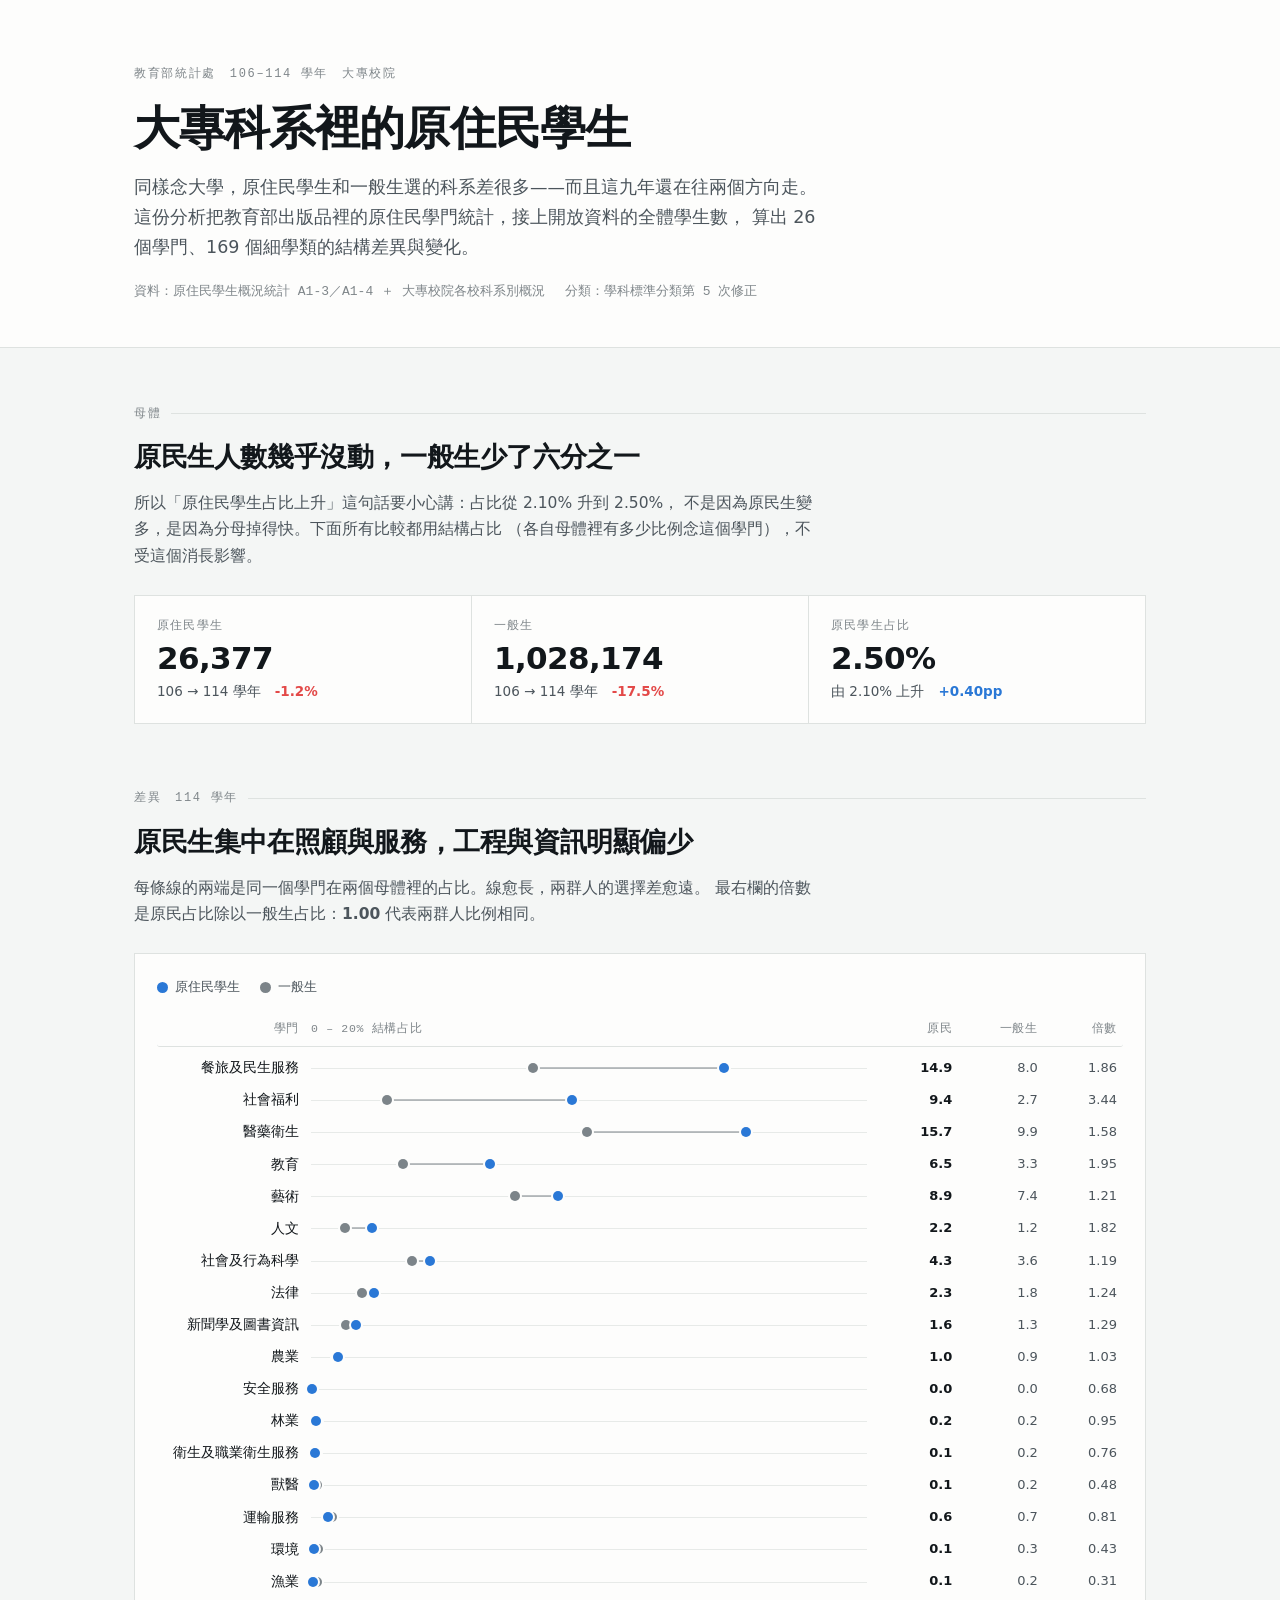
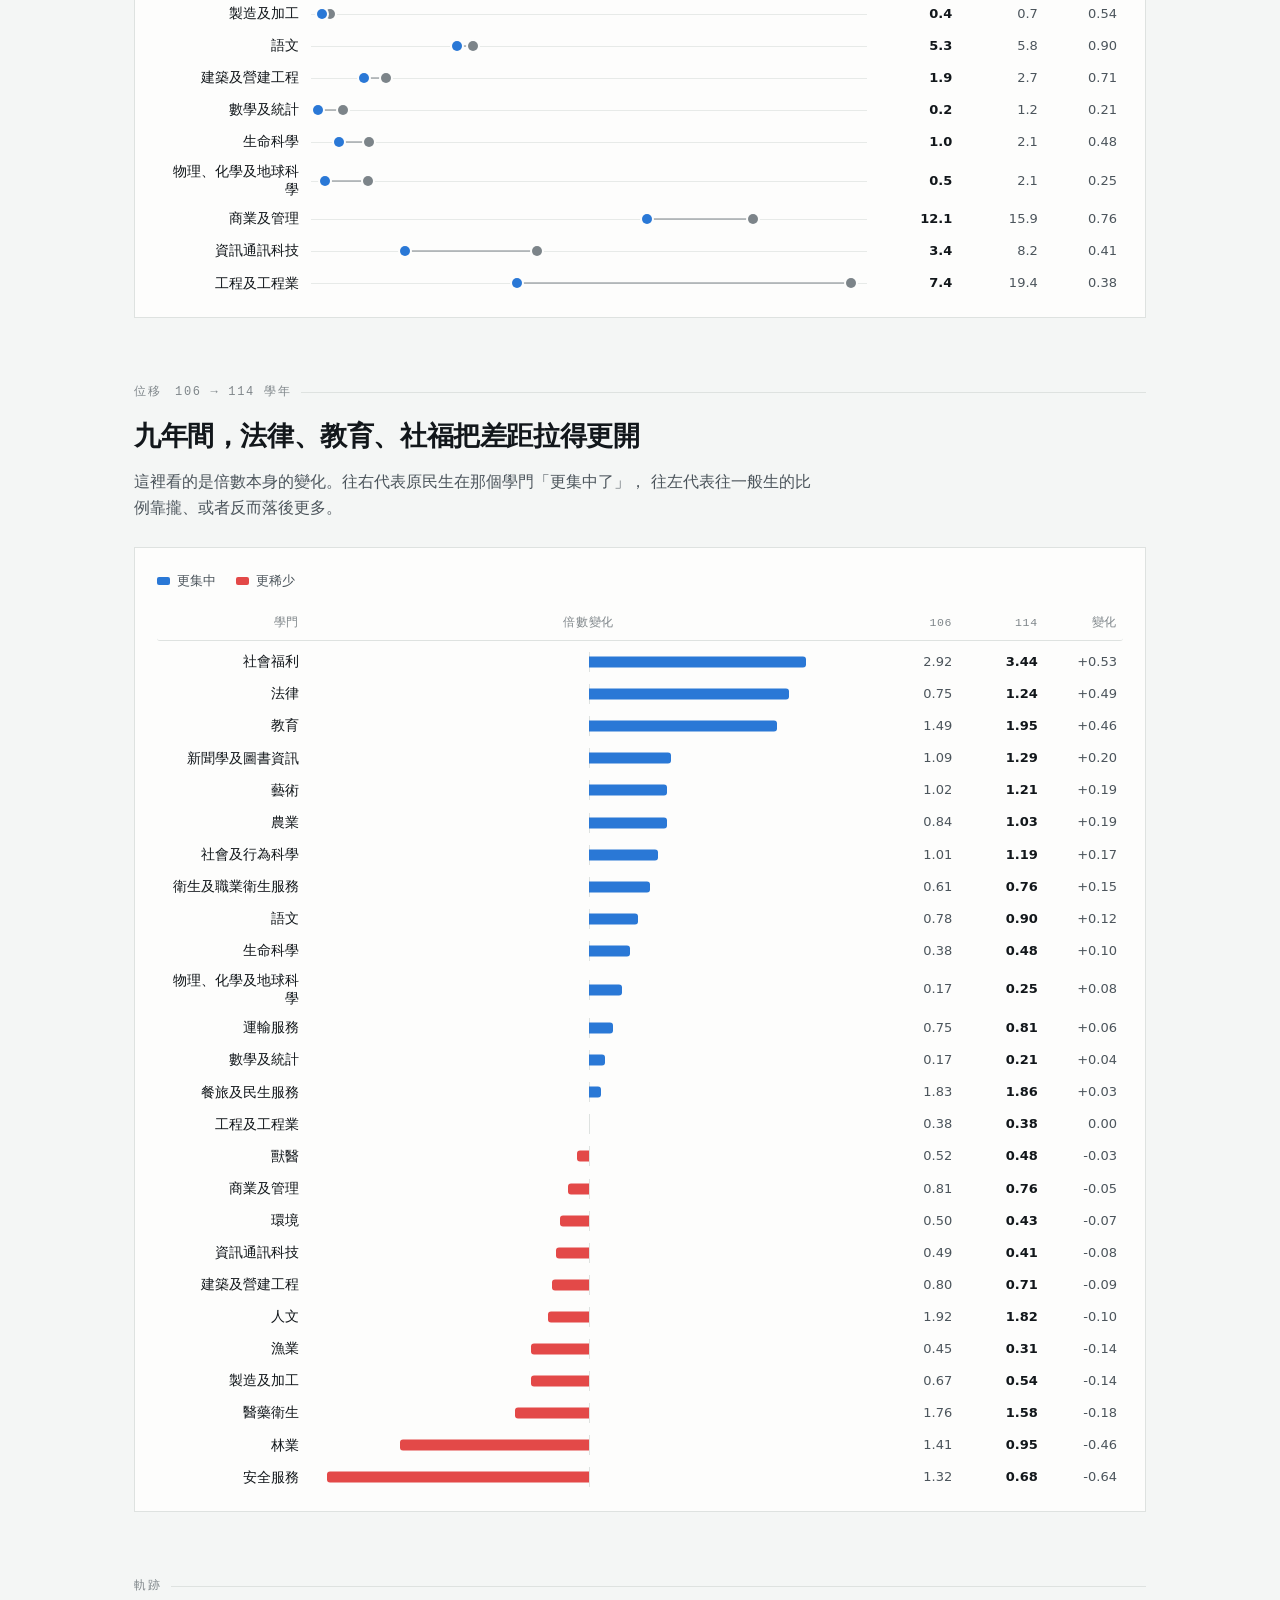
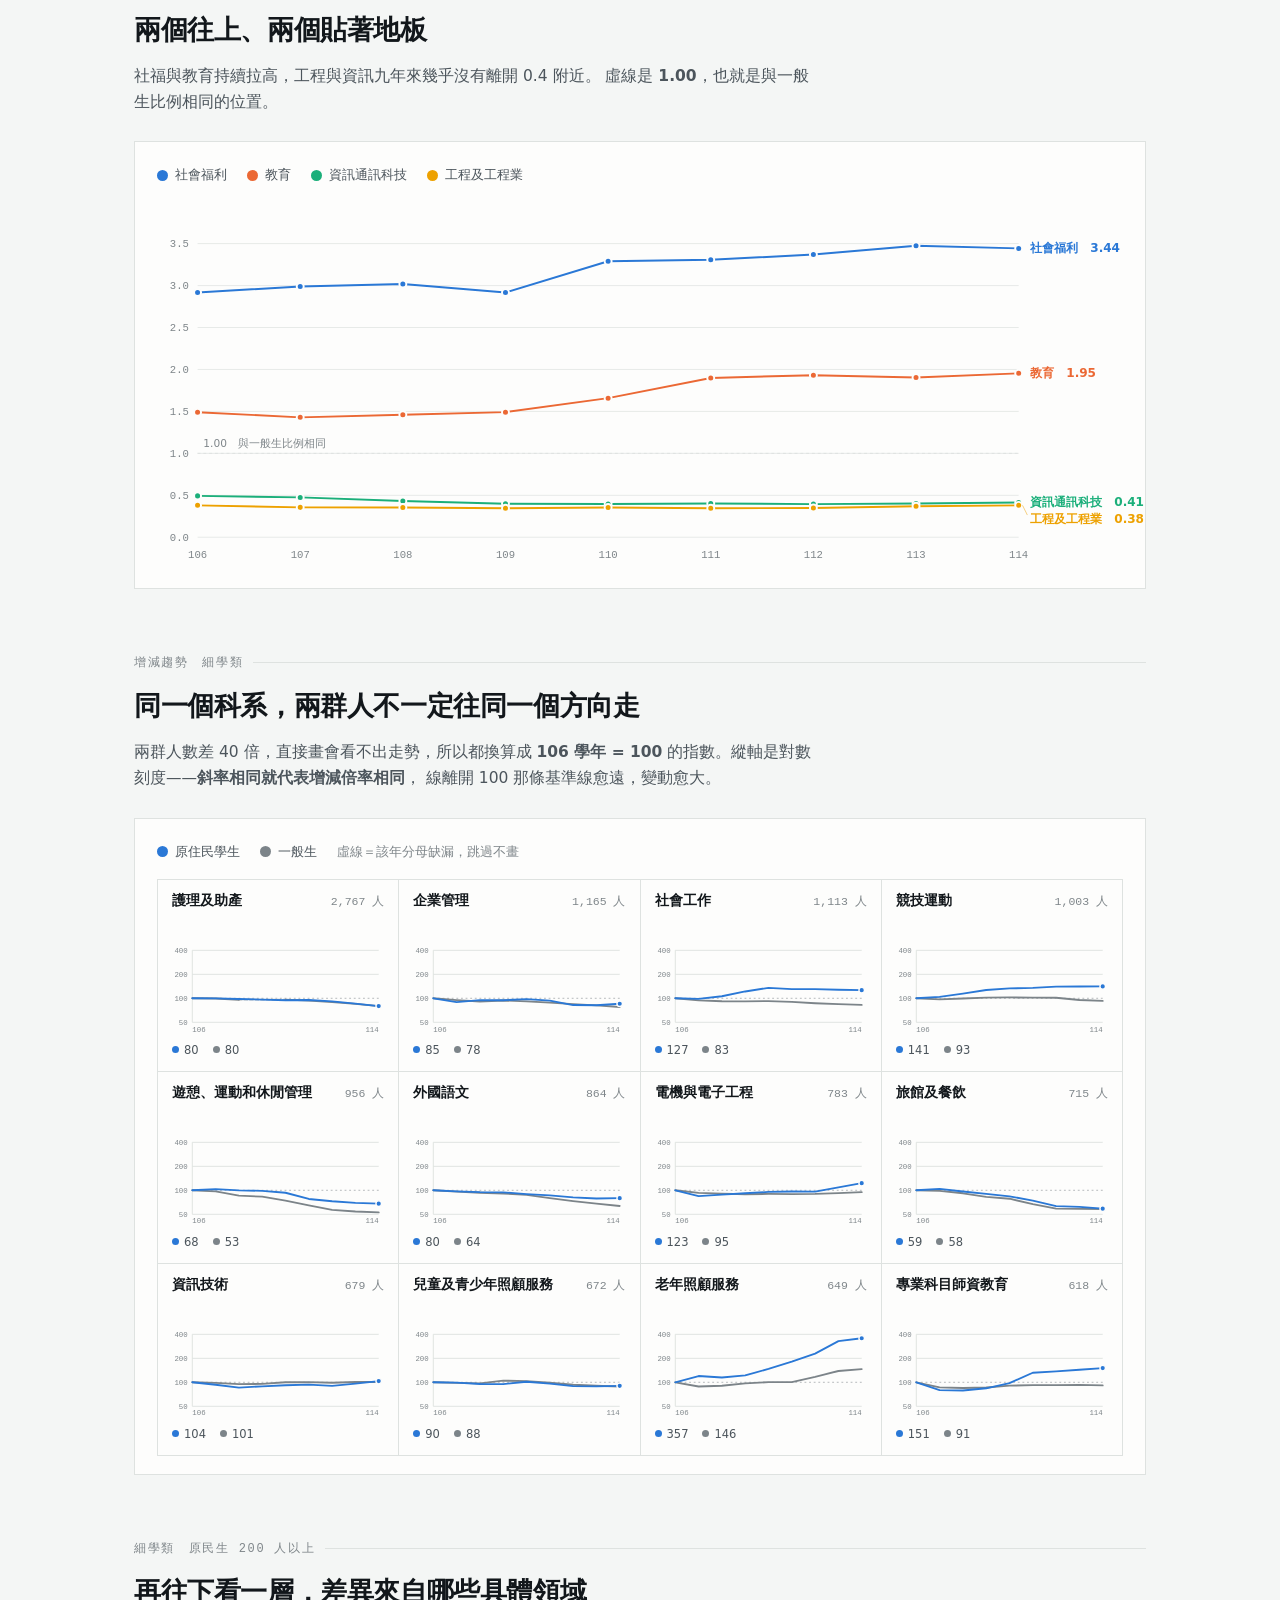
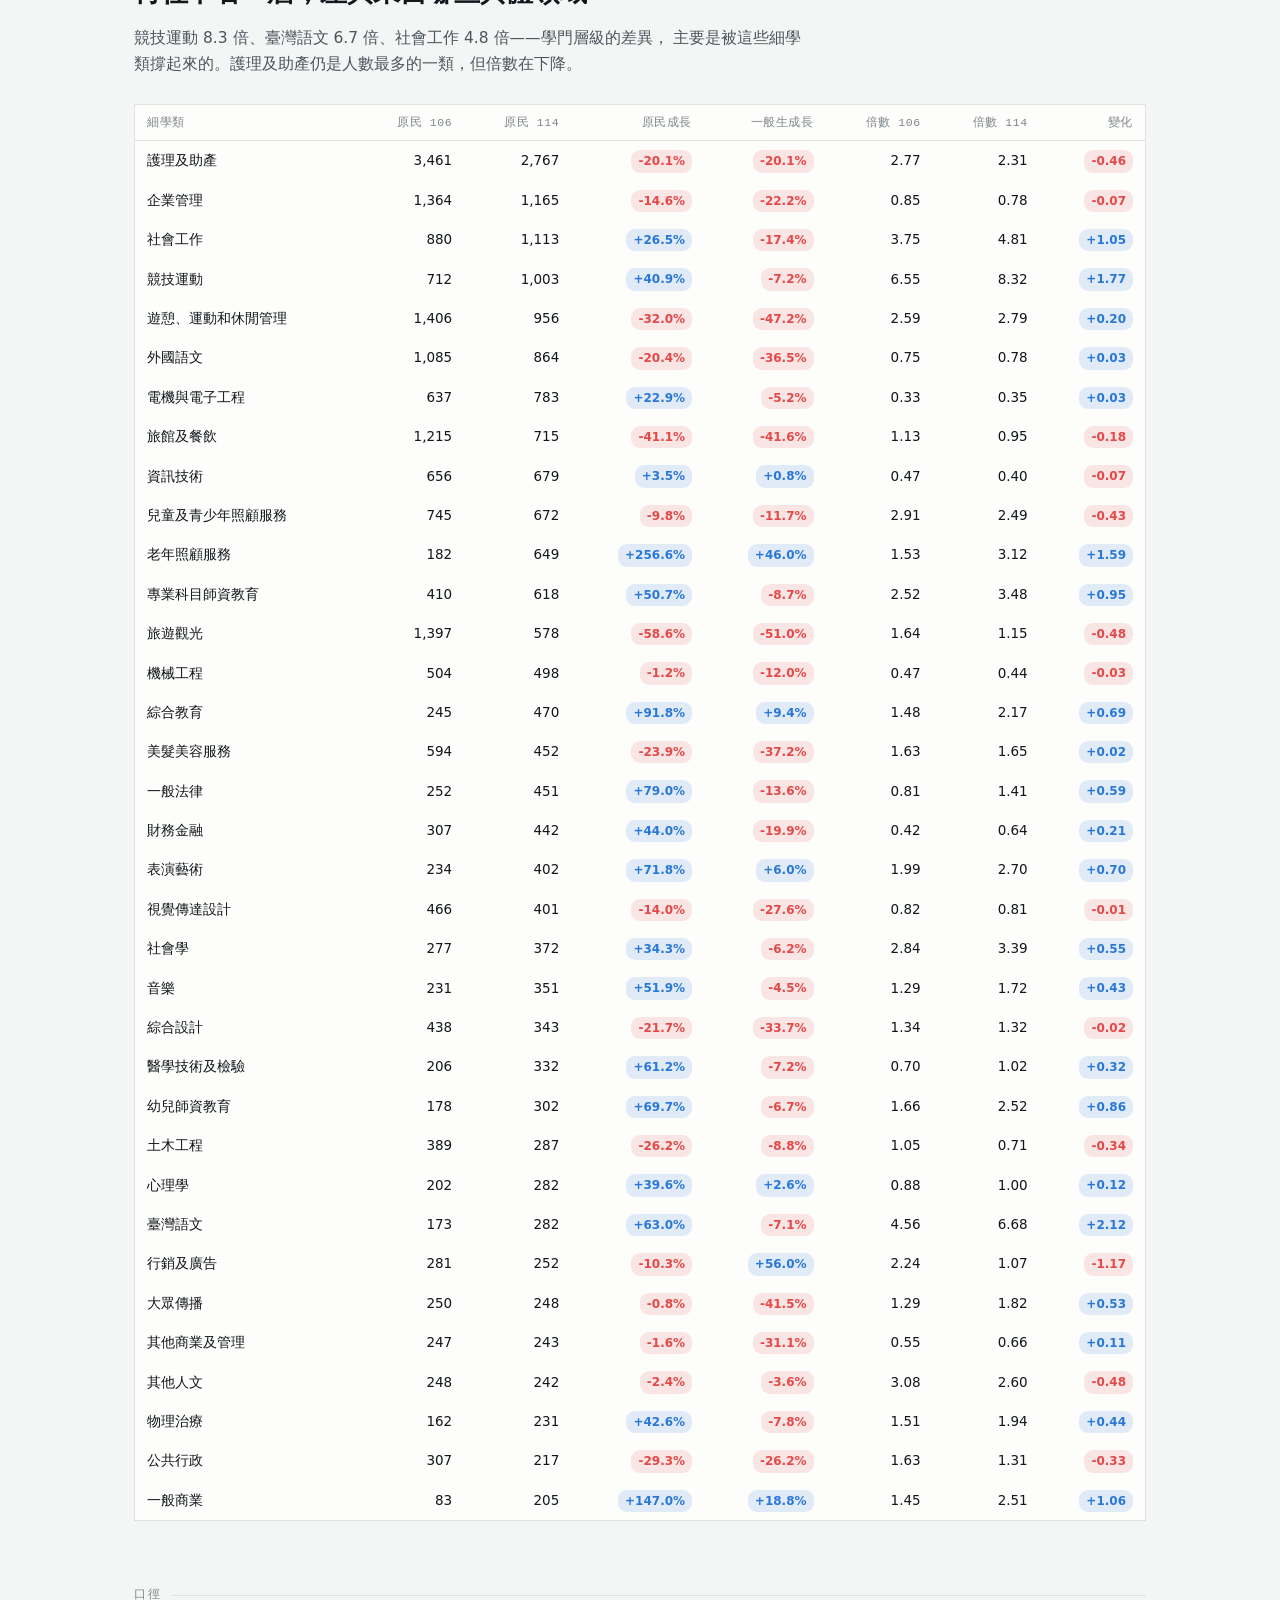
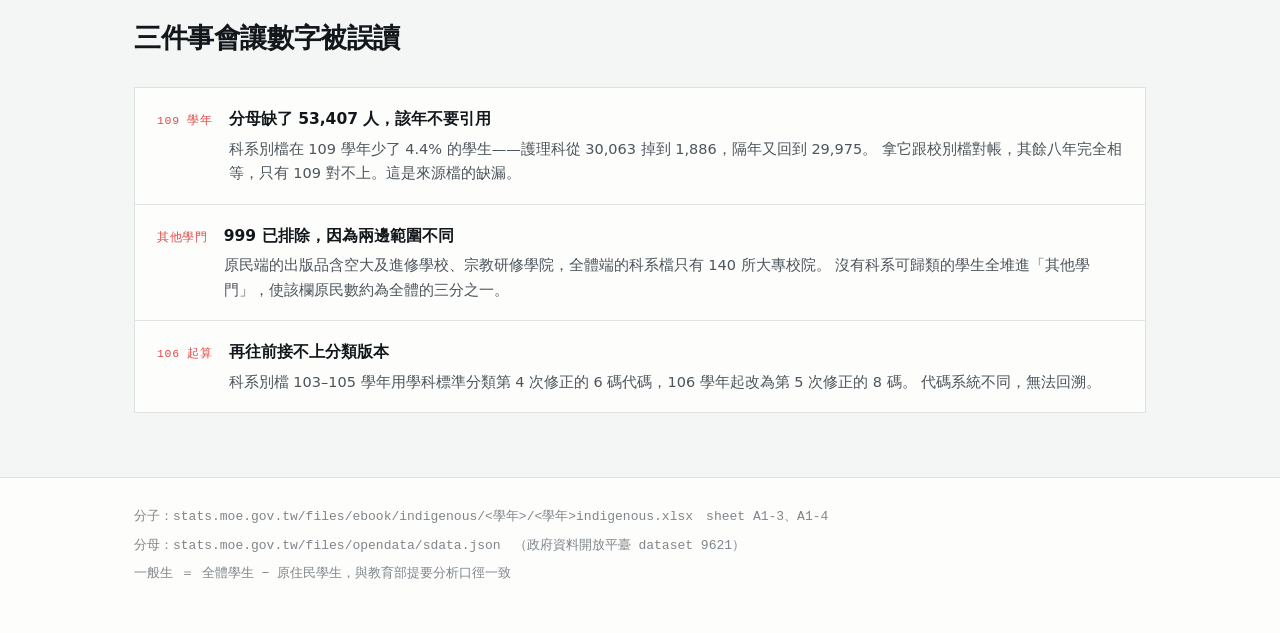
==== docs/index.html @ 53dd4181 "feat: 大專原住民學生 vs 一般生的科系統計 pipeline 教育部把原住民學生的學門／科系統計鎖在 PDF 與 Excel 出版品裡，互動圖表 又是 Tableau Public 嵌入抓不到" ====
<!doctype html>
<html lang="zh-Hant">
<head>
<meta charset="utf-8">
<meta name="viewport" content="width=device-width, initial-scale=1">
<meta name="description" content="原住民學生與一般生在大專科系的結構差異與 106–114 學年增減趨勢。資料來源：教育部統計處。">
<link rel="icon" href="data:image/svg+xml,<svg xmlns='http://www.w3.org/2000/svg' viewBox='0 0 16 16'><text y='14' font-size='14'>%F0%9F%93%8A</text></svg>">
</head>
<body>
<title>大專科系裡的原住民學生</title>
<style>
:root{
  color-scheme: light;
  --page:#f4f6f5; --surface:#fdfdfc; --surface-2:#eff1f0;
  --ink:#12171b; --ink-2:#4c555c; --muted:#7f868a;
  --rule:#dee2e0; --grid:#e7eae8;
  --ind:#2a78d6; --gen:#7c8489;
  --pos:#2a78d6; --neg:#e34948;
  --s1:#2a78d6; --s2:#eb6834; --s3:#1baf7a; --s4:#eda100;
  --tip-bg:#12171b; --tip-ink:#fdfdfc;
}
@media (prefers-color-scheme: dark){
  :root:not([data-theme="light"]){
    color-scheme: dark;
    --page:#0e1112; --surface:#15181a; --surface-2:#1c2022;
    --ink:#ffffff; --ink-2:#c1c6c4; --muted:#8d9297;
    --rule:#272b2d; --grid:#23272a;
    --ind:#3987e5; --gen:#8d9297;
    --pos:#3987e5; --neg:#e66767;
    --s1:#3987e5; --s2:#d95926; --s3:#199e70; --s4:#c98500;
    --tip-bg:#eff1f0; --tip-ink:#12171b;
  }
}
:root[data-theme="dark"]{
  color-scheme: dark;
  --page:#0e1112; --surface:#15181a; --surface-2:#1c2022;
  --ink:#ffffff; --ink-2:#c1c6c4; --muted:#8d9297;
  --rule:#272b2d; --grid:#23272a;
  --ind:#3987e5; --gen:#8d9297;
  --pos:#3987e5; --neg:#e66767;
  --s1:#3987e5; --s2:#d95926; --s3:#199e70; --s4:#c98500;
  --tip-bg:#eff1f0; --tip-ink:#12171b;
}

*{box-sizing:border-box}
body{
  margin:0; background:var(--page); color:var(--ink);
  font-family:system-ui,-apple-system,"Segoe UI","Noto Sans TC","Microsoft JhengHei",sans-serif;
  font-size:16px; line-height:1.7; -webkit-font-smoothing:antialiased;
}
.mono{font-family:ui-monospace,"Cascadia Mono",Consolas,"SF Mono",Menlo,monospace}
.wrap{max-width:1060px; margin:0 auto; padding:0 24px}

/* ---------- header ---------- */
header{border-bottom:1px solid var(--rule); background:var(--surface)}
.head{display:flex; flex-direction:column; gap:18px; padding:64px 24px 44px; max-width:1060px; margin:0 auto}
.eyebrow{
  font-family:ui-monospace,"Cascadia Mono",Consolas,monospace;
  font-size:12px; letter-spacing:.14em; color:var(--muted); text-transform:uppercase;
}
h1{
  margin:0; font-size:clamp(30px,5.2vw,46px); line-height:1.15; font-weight:680;
  letter-spacing:-.02em; text-wrap:balance; max-width:18em;
}
.deck{margin:0; max-width:40em; color:var(--ink-2); font-size:17.5px}
.byline{
  display:flex; flex-wrap:wrap; gap:6px 20px; font-size:13px; color:var(--muted);
  font-family:ui-monospace,"Cascadia Mono",Consolas,monospace;
}

/* ---------- kpi ---------- */
.kpis{display:grid; grid-template-columns:repeat(auto-fit,minmax(210px,1fr)); gap:1px; background:var(--rule); border:1px solid var(--rule); margin-top:8px}
.kpi{background:var(--surface); padding:20px 22px; display:flex; flex-direction:column; gap:5px}
.kpi .k{font-size:12px; letter-spacing:.1em; color:var(--muted); font-family:ui-monospace,Consolas,monospace}
.kpi .v{font-size:31px; font-weight:640; line-height:1.1; letter-spacing:-.02em}
.kpi .d{font-size:13.5px; color:var(--ink-2)}
.kpi .d b{font-weight:620; font-variant-numeric:tabular-nums}
.up{color:var(--pos)} .down{color:var(--neg)}

/* ---------- sections ---------- */
section{padding:56px 0 8px}
.sec-head{display:flex; flex-direction:column; gap:10px; margin-bottom:26px}
.sec-head .eyebrow{display:flex; align-items:center; gap:10px}
.sec-head .eyebrow::after{content:""; flex:1; height:1px; background:var(--rule)}
h2{margin:0; font-size:clamp(21px,3vw,27px); font-weight:640; letter-spacing:-.015em; text-wrap:balance}
.note{margin:0; max-width:44em; color:var(--ink-2); font-size:15.5px}
.card{background:var(--surface); border:1px solid var(--rule); padding:22px 22px 18px}

/* ---------- legend ---------- */
.legend{display:flex; flex-wrap:wrap; gap:8px 20px; font-size:13px; color:var(--ink-2); margin-bottom:16px}
.legend span{display:inline-flex; align-items:center; gap:7px}
.swatch{width:11px; height:11px; border-radius:50%; flex:none}
.swatch.bar{width:13px; height:8px; border-radius:2px}

/* ---------- dumbbell / bar rows ---------- */
.rows{display:flex; flex-direction:column}
.row{
  display:grid; align-items:center; gap:0 12px; padding:5px 6px; border-radius:3px;
  grid-template-columns:8.5em minmax(120px,1fr) 4.6em 4.6em 4.2em;
}
.row:hover{background:var(--surface-2)}
.row .lab{font-size:13.5px; color:var(--ink); text-align:right; line-height:1.3}
.row .num{font-size:13px; text-align:right; font-variant-numeric:tabular-nums; color:var(--ink-2)}
.row .num.hi{color:var(--ink); font-weight:600}
.hdr{border-bottom:1px solid var(--rule); padding-bottom:7px; margin-bottom:5px}
.hdr .lab,.hdr .num{font-size:11.5px; letter-spacing:.06em; color:var(--muted); font-weight:500;
  font-family:ui-monospace,Consolas,monospace}
.hdr:hover{background:none}

.track{position:relative; height:20px}
.track .base{position:absolute; left:0; right:0; top:50%; height:1px; background:var(--grid)}
.conn{position:absolute; top:50%; height:2px; transform:translateY(-50%); background:var(--gen); opacity:.5}
.dot{position:absolute; top:50%; width:10px; height:10px; border-radius:50%; transform:translate(-50%,-50%);
  box-shadow:0 0 0 2px var(--surface)}
.dot.i{background:var(--ind)} .dot.g{background:var(--gen)}
.row:hover .dot{box-shadow:0 0 0 2px var(--surface-2)}

.dv{position:relative; height:20px}
.dv .zero{position:absolute; top:0; bottom:0; width:1px; background:var(--rule)}
.dv .b{position:absolute; top:50%; height:11px; transform:translateY(-50%)}
.dv .b.p{background:var(--pos); border-radius:0 3px 3px 0}
.dv .b.n{background:var(--neg); border-radius:3px 0 0 3px}

/* ---------- line chart ---------- */
.chart{position:relative}
.chart svg{display:block; width:100%; height:auto; overflow:visible}
.gl{stroke:var(--grid); stroke-width:1}
.axl{fill:var(--muted); font-size:11px; font-family:ui-monospace,Consolas,monospace}
.refl{stroke:var(--rule); stroke-width:1; stroke-dasharray:3 3}
.refx{fill:var(--muted); font-size:11px}
.ser{fill:none; stroke-width:2; stroke-linejoin:round; stroke-linecap:round}
.endlab{font-size:12.5px; font-weight:600}
.lead{fill:none; stroke-width:1; opacity:.5}
.hitline{stroke:transparent; stroke-width:26; cursor:crosshair}
.cross{stroke:var(--ink-2); stroke-width:1; stroke-dasharray:3 3; opacity:0}
.cross.on{opacity:.55}

/* ---------- small multiples ---------- */
.dashnote{color:var(--muted); font-size:12.5px}
.grid{display:grid; grid-template-columns:repeat(auto-fit,minmax(215px,1fr)); gap:1px; background:var(--rule);
  border:1px solid var(--rule)}
.pan{background:var(--surface); padding:12px 14px 10px; display:flex; flex-direction:column; gap:7px}
.pan:hover{background:var(--surface-2)}
/* 標題固定兩行高，各欄的圖才會對齊在同一條水平線上 */
.pan .t{display:flex; justify-content:space-between; align-items:baseline; gap:8px; min-height:2.7em}
.pan .t b{font-size:13.5px; font-weight:620; line-height:1.25}
.pan .t span{font-size:11.5px; color:var(--muted); font-family:ui-monospace,Consolas,monospace; white-space:nowrap}
.pan .f{display:flex; gap:14px; font-size:11.5px; color:var(--ink-2); font-variant-numeric:tabular-nums}
.pan .f i{display:inline-block; width:7px; height:7px; border-radius:50%; margin-right:5px; vertical-align:1px}
.pan svg{display:block; width:100%; height:auto}
.pan .bl{stroke:var(--rule); stroke-width:1}
.pan .b100{stroke:var(--muted); stroke-width:1; stroke-dasharray:2 3; opacity:.6}
.pan .brk{stroke-dasharray:3 3; opacity:.55}
.pan .ptick{fill:var(--muted); font-size:8px; font-family:ui-monospace,Consolas,monospace}
.pan .yr{fill:var(--muted); font-size:8px; font-family:ui-monospace,Consolas,monospace}

/* ---------- table ---------- */
.tw{overflow-x:auto; border:1px solid var(--rule); background:var(--surface)}
table{border-collapse:collapse; width:100%; min-width:660px; font-size:13.5px}
th,td{padding:8px 12px; text-align:right; white-space:nowrap}
th{font-size:11.5px; letter-spacing:.05em; color:var(--muted); font-weight:500; border-bottom:1px solid var(--rule);
  font-family:ui-monospace,Consolas,monospace; position:sticky; top:0; background:var(--surface)}
td:first-child,th:first-child{text-align:left; position:sticky; left:0; background:var(--surface)}
tbody tr:hover td{background:var(--surface-2)}
tbody tr:hover td:first-child{background:var(--surface-2)}
td.n{font-variant-numeric:tabular-nums}
.pill{display:inline-block; min-width:3.6em; padding:1px 7px; border-radius:9px; font-size:12px;
  font-variant-numeric:tabular-nums; font-weight:600}
.pill.p{color:var(--pos); background:color-mix(in srgb,var(--pos) 13%,transparent)}
.pill.n{color:var(--neg); background:color-mix(in srgb,var(--neg) 13%,transparent)}
.pill.z{color:var(--muted); background:var(--surface-2)}

/* ---------- caveats ---------- */
.caveats{display:grid; gap:1px; background:var(--rule); border:1px solid var(--rule)}
.cv{background:var(--surface); padding:18px 22px; display:grid; grid-template-columns:auto 1fr; gap:4px 16px}
.cv .tag{font-family:ui-monospace,Consolas,monospace; font-size:11.5px; letter-spacing:.06em;
  color:var(--neg); align-self:start; padding-top:5px; white-space:nowrap}
.cv h3{margin:0; font-size:15.5px; font-weight:620; grid-column:2}
.cv p{margin:0; grid-column:2; font-size:14.5px; color:var(--ink-2)}

footer{margin-top:56px; border-top:1px solid var(--rule); background:var(--surface)}
.foot{padding:28px 24px 48px; max-width:1060px; margin:0 auto; font-size:13px; color:var(--muted);
  display:flex; flex-direction:column; gap:6px; font-family:ui-monospace,Consolas,monospace}
.foot a{color:var(--ink-2)}

/* ---------- tooltip ---------- */
#tip{
  position:fixed; z-index:50; pointer-events:none; opacity:0; transition:opacity .1s;
  background:var(--tip-bg); color:var(--tip-ink); font-size:12.5px; line-height:1.55;
  padding:8px 11px; border-radius:5px; max-width:270px; box-shadow:0 4px 16px rgba(0,0,0,.22);
}
#tip.on{opacity:1}
#tip b{font-weight:640}
#tip .r{display:flex; justify-content:space-between; gap:14px; font-variant-numeric:tabular-nums}
@media (prefers-reduced-motion:reduce){*{transition:none!important; animation:none!important}}
@media (max-width:640px){
  .row{grid-template-columns:7em minmax(80px,1fr) 4.1em 4.1em; }
  .row .col-ratio{display:none}
  .head{padding:44px 24px 32px}
}
</style>

<header>
  <div class="head">
    <div class="eyebrow">教育部統計處　106–114 學年　大專校院</div>
    <h1>大專科系裡的原住民學生</h1>
    <p class="deck">
      同樣念大學，原住民學生和一般生選的科系差很多——而且這九年還在往兩個方向走。
      這份分析把教育部出版品裡的原住民學門統計，接上開放資料的全體學生數，
      算出 26 個學門、169 個細學類的結構差異與變化。
    </p>
    <div class="byline">
      <span>資料：原住民學生概況統計 A1-3／A1-4 ＋ 大專校院各校科系別概況</span>
      <span>分類：學科標準分類第 5 次修正</span>
    </div>
  </div>
</header>

<div class="wrap">

  <section id="overview">
    <div class="sec-head">
      <div class="eyebrow">母體</div>
      <h2>原民生人數幾乎沒動，一般生少了六分之一</h2>
      <p class="note">
        所以「原住民學生占比上升」這句話要小心講：占比從 2.10% 升到 2.50%，
        不是因為原民生變多，是因為分母掉得快。下面所有比較都用結構占比
        （各自母體裡有多少比例念這個學門），不受這個消長影響。
      </p>
    </div>
    <div class="kpis" id="kpis"></div>
  </section>

  <section id="gap">
    <div class="sec-head">
      <div class="eyebrow">差異　114 學年</div>
      <h2>原民生集中在照顧與服務，工程與資訊明顯偏少</h2>
      <p class="note">
        每條線的兩端是同一個學門在兩個母體裡的占比。線愈長，兩群人的選擇差愈遠。
        最右欄的倍數是原民占比除以一般生占比：<b>1.00</b> 代表兩群人比例相同。
      </p>
    </div>
    <div class="card">
      <div class="legend">
        <span><i class="swatch" style="background:var(--ind)"></i>原住民學生</span>
        <span><i class="swatch" style="background:var(--gen)"></i>一般生</span>
      </div>
      <div class="rows" id="dumbbell"></div>
    </div>
  </section>

  <section id="shift">
    <div class="sec-head">
      <div class="eyebrow">位移　106 → 114 學年</div>
      <h2>九年間，法律、教育、社福把差距拉得更開</h2>
      <p class="note">
        這裡看的是倍數本身的變化。往右代表原民生在那個學門「更集中了」，
        往左代表往一般生的比例靠攏、或者反而落後更多。
      </p>
    </div>
    <div class="card">
      <div class="legend">
        <span><i class="swatch bar" style="background:var(--pos)"></i>更集中</span>
        <span><i class="swatch bar" style="background:var(--neg)"></i>更稀少</span>
      </div>
      <div class="rows" id="diverging"></div>
    </div>
  </section>

  <section id="trend">
    <div class="sec-head">
      <div class="eyebrow">軌跡</div>
      <h2>兩個往上、兩個貼著地板</h2>
      <p class="note">
        社福與教育持續拉高，工程與資訊九年來幾乎沒有離開 0.4 附近。
        虛線是 <b>1.00</b>，也就是與一般生比例相同的位置。
      </p>
    </div>
    <div class="card">
      <div class="legend" id="tlegend"></div>
      <div class="chart" id="lines"></div>
    </div>
  </section>

  <section id="trendgrid">
    <div class="sec-head">
      <div class="eyebrow">增減趨勢　細學類</div>
      <h2>同一個科系，兩群人不一定往同一個方向走</h2>
      <p class="note">
        兩群人數差 40 倍，直接畫會看不出走勢，所以都換算成
        <b>106 學年 = 100</b> 的指數。縱軸是對數刻度——<b>斜率相同就代表增減倍率相同</b>，
        線離開 100 那條基準線愈遠，變動愈大。
      </p>
    </div>
    <div class="card">
      <div class="legend">
        <span><i class="swatch" style="background:var(--ind)"></i>原住民學生</span>
        <span><i class="swatch" style="background:var(--gen)"></i>一般生</span>
        <span class="dashnote">虛線＝該年分母缺漏，跳過不畫</span>
      </div>
      <div class="grid" id="panels"></div>
    </div>
  </section>

  <section id="major">
    <div class="sec-head">
      <div class="eyebrow">細學類　原民生 200 人以上</div>
      <h2>再往下看一層，差異來自哪些具體領域</h2>
      <p class="note">
        競技運動 8.3 倍、臺灣語文 6.7 倍、社會工作 4.8 倍——學門層級的差異，
        主要是被這些細學類撐起來的。護理及助產仍是人數最多的一類，但倍數在下降。
      </p>
    </div>
    <div class="tw">
      <table id="mtable">
        <thead><tr>
          <th>細學類</th><th>原民 106</th><th>原民 114</th><th>原民成長</th>
          <th>一般生成長</th><th>倍數 106</th><th>倍數 114</th><th>變化</th>
        </tr></thead>
        <tbody></tbody>
      </table>
    </div>
  </section>

  <section id="caveats">
    <div class="sec-head">
      <div class="eyebrow">口徑</div>
      <h2>三件事會讓數字被誤讀</h2>
    </div>
    <div class="caveats">
      <div class="cv">
        <div class="tag">109 學年</div>
        <h3>分母缺了 53,407 人，該年不要引用</h3>
        <p>
          科系別檔在 109 學年少了 4.4% 的學生——護理科從 30,063 掉到 1,886，隔年又回到 29,975。
          拿它跟校別檔對帳，其餘八年完全相等，只有 109 對不上。這是來源檔的缺漏。
        </p>
      </div>
      <div class="cv">
        <div class="tag">其他學門</div>
        <h3>999 已排除，因為兩邊範圍不同</h3>
        <p>
          原民端的出版品含空大及進修學校、宗教研修學院，全體端的科系檔只有 140 所大專校院。
          沒有科系可歸類的學生全堆進「其他學門」，使該欄原民數約為全體的三分之一。
        </p>
      </div>
      <div class="cv">
        <div class="tag">106 起算</div>
        <h3>再往前接不上分類版本</h3>
        <p>
          科系別檔 103–105 學年用學科標準分類第 4 次修正的 6 碼代碼，106 學年起改為第 5 次修正的 8 碼。
          代碼系統不同，無法回溯。
        </p>
      </div>
    </div>
  </section>
</div>

<footer>
  <div class="foot">
    <span>分子：stats.moe.gov.tw/files/ebook/indigenous/&lt;學年&gt;/&lt;學年&gt;indigenous.xlsx　sheet A1-3、A1-4</span>
    <span>分母：stats.moe.gov.tw/files/opendata/sdata.json　（政府資料開放平臺 dataset 9621）</span>
    <span>一般生 ＝ 全體學生 − 原住民學生，與教育部提要分析口徑一致</span>
  </div>
</footer>

<div id="tip" role="status" aria-live="polite"></div>

<script id="rd" type="application/json">{"panels":{"years":[106,107,108,109,110,111,112,113,114],"items":[{"name":"護理及助產","n":2767,"ind":[100.0,99.8,98.0,96.3,94.5,95.3,91.6,85.6,79.9],"gen":[100.0,99.4,96.0,null,96.4,93.3,89.4,85.1,79.9]},{"name":"企業管理","n":1165,"ind":[100.0,89.4,94.7,94.5,97.7,93.5,82.3,81.7,85.4],"gen":[100.0,94.8,91.2,93.8,91.6,88.3,84.5,81.4,77.8]},{"name":"社會工作","n":1113,"ind":[100.0,98.3,106.1,121.8,135.3,130.6,130.3,128.1,126.5],"gen":[100.0,94.0,91.8,91.6,92.3,90.2,86.7,84.4,82.6]},{"name":"競技運動","n":1003,"ind":[100.0,104.1,114.6,127.2,133.1,135.1,140.3,140.7,140.9],"gen":[100.0,97.0,99.5,102.1,102.5,101.9,101.7,95.2,92.8]},{"name":"遊憩、運動和休閒管理","n":956,"ind":[100.0,103.5,99.6,98.5,93.1,77.8,72.8,69.6,68.0],"gen":[100.0,96.8,85.8,83.1,74.1,64.8,56.8,54.2,52.8]},{"name":"外國語文","n":864,"ind":[100.0,96.9,94.8,94.3,89.7,86.2,81.6,78.9,79.6],"gen":[100.0,96.2,93.1,91.2,87.4,79.9,73.3,68.1,63.5]},{"name":"電機與電子工程","n":783,"ind":[100.0,84.5,88.2,91.7,95.4,96.5,96.2,108.6,122.9],"gen":[100.0,92.7,90.9,89.1,90.0,89.6,90.1,92.0,94.8]},{"name":"旅館及餐飲","n":715,"ind":[100.0,104.0,96.5,90.0,84.0,74.2,63.4,61.8,58.8],"gen":[100.0,98.5,91.7,82.7,78.4,67.1,59.0,58.5,58.3]},{"name":"資訊技術","n":679,"ind":[100.0,93.1,85.8,88.9,91.8,93.6,90.1,96.3,103.5],"gen":[100.0,98.2,94.7,95.4,100.0,100.4,98.8,100.8,100.8]},{"name":"兒童及青少年照顧服務","n":672,"ind":[100.0,98.9,95.3,94.8,101.7,96.0,89.4,89.0,90.2],"gen":[100.0,98.5,97.1,104.9,103.3,98.9,93.1,90.5,88.3]},{"name":"老年照顧服務","n":649,"ind":[100.0,119.8,114.8,122.0,147.3,181.3,228.6,328.6,356.6],"gen":[100.0,88.6,90.4,96.8,100.4,100.6,117.1,138.6,146.0]},{"name":"專業科目師資教育","n":618,"ind":[100.0,79.8,78.8,84.1,97.6,131.7,137.1,143.7,150.7],"gen":[100.0,86.3,84.9,86.1,90.8,92.0,92.1,93.0,91.3]}]},"totals":{"years":[106,107,108,109,110,111,112,113,114],"原民":[26690,27054,26991,27246,27492,26860,25949,26028,26377],"一般生":[1245935,1216269,1183236,1121059,1156313,1110999,1066581,1046027,1028174],"原民占比":[0.02097,0.02176,0.0223,0.02373,0.02322,0.02361,0.02375,0.02428,0.02501],"first_year":106,"last_year":114,"原民成長率":-0.0117,"一般生成長率":-0.1748},"gap":[{"name":"餐旅及民生服務","ind":14.86,"gen":7.98,"gap":6.87,"ratio":1.86,"n":3919},{"name":"社會福利","ind":9.41,"gen":2.73,"gap":6.68,"ratio":3.44,"n":2483},{"name":"醫藥衛生","ind":15.66,"gen":9.92,"gap":5.74,"ratio":1.58,"n":4131},{"name":"教育","ind":6.46,"gen":3.31,"gap":3.15,"ratio":1.95,"n":1704},{"name":"藝術","ind":8.88,"gen":7.36,"gap":1.52,"ratio":1.21,"n":2342},{"name":"人文","ind":2.21,"gen":1.21,"gap":1.0,"ratio":1.82,"n":582},{"name":"社會及行為科學","ind":4.3,"gen":3.63,"gap":0.67,"ratio":1.19,"n":1135},{"name":"法律","ind":2.26,"gen":1.82,"gap":0.44,"ratio":1.24,"n":595},{"name":"新聞學及圖書資訊","ind":1.61,"gen":1.25,"gap":0.36,"ratio":1.29,"n":424},{"name":"農業","ind":0.97,"gen":0.94,"gap":0.03,"ratio":1.03,"n":256},{"name":"安全服務","ind":0.03,"gen":0.04,"gap":-0.01,"ratio":0.68,"n":8},{"name":"林業","ind":0.19,"gen":0.2,"gap":-0.01,"ratio":0.95,"n":49},{"name":"衛生及職業衛生服務","ind":0.13,"gen":0.17,"gap":-0.04,"ratio":0.76,"n":34},{"name":"獸醫","ind":0.1,"gen":0.2,"gap":-0.11,"ratio":0.48,"n":26},{"name":"運輸服務","ind":0.6,"gen":0.74,"gap":-0.14,"ratio":0.81,"n":158},{"name":"環境","ind":0.11,"gen":0.25,"gap":-0.14,"ratio":0.43,"n":28},{"name":"漁業","ind":0.07,"gen":0.22,"gap":-0.15,"ratio":0.31,"n":18},{"name":"製造及加工","ind":0.38,"gen":0.7,"gap":-0.33,"ratio":0.54,"n":99},{"name":"語文","ind":5.25,"gen":5.83,"gap":-0.58,"ratio":0.9,"n":1386},{"name":"建築及營建工程","ind":1.92,"gen":2.69,"gap":-0.76,"ratio":0.71,"n":507},{"name":"數學及統計","ind":0.24,"gen":1.16,"gap":-0.92,"ratio":0.21,"n":64},{"name":"生命科學","ind":0.99,"gen":2.07,"gap":-1.09,"ratio":0.48,"n":260},{"name":"物理、化學及地球科學","ind":0.51,"gen":2.06,"gap":-1.55,"ratio":0.25,"n":135},{"name":"商業及管理","ind":12.11,"gen":15.91,"gap":-3.8,"ratio":0.76,"n":3194},{"name":"資訊通訊科技","ind":3.37,"gen":8.15,"gap":-4.78,"ratio":0.41,"n":889},{"name":"工程及工程業","ind":7.4,"gen":19.45,"gap":-12.05,"ratio":0.38,"n":1951}],"trend":{"years":[106,107,108,109,110,111,112,113,114],"series":{"社會福利":[2.918,2.989,3.019,2.917,3.29,3.307,3.37,3.474,3.443],"教育":[1.49,1.429,1.46,1.491,1.658,1.899,1.931,1.905,1.954],"資訊通訊科技":[0.493,0.475,0.432,0.399,0.396,0.402,0.395,0.402,0.414],"工程及工程業":[0.38,0.356,0.354,0.345,0.354,0.345,0.349,0.37,0.38]}},"shift":[{"name":"社會福利","d":0.53,"a":2.92,"b":3.44,"ind_g":34.9,"gen_g":-4.5},{"name":"法律","d":0.49,"a":0.75,"b":1.24,"ind_g":84.8,"gen_g":-6.7},{"name":"教育","d":0.46,"a":1.49,"b":1.95,"ind_g":53.1,"gen_g":-2.5},{"name":"新聞學及圖書資訊","d":0.2,"a":1.09,"b":1.29,"ind_g":-4.1,"gen_g":-32.2},{"name":"藝術","d":0.19,"a":1.02,"b":1.21,"ind_g":4.3,"gen_g":-26.7},{"name":"農業","d":0.19,"a":0.84,"b":1.03,"ind_g":49.7,"gen_g":2.1},{"name":"社會及行為科學","d":0.17,"a":1.01,"b":1.19,"ind_g":34.0,"gen_g":-4.6},{"name":"衛生及職業衛生服務","d":0.15,"a":0.61,"b":0.76,"ind_g":112.5,"gen_g":42.4},{"name":"語文","d":0.12,"a":0.78,"b":0.9,"ind_g":-7.2,"gen_g":-32.8},{"name":"生命科學","d":0.1,"a":0.38,"b":0.48,"ind_g":20.4,"gen_g":-19.5},{"name":"物理、化學及地球科學","d":0.08,"a":0.17,"b":0.25,"ind_g":77.6,"gen_g":0.5},{"name":"運輸服務","d":0.06,"a":0.75,"b":0.81,"ind_g":0.6,"gen_g":-22.0},{"name":"數學及統計","d":0.04,"a":0.17,"b":0.21,"ind_g":30.6,"gen_g":-11.8},{"name":"餐旅及民生服務","d":0.03,"a":1.83,"b":1.86,"ind_g":-29.8,"gen_g":-42.4},{"name":"工程及工程業","d":0.0,"a":0.38,"b":0.38,"ind_g":15.0,"gen_g":-4.0},{"name":"獸醫","d":-0.03,"a":0.52,"b":0.48,"ind_g":18.2,"gen_g":6.6},{"name":"商業及管理","d":-0.05,"a":0.81,"b":0.76,"ind_g":-15.2,"gen_g":-24.5},{"name":"環境","d":-0.07,"a":0.5,"b":0.43,"ind_g":-17.6,"gen_g":-20.1},{"name":"資訊通訊科技","d":-0.08,"a":0.49,"b":0.41,"ind_g":5.7,"gen_g":5.1},{"name":"建築及營建工程","d":-0.09,"a":0.8,"b":0.71,"ind_g":-5.9,"gen_g":-11.9},{"name":"人文","d":-0.1,"a":1.92,"b":1.82,"ind_g":-3.6,"gen_g":-15.2},{"name":"漁業","d":-0.14,"a":0.45,"b":0.31,"ind_g":-18.2,"gen_g":-2.4},{"name":"製造及加工","d":-0.14,"a":0.67,"b":0.54,"ind_g":-29.3,"gen_g":-25.9},{"name":"醫藥衛生","d":-0.18,"a":1.76,"b":1.58,"ind_g":-4.8,"gen_g":-11.5},{"name":"林業","d":-0.46,"a":1.41,"b":0.95,"ind_g":-30.0,"gen_g":-13.1},{"name":"安全服務","d":-0.64,"a":1.32,"b":0.68,"ind_g":-82.2,"gen_g":-71.3}],"major":[{"name":"護理及助產","n06":3461,"n14":2767,"ind_g":-20.1,"gen_g":-20.1,"a":2.77,"b":2.31,"d":-0.46},{"name":"企業管理","n06":1364,"n14":1165,"ind_g":-14.6,"gen_g":-22.2,"a":0.85,"b":0.78,"d":-0.07},{"name":"社會工作","n06":880,"n14":1113,"ind_g":26.5,"gen_g":-17.4,"a":3.75,"b":4.81,"d":1.05},{"name":"競技運動","n06":712,"n14":1003,"ind_g":40.9,"gen_g":-7.2,"a":6.55,"b":8.32,"d":1.77},{"name":"遊憩、運動和休閒管理","n06":1406,"n14":956,"ind_g":-32.0,"gen_g":-47.2,"a":2.59,"b":2.79,"d":0.2},{"name":"外國語文","n06":1085,"n14":864,"ind_g":-20.4,"gen_g":-36.5,"a":0.75,"b":0.78,"d":0.03},{"name":"電機與電子工程","n06":637,"n14":783,"ind_g":22.9,"gen_g":-5.2,"a":0.33,"b":0.35,"d":0.03},{"name":"旅館及餐飲","n06":1215,"n14":715,"ind_g":-41.1,"gen_g":-41.6,"a":1.13,"b":0.95,"d":-0.18},{"name":"資訊技術","n06":656,"n14":679,"ind_g":3.5,"gen_g":0.8,"a":0.47,"b":0.4,"d":-0.07},{"name":"兒童及青少年照顧服務","n06":745,"n14":672,"ind_g":-9.8,"gen_g":-11.7,"a":2.91,"b":2.49,"d":-0.43},{"name":"老年照顧服務","n06":182,"n14":649,"ind_g":256.6,"gen_g":46.0,"a":1.53,"b":3.12,"d":1.59},{"name":"專業科目師資教育","n06":410,"n14":618,"ind_g":50.7,"gen_g":-8.7,"a":2.52,"b":3.48,"d":0.95},{"name":"旅遊觀光","n06":1397,"n14":578,"ind_g":-58.6,"gen_g":-51.0,"a":1.64,"b":1.15,"d":-0.48},{"name":"機械工程","n06":504,"n14":498,"ind_g":-1.2,"gen_g":-12.0,"a":0.47,"b":0.44,"d":-0.03},{"name":"綜合教育","n06":245,"n14":470,"ind_g":91.8,"gen_g":9.4,"a":1.48,"b":2.17,"d":0.69},{"name":"美髮美容服務","n06":594,"n14":452,"ind_g":-23.9,"gen_g":-37.2,"a":1.63,"b":1.65,"d":0.02},{"name":"一般法律","n06":252,"n14":451,"ind_g":79.0,"gen_g":-13.6,"a":0.81,"b":1.41,"d":0.59},{"name":"財務金融","n06":307,"n14":442,"ind_g":44.0,"gen_g":-19.9,"a":0.42,"b":0.64,"d":0.21},{"name":"表演藝術","n06":234,"n14":402,"ind_g":71.8,"gen_g":6.0,"a":1.99,"b":2.7,"d":0.7},{"name":"視覺傳達設計","n06":466,"n14":401,"ind_g":-14.0,"gen_g":-27.6,"a":0.82,"b":0.81,"d":-0.01},{"name":"社會學","n06":277,"n14":372,"ind_g":34.3,"gen_g":-6.2,"a":2.84,"b":3.39,"d":0.55},{"name":"音樂","n06":231,"n14":351,"ind_g":51.9,"gen_g":-4.5,"a":1.29,"b":1.72,"d":0.43},{"name":"綜合設計","n06":438,"n14":343,"ind_g":-21.7,"gen_g":-33.7,"a":1.34,"b":1.32,"d":-0.02},{"name":"醫學技術及檢驗","n06":206,"n14":332,"ind_g":61.2,"gen_g":-7.2,"a":0.7,"b":1.02,"d":0.32},{"name":"幼兒師資教育","n06":178,"n14":302,"ind_g":69.7,"gen_g":-6.7,"a":1.66,"b":2.52,"d":0.86},{"name":"土木工程","n06":389,"n14":287,"ind_g":-26.2,"gen_g":-8.8,"a":1.05,"b":0.71,"d":-0.34},{"name":"心理學","n06":202,"n14":282,"ind_g":39.6,"gen_g":2.6,"a":0.88,"b":1.0,"d":0.12},{"name":"臺灣語文","n06":173,"n14":282,"ind_g":63.0,"gen_g":-7.1,"a":4.56,"b":6.68,"d":2.12},{"name":"行銷及廣告","n06":281,"n14":252,"ind_g":-10.3,"gen_g":56.0,"a":2.24,"b":1.07,"d":-1.17},{"name":"大眾傳播","n06":250,"n14":248,"ind_g":-0.8,"gen_g":-41.5,"a":1.29,"b":1.82,"d":0.53},{"name":"其他商業及管理","n06":247,"n14":243,"ind_g":-1.6,"gen_g":-31.1,"a":0.55,"b":0.66,"d":0.11},{"name":"其他人文","n06":248,"n14":242,"ind_g":-2.4,"gen_g":-3.6,"a":3.08,"b":2.6,"d":-0.48},{"name":"物理治療","n06":162,"n14":231,"ind_g":42.6,"gen_g":-7.8,"a":1.51,"b":1.94,"d":0.44},{"name":"公共行政","n06":307,"n14":217,"ind_g":-29.3,"gen_g":-26.2,"a":1.63,"b":1.31,"d":-0.33},{"name":"一般商業","n06":83,"n14":205,"ind_g":147.0,"gen_g":18.8,"a":1.45,"b":2.51,"d":1.06}]}</script>
<script>
(function(){
"use strict";
const D = JSON.parse(document.getElementById("rd").textContent);
const tip = document.getElementById("tip");
const pct = v => v.toFixed(2) + "%";
const sgn = v => (v > 0 ? "+" : "") + v.toFixed(1) + "%";
const cls = v => (v > 0 ? "p" : v < 0 ? "n" : "z");

function showTip(html, ev){
  tip.innerHTML = html; tip.classList.add("on");
  const r = tip.getBoundingClientRect();
  let x = ev.clientX + 14, y = ev.clientY + 14;
  if (x + r.width > innerWidth - 8) x = ev.clientX - r.width - 14;
  if (y + r.height > innerHeight - 8) y = ev.clientY - r.height - 14;
  tip.style.left = x + "px"; tip.style.top = y + "px";
}
const hideTip = () => tip.classList.remove("on");
function hoverable(el, html){
  el.addEventListener("pointermove", e => showTip(html, e));
  el.addEventListener("pointerleave", hideTip);
}

/* ---------- KPI ---------- */
(function kpis(){
  const t = D.totals, i = t.years.length - 1;
  const rows = [
    ["原住民學生", t["原民"][i].toLocaleString(),
     `${t.first_year} → ${t.last_year} 學年　<b class="${t["原民成長率"]>0?"up":"down"}">${sgn(t["原民成長率"]*100)}</b>`],
    ["一般生", t["一般生"][i].toLocaleString(),
     `${t.first_year} → ${t.last_year} 學年　<b class="down">${sgn(t["一般生成長率"]*100)}</b>`],
    ["原民學生占比", pct(t["原民占比"][i]*100),
     `由 ${pct(t["原民占比"][0]*100)} 上升　<b class="up">+${((t["原民占比"][i]-t["原民占比"][0])*100).toFixed(2)}pp</b>`],
  ];
  document.getElementById("kpis").innerHTML = rows.map(
    ([k,v,d]) => `<div class="kpi"><div class="k">${k}</div><div class="v">${v}</div><div class="d">${d}</div></div>`
  ).join("");
})();

/* ---------- dumbbell ---------- */
(function dumbbell(){
  const host = document.getElementById("dumbbell");
  const max = Math.ceil(Math.max(...D.gap.flatMap(d => [d.ind, d.gen])) / 5) * 5;
  host.insertAdjacentHTML("beforeend",
    `<div class="row hdr"><div class="lab">學門</div><div class="lab" style="text-align:left">0 – ${max}% 結構占比</div>
     <div class="num">原民</div><div class="num">一般生</div><div class="num col-ratio">倍數</div></div>`);
  D.gap.forEach(d => {
    const a = d.ind / max * 100, b = d.gen / max * 100;
    const lo = Math.min(a, b), hi = Math.max(a, b);
    const el = document.createElement("div");
    el.className = "row";
    el.innerHTML =
      `<div class="lab">${d.name}</div>
       <div class="track"><div class="base"></div>
         <div class="conn" style="left:${lo}%;width:${hi-lo}%"></div>
         <div class="dot g" style="left:${b}%"></div>
         <div class="dot i" style="left:${a}%"></div></div>
       <div class="num hi">${d.ind.toFixed(1)}</div>
       <div class="num">${d.gen.toFixed(1)}</div>
       <div class="num col-ratio">${d.ratio.toFixed(2)}</div>`;
    hoverable(el,
      `<b>${d.name}學門</b>
       <div class="r"><span>原住民學生</span><span>${d.n.toLocaleString()} 人・${pct(d.ind)}</span></div>
       <div class="r"><span>一般生</span><span>${pct(d.gen)}</span></div>
       <div class="r"><span>差距</span><span>${d.gap > 0 ? "+" : ""}${d.gap.toFixed(2)} pp・${d.ratio.toFixed(2)} 倍</span></div>`);
    host.appendChild(el);
  });
})();

/* ---------- diverging ---------- */
(function diverging(){
  const host = document.getElementById("diverging");
  const max = Math.max(...D.shift.map(d => Math.abs(d.d))) * 1.06;
  const mid = 50;
  host.insertAdjacentHTML("beforeend",
    `<div class="row hdr"><div class="lab">學門</div><div class="lab" style="text-align:center">倍數變化</div>
     <div class="num">106</div><div class="num">114</div><div class="num col-ratio">變化</div></div>`);
  D.shift.forEach(d => {
    const w = Math.abs(d.d) / max * 50;
    const el = document.createElement("div");
    el.className = "row";
    el.innerHTML =
      `<div class="lab">${d.name}</div>
       <div class="dv"><div class="zero" style="left:${mid}%"></div>
         <div class="b ${d.d >= 0 ? "p" : "n"}"
              style="left:${d.d >= 0 ? mid : mid - w}%;width:${w}%"></div></div>
       <div class="num">${d.a.toFixed(2)}</div>
       <div class="num hi">${d.b.toFixed(2)}</div>
       <div class="num col-ratio">${d.d > 0 ? "+" : ""}${d.d.toFixed(2)}</div>`;
    hoverable(el,
      `<b>${d.name}學門</b>
       <div class="r"><span>倍數</span><span>${d.a.toFixed(2)} → ${d.b.toFixed(2)}</span></div>
       <div class="r"><span>原民生人數</span><span>${sgn(d.ind_g)}</span></div>
       <div class="r"><span>一般生人數</span><span>${sgn(d.gen_g)}</span></div>`);
    host.appendChild(el);
  });
})();

/* ---------- line chart ---------- */
(function lines(){
  const host = document.getElementById("lines");
  const years = D.trend.years, names = Object.keys(D.trend.series);
  const colors = ["var(--s1)","var(--s2)","var(--s3)","var(--s4)"];
  const W = 1000, H = 380, ml = 42, mr = 108, mt = 16, mb = 34;
  const yMax = 3.8;
  const X = i => ml + i * (W - ml - mr) / (years.length - 1);
  const Y = v => mt + (1 - v / yMax) * (H - mt - mb);

  document.getElementById("tlegend").innerHTML = names.map((n, i) =>
    `<span><i class="swatch" style="background:${colors[i]}"></i>${n}</span>`).join("");

  let s = `<svg viewBox="0 0 ${W} ${H}" role="img" aria-label="四個學門的原民／一般生比例倍數，106 至 114 學年">`;
  for (let v = 0; v <= yMax; v += 0.5){
    s += `<line class="gl" x1="${ml}" y1="${Y(v)}" x2="${W-mr}" y2="${Y(v)}"/>`;
    s += `<text class="axl" x="${ml-9}" y="${Y(v)+4}" text-anchor="end">${v.toFixed(1)}</text>`;
  }
  s += `<line class="refl" x1="${ml}" y1="${Y(1)}" x2="${W-mr}" y2="${Y(1)}"/>`;
  s += `<text class="refx" x="${ml+6}" y="${Y(1)-7}">1.00　與一般生比例相同</text>`;
  years.forEach((y, i) => {
    s += `<text class="axl" x="${X(i)}" y="${H-12}" text-anchor="middle">${y}</text>`;
  });
  names.forEach((n, si) => {
    const v = D.trend.series[n];
    s += `<path class="ser" stroke="${colors[si]}" d="${v.map((p,i)=>`${i?"L":"M"}${X(i)} ${Y(p)}`).join(" ")}"/>`;
    v.forEach((p, i) => {
      s += `<circle cx="${X(i)}" cy="${Y(p)}" r="3.6" fill="${colors[si]}" stroke="var(--surface)" stroke-width="2"/>`;
    });
  });

  // 端點標籤去重疊：資訊與工程只差 0.03 倍，直接放會疊在一起。
  // 由上往下推開到最小間距，移動過的補一條引導線。
  const GAP = 17, xEnd = X(years.length - 1);
  const labs = names.map((n, si) => {
    const v = D.trend.series[n];
    const last = v[v.length - 1];
    return { n, si, v: last, y0: Y(last), y: Y(last) };
  }).sort((a, b) => a.y0 - b.y0);
  for (let i = 1; i < labs.length; i++){
    if (labs[i].y - labs[i-1].y < GAP) labs[i].y = labs[i-1].y + GAP;
  }
  labs.forEach(l => {
    if (Math.abs(l.y - l.y0) > 1){
      s += `<path class="lead" stroke="${colors[l.si]}" d="M${xEnd+4} ${l.y0} L${xEnd+9} ${l.y-4}"/>`;
    }
    s += `<text class="endlab" fill="${colors[l.si]}" x="${xEnd+12}" y="${l.y+4}">${l.n}　${l.v.toFixed(2)}</text>`;
  });
  s += `<line class="cross" id="cx" y1="${mt}" y2="${H-mb}"/>`;
  years.forEach((y, i) => {
    s += `<line class="hitline" x1="${X(i)}" y1="${mt}" x2="${X(i)}" y2="${H-mb}" data-i="${i}"/>`;
  });
  s += `</svg>`;
  host.innerHTML = s;

  const cx = host.querySelector("#cx");
  host.querySelectorAll(".hitline").forEach(l => {
    l.addEventListener("pointermove", e => {
      const i = +l.dataset.i;
      cx.setAttribute("x1", X(i)); cx.setAttribute("x2", X(i)); cx.classList.add("on");
      showTip(`<b>${years[i]} 學年</b>` + names.map(n =>
        `<div class="r"><span>${n}</span><span>${D.trend.series[n][i].toFixed(2)} 倍</span></div>`).join(""), e);
    });
    l.addEventListener("pointerleave", () => { cx.classList.remove("on"); hideTip(); });
  });
})();

/* ---------- small multiples ---------- */
(function panels(){
  const host = document.getElementById("panels");
  const years = D.panels.years;
  const W = 230, H = 100, ml = 22, mr = 6, mt = 9, mb = 13;
  const LO = 50, HI = 400;                       // 對數刻度上下界
  const lg = v => Math.log(v) / Math.LN2;
  const X = i => ml + i * (W - ml - mr) / (years.length - 1);
  const Y = v => mt + (1 - (lg(v) - lg(LO)) / (lg(HI) - lg(LO))) * (H - mt - mb);
  const clamp = v => Math.min(HI, Math.max(LO, v));

  // 有缺口的序列切成連續片段，中間補一段虛線橋接
  const segments = v => {
    const out = []; let cur = [];
    v.forEach((p, i) => {
      if (p == null){ if (cur.length) out.push(cur); cur = []; }
      else cur.push(i);
    });
    if (cur.length) out.push(cur);
    return out;
  };
  const path = (v, idx) => idx.map((i, k) => `${k ? "L" : "M"}${X(i)} ${Y(clamp(v[i]))}`).join(" ");

  host.innerHTML = D.panels.items.map(p => {
    let g = "";
    for (const v of [50, 200, 400])
      g += `<line class="bl" x1="${ml}" y1="${Y(v)}" x2="${W-mr}" y2="${Y(v)}"/>`;
    g += `<line class="b100" x1="${ml}" y1="${Y(100)}" x2="${W-mr}" y2="${Y(100)}"/>`;
    for (const v of [400, 200, 100, 50])
      g += `<text class="ptick" x="${ml-5}" y="${Y(v)+3}" text-anchor="end">${v}</text>`;
    g += `<line class="bl" x1="${ml}" y1="${mt}" x2="${ml}" y2="${H-mb}"/>`;

    const segs = segments(p.gen);
    segs.forEach(s => { g += `<path class="ser" stroke="var(--gen)" d="${path(p.gen, s)}"/>`; });
    for (let k = 1; k < segs.length; k++){
      const a = segs[k-1][segs[k-1].length-1], b = segs[k][0];
      g += `<path class="ser brk" stroke="var(--gen)" d="M${X(a)} ${Y(clamp(p.gen[a]))} L${X(b)} ${Y(clamp(p.gen[b]))}"/>`;
    }
    g += `<path class="ser" stroke="var(--ind)" d="${path(p.ind, p.ind.map((_, i) => i))}"/>`;
    const li = p.ind.length - 1;
    g += `<circle cx="${X(li)}" cy="${Y(clamp(p.ind[li]))}" r="3" fill="var(--ind)" stroke="var(--surface)" stroke-width="1.5"/>`;
    g += `<text class="yr" x="${ml}" y="${H-3}">${years[0]}</text>`
       + `<text class="yr" x="${W-mr}" y="${H-3}" text-anchor="end">${years[li]}</text>`;

    const genLast = [...p.gen].reverse().find(v => v != null);
    return `<div class="pan" data-n="${p.name}">
      <div class="t"><b>${p.name}</b><span>${p.n.toLocaleString()} 人</span></div>
      <svg viewBox="0 0 ${W} ${H}" role="img"
        aria-label="${p.name}：原民生指數 ${p.ind[li]}、一般生指數 ${genLast}，基期 ${years[0]} 學年＝100">${g}</svg>
      <div class="f">
        <span><i style="background:var(--ind)"></i>${p.ind[li].toFixed(0)}</span>
        <span><i style="background:var(--gen)"></i>${genLast == null ? "—" : genLast.toFixed(0)}</span>
      </div>
    </div>`;
  }).join("");

  D.panels.items.forEach((p, k) => {
    hoverable(host.children[k],
      `<b>${p.name}</b><div class="r"><span>基期</span><span>${years[0]} 學年 = 100</span></div>` +
      years.map((y, i) =>
        `<div class="r"><span>${y}</span><span>原民 ${p.ind[i] == null ? "—" : p.ind[i].toFixed(0)}　`
        + `一般 ${p.gen[i] == null ? "—" : p.gen[i].toFixed(0)}</span></div>`).join(""));
  });
})();

/* ---------- major table ---------- */
(function table(){
  const tb = document.querySelector("#mtable tbody");
  tb.innerHTML = D.major.map(m => `<tr>
    <td>${m.name}</td>
    <td class="n">${m.n06.toLocaleString()}</td>
    <td class="n">${m.n14.toLocaleString()}</td>
    <td class="n"><span class="pill ${cls(m.ind_g)}">${sgn(m.ind_g)}</span></td>
    <td class="n"><span class="pill ${cls(m.gen_g)}">${sgn(m.gen_g)}</span></td>
    <td class="n">${m.a.toFixed(2)}</td>
    <td class="n">${m.b.toFixed(2)}</td>
    <td class="n"><span class="pill ${cls(m.d)}">${m.d > 0 ? "+" : ""}${m.d.toFixed(2)}</span></td>
  </tr>`).join("");
})();
})();
</script>

</body>
</html>
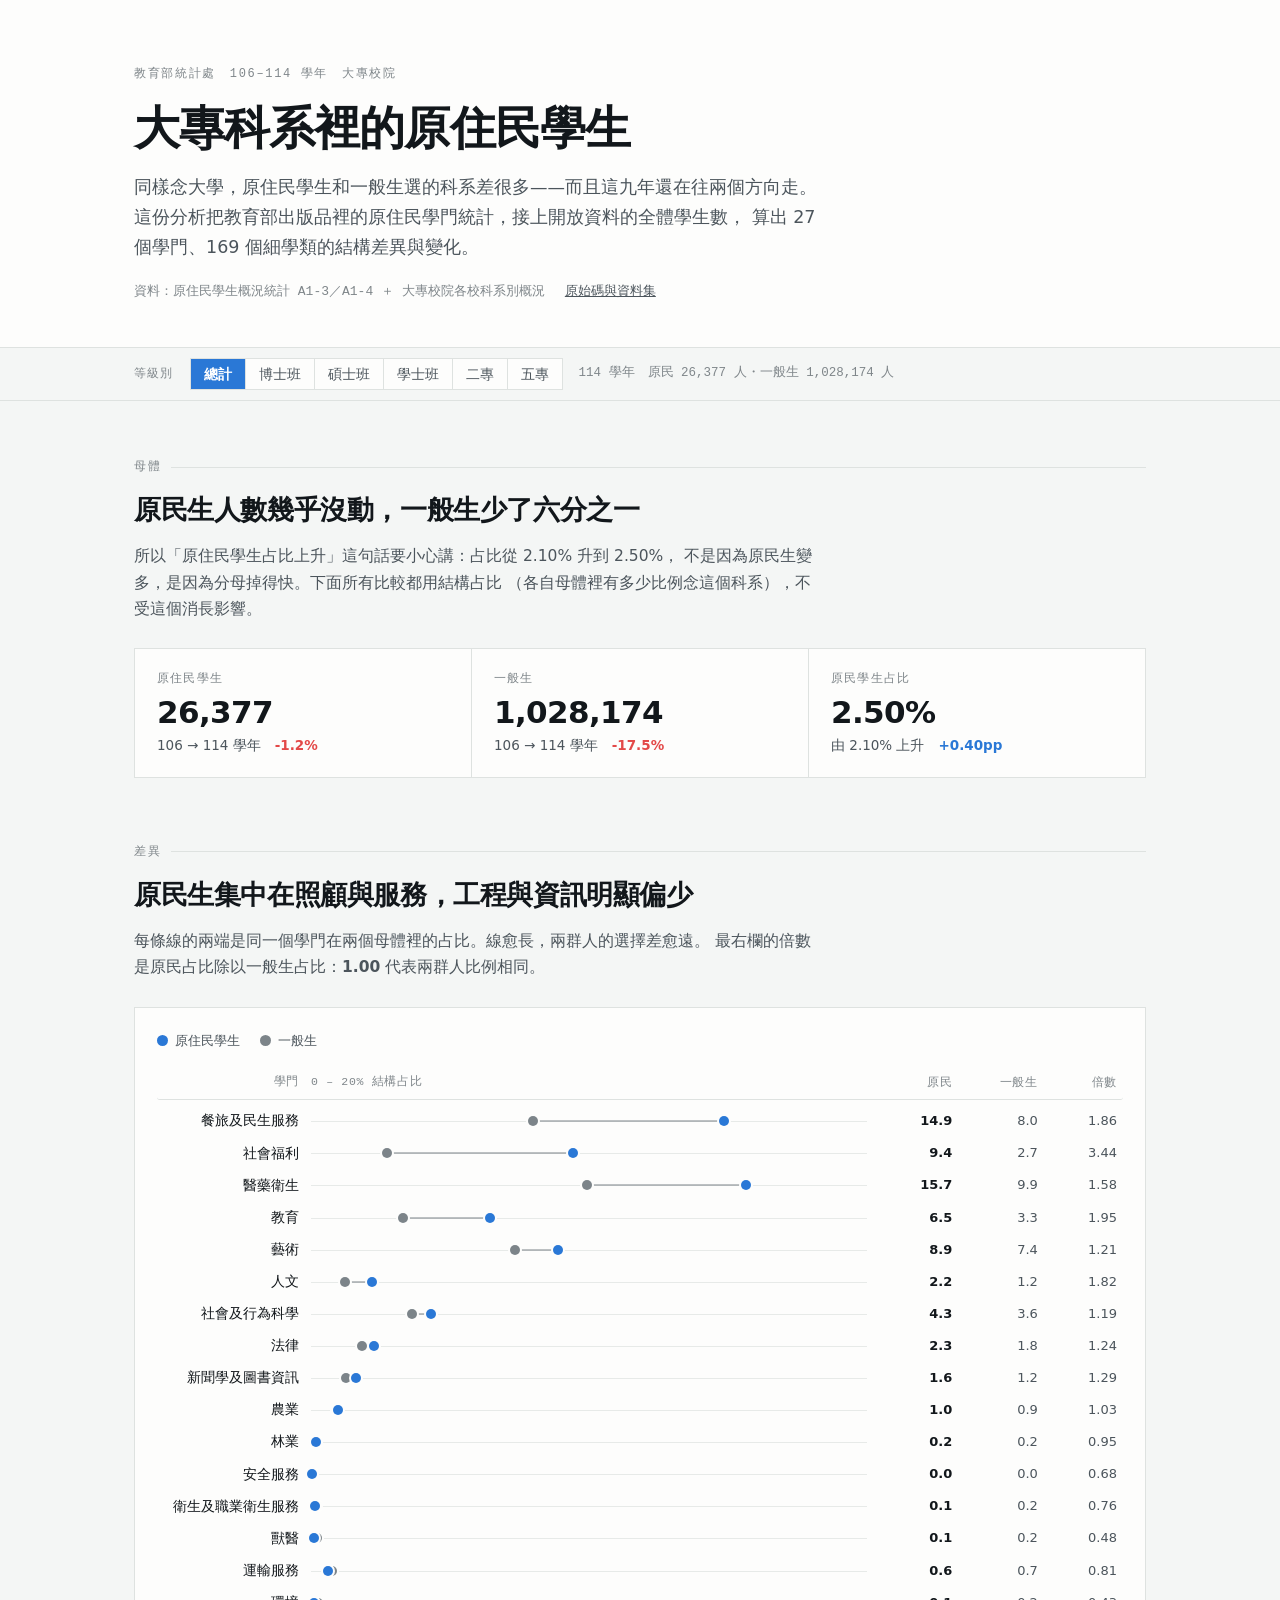
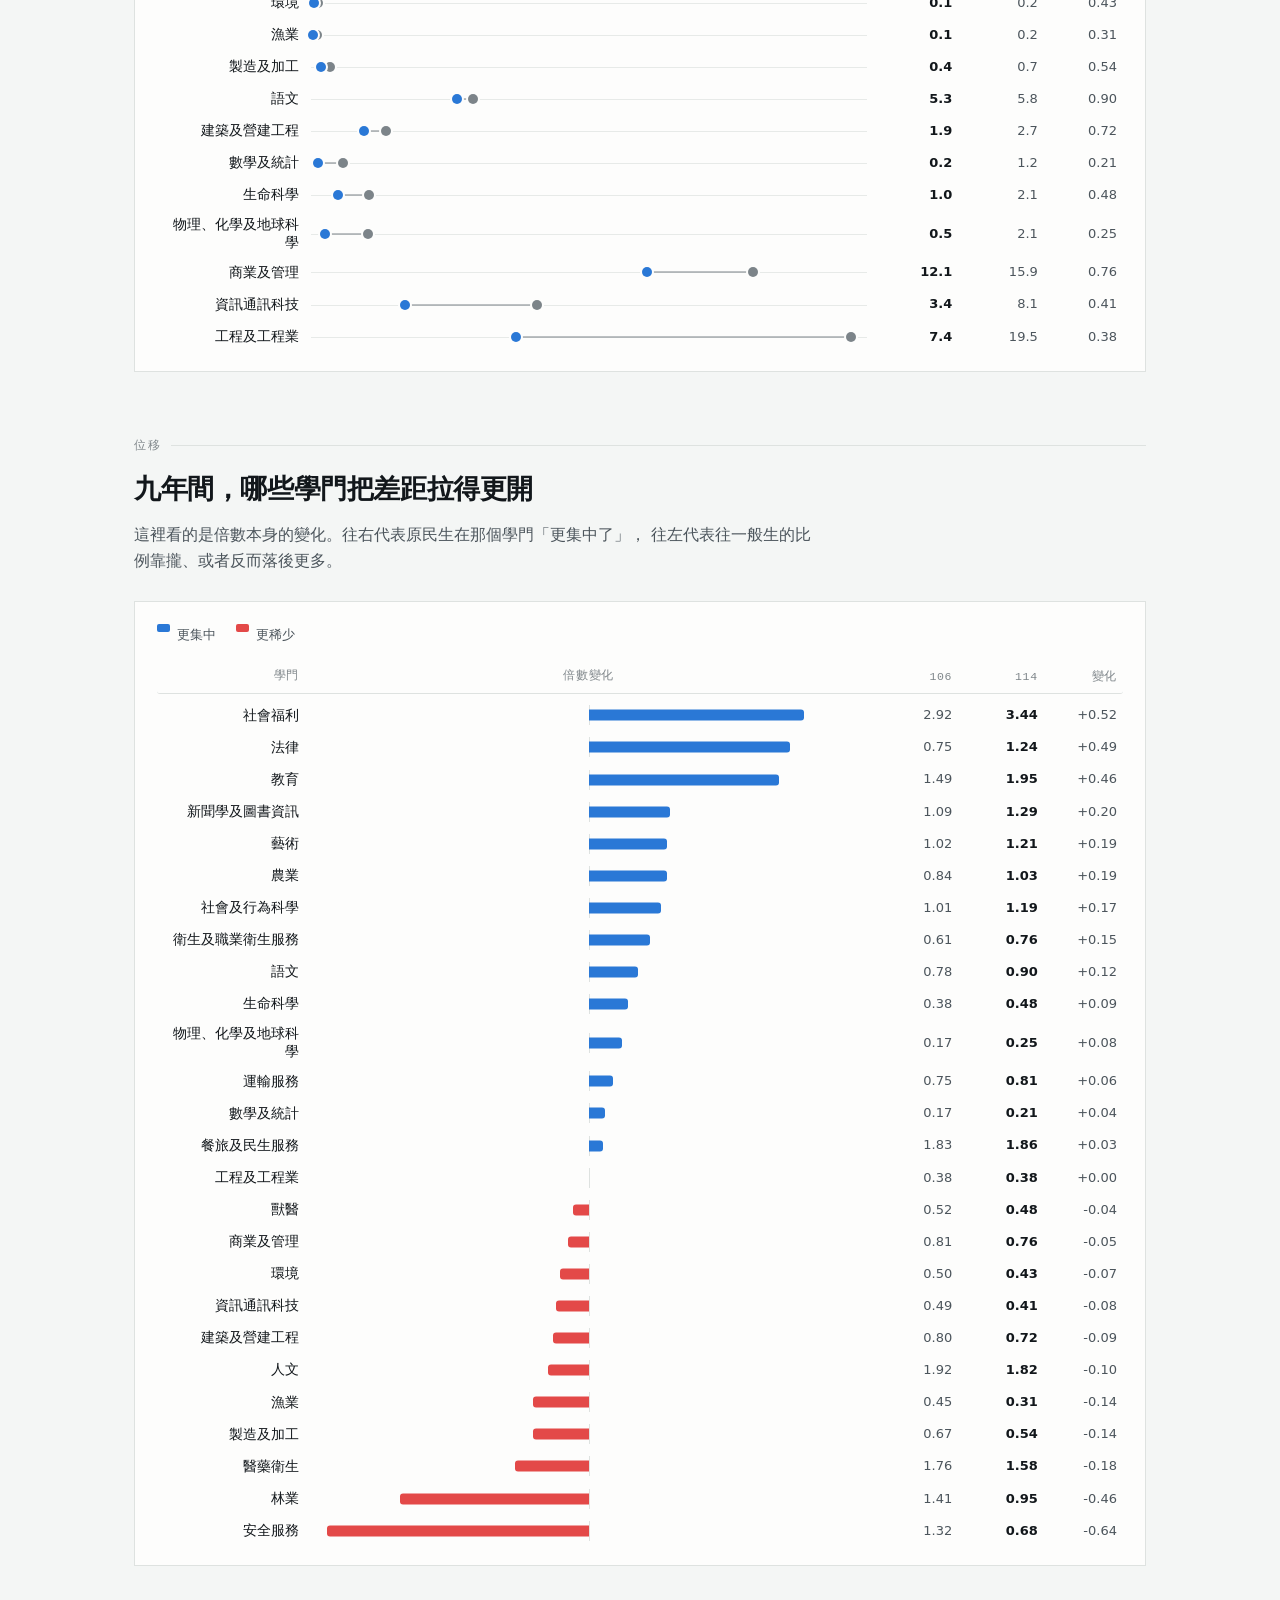
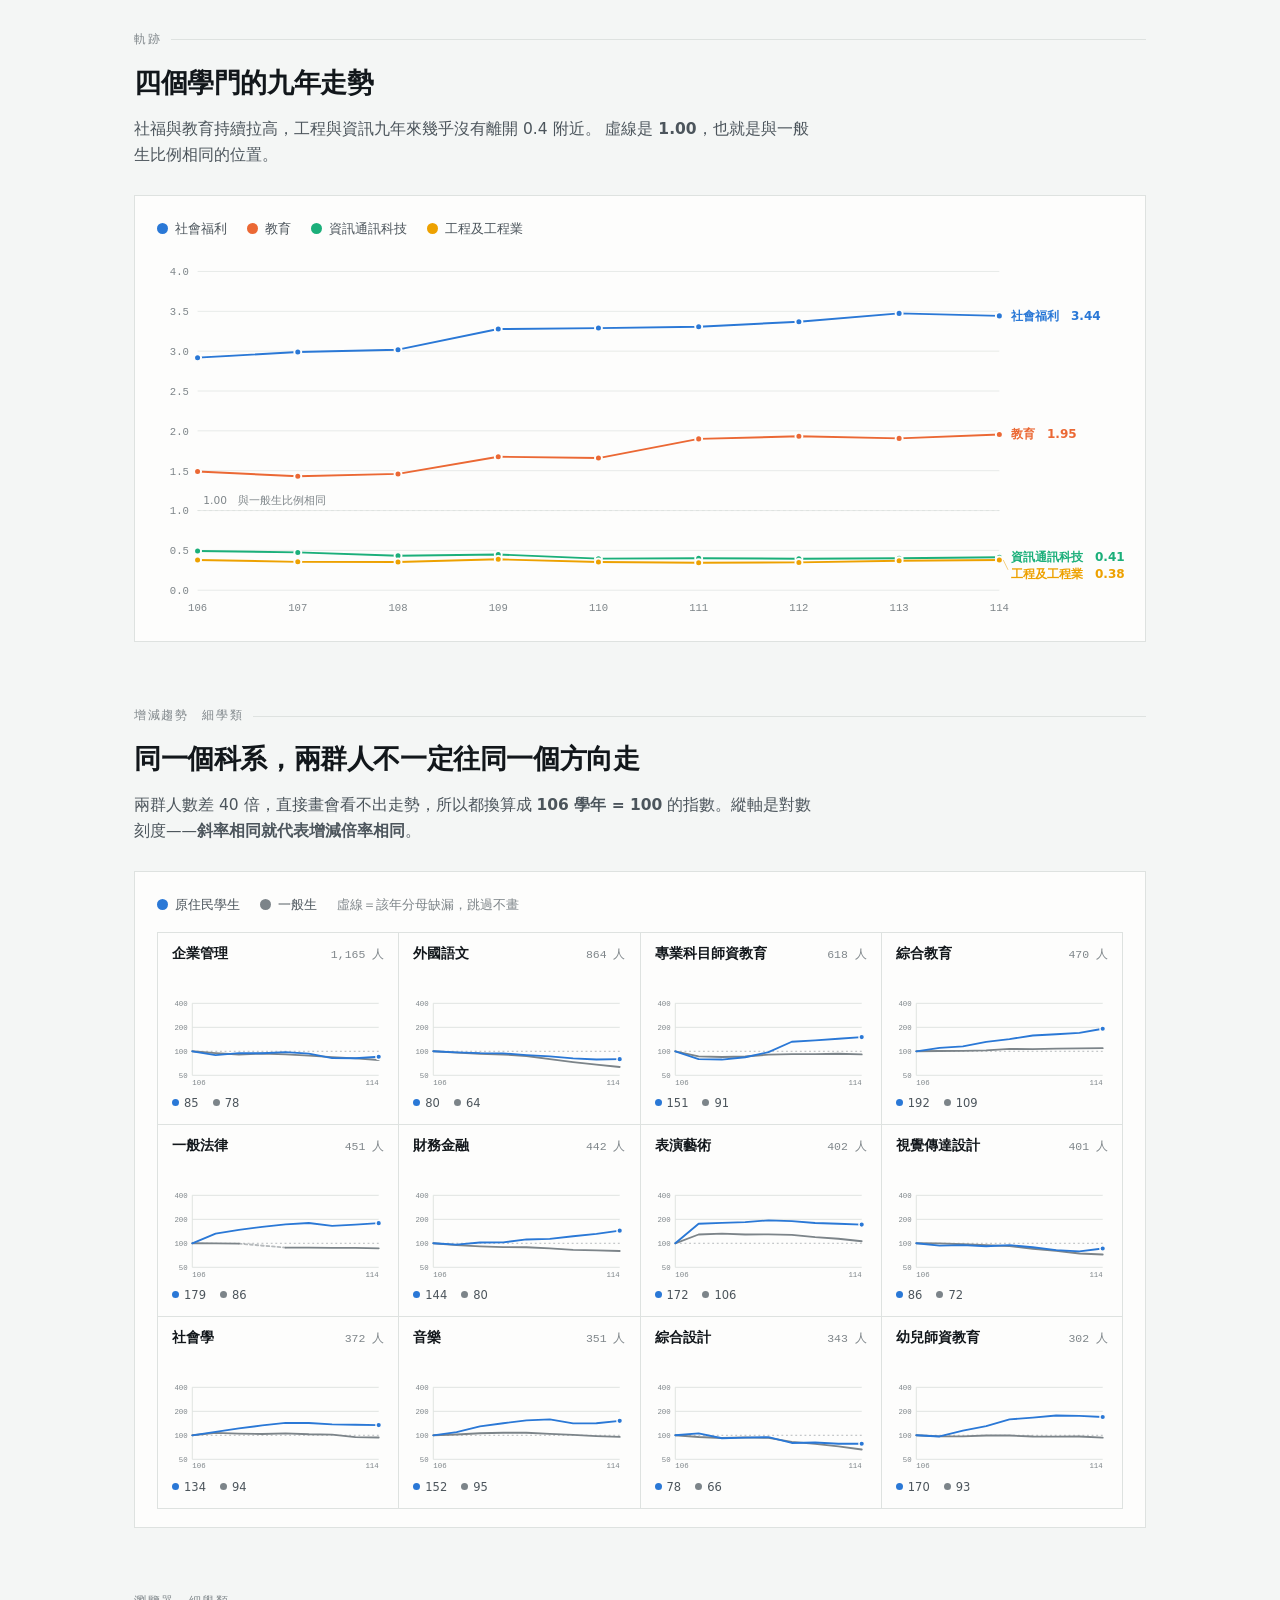
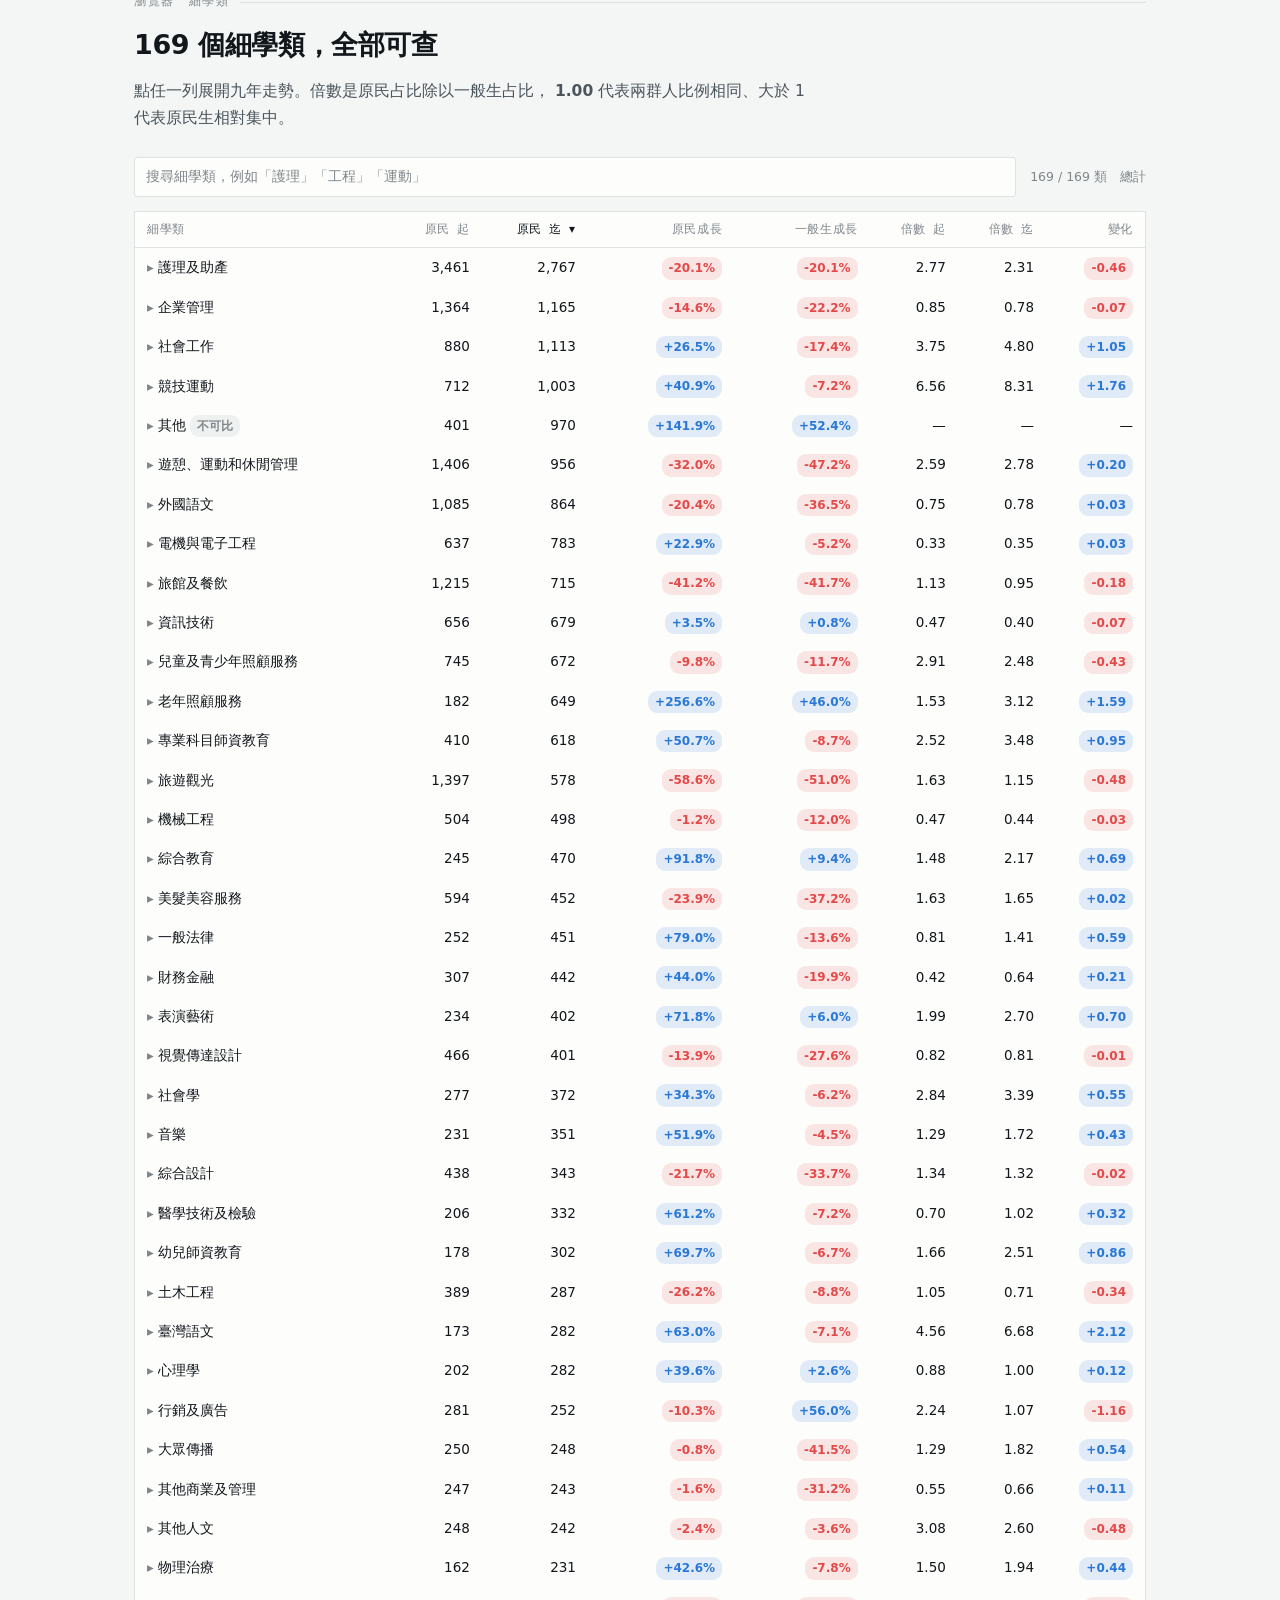
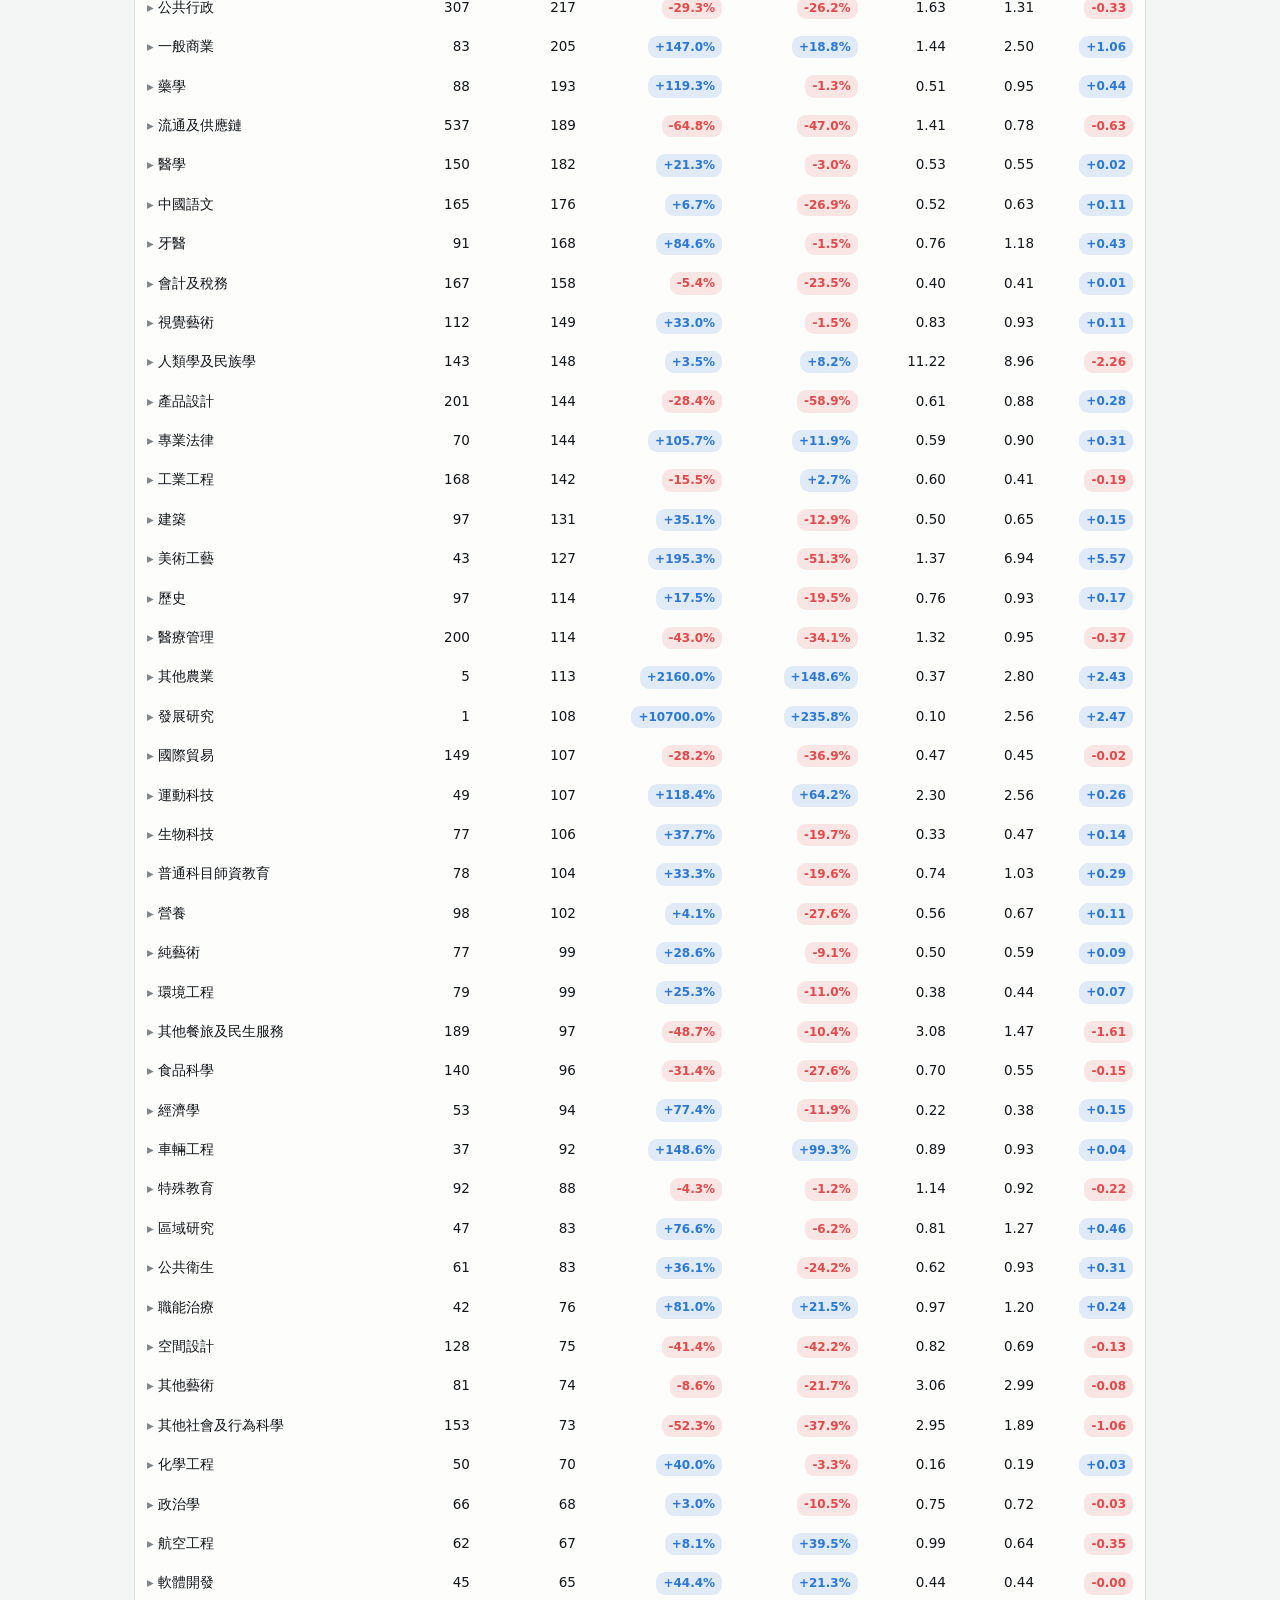
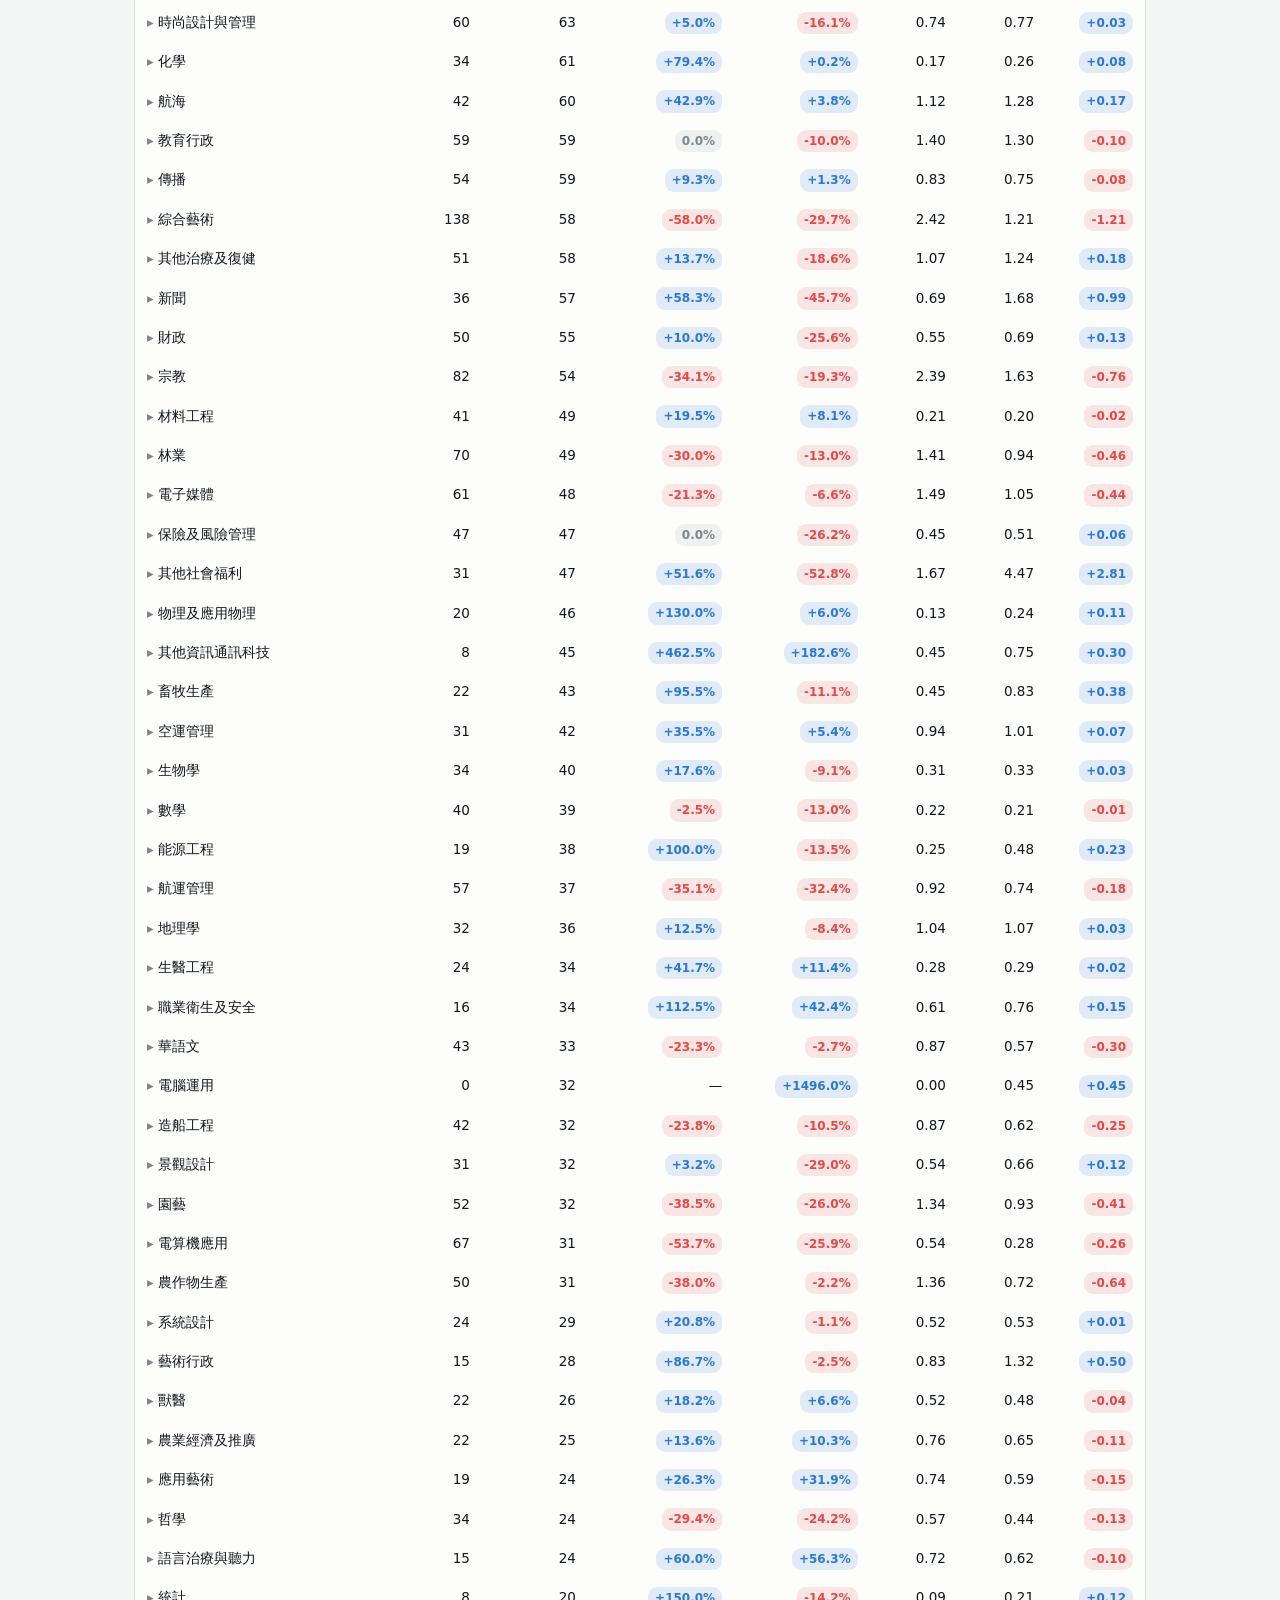
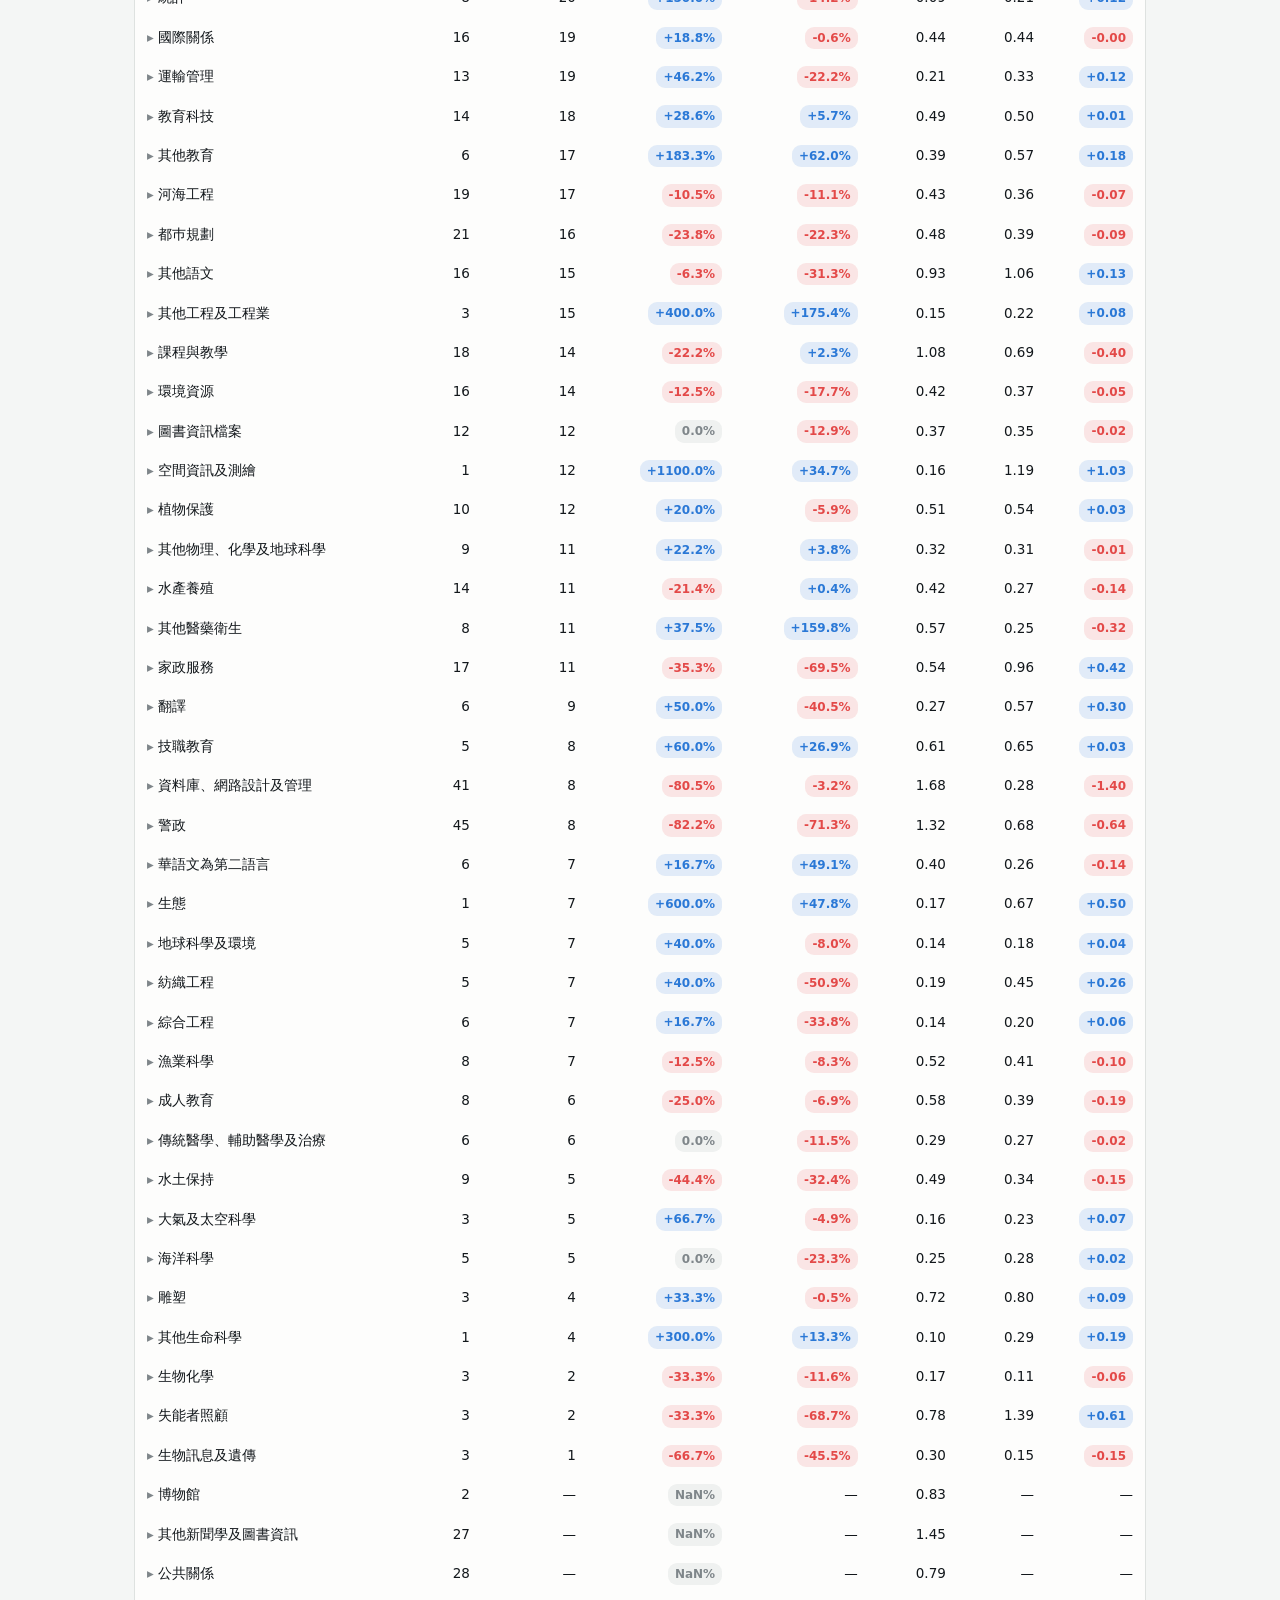
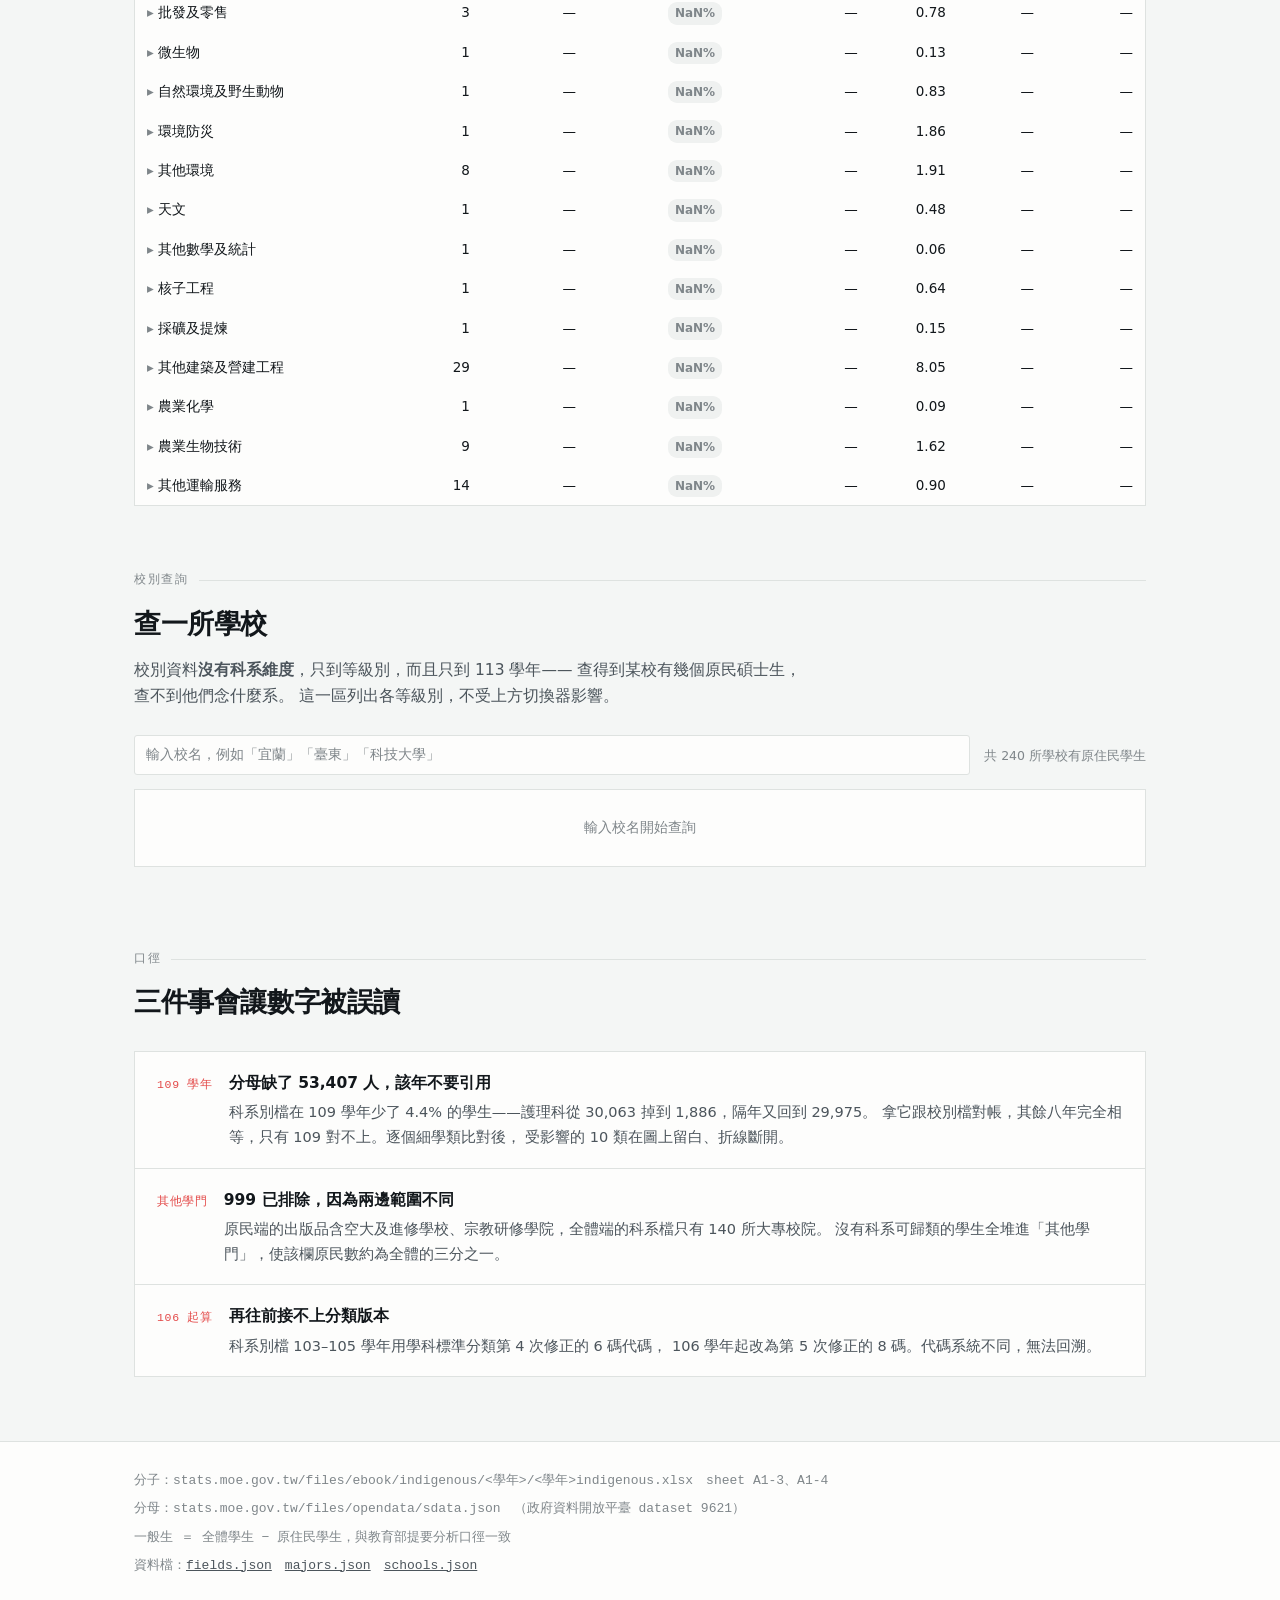
==== commit 2da466c4: "feat: 報告頁改為互動式，資料改由 JSON 端點供應 三個互動區塊： - 等級別切換器（總計／博／碩／學士／二專／五專），全頁圖表同步重算 - 細學類瀏覽器：169 類可搜尋、排序，點列展開九年" ====
--- a/docs/index.html
+++ b/docs/index.html
@@ -3,11 +3,9 @@
 <head>
 <meta charset="utf-8">
 <meta name="viewport" content="width=device-width, initial-scale=1">
+<title>大專科系裡的原住民學生</title>
 <meta name="description" content="原住民學生與一般生在大專科系的結構差異與 106–114 學年增減趨勢。資料來源：教育部統計處。">
 <link rel="icon" href="data:image/svg+xml,<svg xmlns='http://www.w3.org/2000/svg' viewBox='0 0 16 16'><text y='14' font-size='14'>%F0%9F%93%8A</text></svg>">
-</head>
-<body>
-<title>大專科系裡的原住民學生</title>
 <style>
 :root{
   color-scheme: light;
@@ -48,8 +46,8 @@
   font-family:system-ui,-apple-system,"Segoe UI","Noto Sans TC","Microsoft JhengHei",sans-serif;
   font-size:16px; line-height:1.7; -webkit-font-smoothing:antialiased;
 }
-.mono{font-family:ui-monospace,"Cascadia Mono",Consolas,"SF Mono",Menlo,monospace}
 .wrap{max-width:1060px; margin:0 auto; padding:0 24px}
+:focus-visible{outline:2px solid var(--ind); outline-offset:2px}
 
 /* ---------- header ---------- */
 header{border-bottom:1px solid var(--rule); background:var(--surface)}
@@ -58,18 +56,16 @@
   font-family:ui-monospace,"Cascadia Mono",Consolas,monospace;
   font-size:12px; letter-spacing:.14em; color:var(--muted); text-transform:uppercase;
 }
-h1{
-  margin:0; font-size:clamp(30px,5.2vw,46px); line-height:1.15; font-weight:680;
-  letter-spacing:-.02em; text-wrap:balance; max-width:18em;
-}
+h1{margin:0; font-size:clamp(30px,5.2vw,46px); line-height:1.15; font-weight:680;
+  letter-spacing:-.02em; text-wrap:balance; max-width:18em}
 .deck{margin:0; max-width:40em; color:var(--ink-2); font-size:17.5px}
-.byline{
-  display:flex; flex-wrap:wrap; gap:6px 20px; font-size:13px; color:var(--muted);
-  font-family:ui-monospace,"Cascadia Mono",Consolas,monospace;
-}
+.byline{display:flex; flex-wrap:wrap; gap:6px 20px; font-size:13px; color:var(--muted);
+  font-family:ui-monospace,"Cascadia Mono",Consolas,monospace}
+.byline a{color:var(--ink-2)}
 
 /* ---------- kpi ---------- */
-.kpis{display:grid; grid-template-columns:repeat(auto-fit,minmax(210px,1fr)); gap:1px; background:var(--rule); border:1px solid var(--rule); margin-top:8px}
+.kpis{display:grid; grid-template-columns:repeat(auto-fit,minmax(210px,1fr)); gap:1px;
+  background:var(--rule); border:1px solid var(--rule); margin-top:8px}
 .kpi{background:var(--surface); padding:20px 22px; display:flex; flex-direction:column; gap:5px}
 .kpi .k{font-size:12px; letter-spacing:.1em; color:var(--muted); font-family:ui-monospace,Consolas,monospace}
 .kpi .v{font-size:31px; font-weight:640; line-height:1.1; letter-spacing:-.02em}
@@ -86,18 +82,34 @@
 .note{margin:0; max-width:44em; color:var(--ink-2); font-size:15.5px}
 .card{background:var(--surface); border:1px solid var(--rule); padding:22px 22px 18px}
 
+/* ---------- filter bar ---------- */
+.filter{position:sticky; top:0; z-index:20; background:var(--page);
+  border-bottom:1px solid var(--rule); padding:10px 0}
+.filter .inner{max-width:1060px; margin:0 auto; padding:0 24px;
+  display:flex; flex-wrap:wrap; align-items:center; gap:10px 16px}
+.filter .lbl{font-size:12px; letter-spacing:.1em; color:var(--muted);
+  font-family:ui-monospace,Consolas,monospace}
+.seg{display:flex; flex-wrap:wrap; gap:1px; background:var(--rule); border:1px solid var(--rule)}
+.seg button{
+  appearance:none; border:0; background:var(--surface); color:var(--ink-2); cursor:pointer;
+  font:inherit; font-size:13.5px; padding:5px 13px; line-height:1.5;
+}
+.seg button:hover{background:var(--surface-2); color:var(--ink)}
+.seg button[aria-pressed="true"]{background:var(--ind); color:#fff; font-weight:600}
+.filter .cnt{font-size:12.5px; color:var(--muted); font-variant-numeric:tabular-nums;
+  font-family:ui-monospace,Consolas,monospace}
+
 /* ---------- legend ---------- */
 .legend{display:flex; flex-wrap:wrap; gap:8px 20px; font-size:13px; color:var(--ink-2); margin-bottom:16px}
 .legend span{display:inline-flex; align-items:center; gap:7px}
 .swatch{width:11px; height:11px; border-radius:50%; flex:none}
 .swatch.bar{width:13px; height:8px; border-radius:2px}
-
-/* ---------- dumbbell / bar rows ---------- */
+.dashnote{color:var(--muted); font-size:12.5px}
+
+/* ---------- dumbbell / diverging rows ---------- */
 .rows{display:flex; flex-direction:column}
-.row{
-  display:grid; align-items:center; gap:0 12px; padding:5px 6px; border-radius:3px;
-  grid-template-columns:8.5em minmax(120px,1fr) 4.6em 4.6em 4.2em;
-}
+.row{display:grid; align-items:center; gap:0 12px; padding:5px 6px; border-radius:3px;
+  grid-template-columns:8.5em minmax(120px,1fr) 4.6em 4.6em 4.2em}
 .row:hover{background:var(--surface-2)}
 .row .lab{font-size:13.5px; color:var(--ink); text-align:right; line-height:1.3}
 .row .num{font-size:13px; text-align:right; font-variant-numeric:tabular-nums; color:var(--ink-2)}
@@ -106,15 +118,13 @@
 .hdr .lab,.hdr .num{font-size:11.5px; letter-spacing:.06em; color:var(--muted); font-weight:500;
   font-family:ui-monospace,Consolas,monospace}
 .hdr:hover{background:none}
-
 .track{position:relative; height:20px}
 .track .base{position:absolute; left:0; right:0; top:50%; height:1px; background:var(--grid)}
 .conn{position:absolute; top:50%; height:2px; transform:translateY(-50%); background:var(--gen); opacity:.5}
-.dot{position:absolute; top:50%; width:10px; height:10px; border-radius:50%; transform:translate(-50%,-50%);
-  box-shadow:0 0 0 2px var(--surface)}
+.dot{position:absolute; top:50%; width:10px; height:10px; border-radius:50%;
+  transform:translate(-50%,-50%); box-shadow:0 0 0 2px var(--surface)}
 .dot.i{background:var(--ind)} .dot.g{background:var(--gen)}
 .row:hover .dot{box-shadow:0 0 0 2px var(--surface-2)}
-
 .dv{position:relative; height:20px}
 .dv .zero{position:absolute; top:0; bottom:0; width:1px; background:var(--rule)}
 .dv .b{position:absolute; top:50%; height:11px; transform:translateY(-50%)}
@@ -122,7 +132,6 @@
 .dv .b.n{background:var(--neg); border-radius:3px 0 0 3px}
 
 /* ---------- line chart ---------- */
-.chart{position:relative}
 .chart svg{display:block; width:100%; height:auto; overflow:visible}
 .gl{stroke:var(--grid); stroke-width:1}
 .axl{fill:var(--muted); font-size:11px; font-family:ui-monospace,Consolas,monospace}
@@ -136,12 +145,10 @@
 .cross.on{opacity:.55}
 
 /* ---------- small multiples ---------- */
-.dashnote{color:var(--muted); font-size:12.5px}
-.grid{display:grid; grid-template-columns:repeat(auto-fit,minmax(215px,1fr)); gap:1px; background:var(--rule);
-  border:1px solid var(--rule)}
+.grid{display:grid; grid-template-columns:repeat(auto-fit,minmax(215px,1fr)); gap:1px;
+  background:var(--rule); border:1px solid var(--rule)}
 .pan{background:var(--surface); padding:12px 14px 10px; display:flex; flex-direction:column; gap:7px}
 .pan:hover{background:var(--surface-2)}
-/* 標題固定兩行高，各欄的圖才會對齊在同一條水平線上 */
 .pan .t{display:flex; justify-content:space-between; align-items:baseline; gap:8px; min-height:2.7em}
 .pan .t b{font-size:13.5px; font-weight:620; line-height:1.25}
 .pan .t span{font-size:11.5px; color:var(--muted); font-family:ui-monospace,Consolas,monospace; white-space:nowrap}
@@ -151,24 +158,53 @@
 .pan .bl{stroke:var(--rule); stroke-width:1}
 .pan .b100{stroke:var(--muted); stroke-width:1; stroke-dasharray:2 3; opacity:.6}
 .pan .brk{stroke-dasharray:3 3; opacity:.55}
-.pan .ptick{fill:var(--muted); font-size:8px; font-family:ui-monospace,Consolas,monospace}
-.pan .yr{fill:var(--muted); font-size:8px; font-family:ui-monospace,Consolas,monospace}
-
-/* ---------- table ---------- */
+.pan .ptick,.pan .yr{fill:var(--muted); font-size:8px; font-family:ui-monospace,Consolas,monospace}
+
+/* ---------- controls ---------- */
+.bar{display:flex; flex-wrap:wrap; gap:10px 14px; align-items:center; margin-bottom:14px}
+input[type="search"],input[type="text"]{
+  font:inherit; font-size:14px; padding:7px 11px; min-width:15em; flex:1 1 15em;
+  background:var(--surface); color:var(--ink); border:1px solid var(--rule); border-radius:3px;
+}
+input::placeholder{color:var(--muted)}
+.hint{font-size:12.5px; color:var(--muted)}
+
+/* ---------- tables ---------- */
 .tw{overflow-x:auto; border:1px solid var(--rule); background:var(--surface)}
 table{border-collapse:collapse; width:100%; min-width:660px; font-size:13.5px}
 th,td{padding:8px 12px; text-align:right; white-space:nowrap}
-th{font-size:11.5px; letter-spacing:.05em; color:var(--muted); font-weight:500; border-bottom:1px solid var(--rule);
-  font-family:ui-monospace,Consolas,monospace; position:sticky; top:0; background:var(--surface)}
+th{font-size:11.5px; letter-spacing:.05em; color:var(--muted); font-weight:500;
+  border-bottom:1px solid var(--rule); font-family:ui-monospace,Consolas,monospace;
+  position:sticky; top:0; background:var(--surface); z-index:2}
+th.s{cursor:pointer; user-select:none}
+th.s:hover{color:var(--ink)}
+th.s[aria-sort]{color:var(--ink)}
+th.s[aria-sort]::after{content:" ▾"}
+th.s[aria-sort="ascending"]::after{content:" ▴"}
 td:first-child,th:first-child{text-align:left; position:sticky; left:0; background:var(--surface)}
 tbody tr:hover td{background:var(--surface-2)}
-tbody tr:hover td:first-child{background:var(--surface-2)}
+tbody tr.exp{cursor:pointer}
+tbody tr.exp td:first-child::before{content:"▸ "; color:var(--muted)}
+tbody tr.exp[aria-expanded="true"] td:first-child::before{content:"▾ "}
 td.n{font-variant-numeric:tabular-nums}
+tr.det td{padding:0}
+tr.det .inner{padding:12px 14px 14px; background:var(--surface-2)}
 .pill{display:inline-block; min-width:3.6em; padding:1px 7px; border-radius:9px; font-size:12px;
   font-variant-numeric:tabular-nums; font-weight:600}
 .pill.p{color:var(--pos); background:color-mix(in srgb,var(--pos) 13%,transparent)}
 .pill.n{color:var(--neg); background:color-mix(in srgb,var(--neg) 13%,transparent)}
 .pill.z{color:var(--muted); background:var(--surface-2)}
+.empty{padding:26px; text-align:center; color:var(--muted); font-size:14px}
+
+/* ---------- school lookup ---------- */
+.slist{max-height:230px; overflow-y:auto; border:1px solid var(--rule); background:var(--surface)}
+.slist button{display:block; width:100%; text-align:left; appearance:none; border:0;
+  background:none; color:var(--ink); font:inherit; font-size:14px; padding:7px 13px; cursor:pointer}
+.slist button:hover,.slist button:focus-visible{background:var(--surface-2)}
+.slist button span{color:var(--muted); font-size:12.5px; margin-left:8px}
+.sname{font-size:19px; font-weight:640; margin:0 0 2px}
+.smeta{font-size:13px; color:var(--muted); margin:0 0 14px;
+  font-family:ui-monospace,Consolas,monospace}
 
 /* ---------- caveats ---------- */
 .caveats{display:grid; gap:1px; background:var(--rule); border:1px solid var(--rule)}
@@ -184,21 +220,22 @@
 .foot a{color:var(--ink-2)}
 
 /* ---------- tooltip ---------- */
-#tip{
-  position:fixed; z-index:50; pointer-events:none; opacity:0; transition:opacity .1s;
+#tip{position:fixed; z-index:60; pointer-events:none; opacity:0; transition:opacity .1s;
   background:var(--tip-bg); color:var(--tip-ink); font-size:12.5px; line-height:1.55;
-  padding:8px 11px; border-radius:5px; max-width:270px; box-shadow:0 4px 16px rgba(0,0,0,.22);
-}
+  padding:8px 11px; border-radius:5px; max-width:270px; box-shadow:0 4px 16px rgba(0,0,0,.22)}
 #tip.on{opacity:1}
 #tip b{font-weight:640}
 #tip .r{display:flex; justify-content:space-between; gap:14px; font-variant-numeric:tabular-nums}
+
 @media (prefers-reduced-motion:reduce){*{transition:none!important; animation:none!important}}
 @media (max-width:640px){
-  .row{grid-template-columns:7em minmax(80px,1fr) 4.1em 4.1em; }
+  .row{grid-template-columns:7em minmax(80px,1fr) 4.1em 4.1em}
   .row .col-ratio{display:none}
   .head{padding:44px 24px 32px}
 }
 </style>
+</head>
+<body>
 
 <header>
   <div class="head">
@@ -207,14 +244,22 @@
     <p class="deck">
       同樣念大學，原住民學生和一般生選的科系差很多——而且這九年還在往兩個方向走。
       這份分析把教育部出版品裡的原住民學門統計，接上開放資料的全體學生數，
-      算出 26 個學門、169 個細學類的結構差異與變化。
+      算出 27 個學門、169 個細學類的結構差異與變化。
     </p>
     <div class="byline">
       <span>資料：原住民學生概況統計 A1-3／A1-4 ＋ 大專校院各校科系別概況</span>
-      <span>分類：學科標準分類第 5 次修正</span>
+      <span><a href="https://github.com/ss1111119/moe-indigenous-stats">原始碼與資料集</a></span>
     </div>
   </div>
 </header>
+
+<div class="filter">
+  <div class="inner">
+    <span class="lbl">等級別</span>
+    <div class="seg" id="levelseg" role="group" aria-label="選擇等級別，套用到本頁所有圖表"></div>
+    <span class="cnt" id="levelcnt"></span>
+  </div>
+</div>
 
 <div class="wrap">
 
@@ -225,7 +270,7 @@
       <p class="note">
         所以「原住民學生占比上升」這句話要小心講：占比從 2.10% 升到 2.50%，
         不是因為原民生變多，是因為分母掉得快。下面所有比較都用結構占比
-        （各自母體裡有多少比例念這個學門），不受這個消長影響。
+        （各自母體裡有多少比例念這個科系），不受這個消長影響。
       </p>
     </div>
     <div class="kpis" id="kpis"></div>
@@ -233,8 +278,8 @@
 
   <section id="gap">
     <div class="sec-head">
-      <div class="eyebrow">差異　114 學年</div>
-      <h2>原民生集中在照顧與服務，工程與資訊明顯偏少</h2>
+      <div class="eyebrow">差異</div>
+      <h2 id="gapTitle">原民生集中在照顧與服務，工程與資訊明顯偏少</h2>
       <p class="note">
         每條線的兩端是同一個學門在兩個母體裡的占比。線愈長，兩群人的選擇差愈遠。
         最右欄的倍數是原民占比除以一般生占比：<b>1.00</b> 代表兩群人比例相同。
@@ -251,8 +296,8 @@
 
   <section id="shift">
     <div class="sec-head">
-      <div class="eyebrow">位移　106 → 114 學年</div>
-      <h2>九年間，法律、教育、社福把差距拉得更開</h2>
+      <div class="eyebrow">位移</div>
+      <h2 id="shiftTitle">九年間，哪些學門把差距拉得更開</h2>
       <p class="note">
         這裡看的是倍數本身的變化。往右代表原民生在那個學門「更集中了」，
         往左代表往一般生的比例靠攏、或者反而落後更多。
@@ -270,7 +315,7 @@
   <section id="trend">
     <div class="sec-head">
       <div class="eyebrow">軌跡</div>
-      <h2>兩個往上、兩個貼著地板</h2>
+      <h2>四個學門的九年走勢</h2>
       <p class="note">
         社福與教育持續拉高，工程與資訊九年來幾乎沒有離開 0.4 附近。
         虛線是 <b>1.00</b>，也就是與一般生比例相同的位置。
@@ -288,8 +333,7 @@
       <h2>同一個科系，兩群人不一定往同一個方向走</h2>
       <p class="note">
         兩群人數差 40 倍，直接畫會看不出走勢，所以都換算成
-        <b>106 學年 = 100</b> 的指數。縱軸是對數刻度——<b>斜率相同就代表增減倍率相同</b>，
-        線離開 100 那條基準線愈遠，變動愈大。
+        <b>106 學年 = 100</b> 的指數。縱軸是對數刻度——<b>斜率相同就代表增減倍率相同</b>。
       </p>
     </div>
     <div class="card">
@@ -302,24 +346,54 @@
     </div>
   </section>
 
-  <section id="major">
+  <section id="browser">
     <div class="sec-head">
-      <div class="eyebrow">細學類　原民生 200 人以上</div>
-      <h2>再往下看一層，差異來自哪些具體領域</h2>
+      <div class="eyebrow">瀏覽器　細學類</div>
+      <h2>169 個細學類，全部可查</h2>
       <p class="note">
-        競技運動 8.3 倍、臺灣語文 6.7 倍、社會工作 4.8 倍——學門層級的差異，
-        主要是被這些細學類撐起來的。護理及助產仍是人數最多的一類，但倍數在下降。
+        點任一列展開九年走勢。倍數是原民占比除以一般生占比，
+        <b>1.00</b> 代表兩群人比例相同、大於 1 代表原民生相對集中。
       </p>
     </div>
+    <div class="bar">
+      <input type="search" id="q" placeholder="搜尋細學類，例如「護理」「工程」「運動」"
+             aria-label="搜尋細學類">
+      <span class="hint" id="qcnt"></span>
+    </div>
     <div class="tw">
-      <table id="mtable">
+      <table id="btable">
         <thead><tr>
-          <th>細學類</th><th>原民 106</th><th>原民 114</th><th>原民成長</th>
-          <th>一般生成長</th><th>倍數 106</th><th>倍數 114</th><th>變化</th>
+          <th class="s" data-k="n">細學類</th>
+          <th class="s" data-k="a">原民 起</th>
+          <th class="s" data-k="b">原民 迄</th>
+          <th class="s" data-k="ig">原民成長</th>
+          <th class="s" data-k="gg">一般生成長</th>
+          <th class="s" data-k="ra">倍數 起</th>
+          <th class="s" data-k="rb">倍數 迄</th>
+          <th class="s" data-k="rd">變化</th>
         </tr></thead>
         <tbody></tbody>
       </table>
     </div>
+  </section>
+
+  <section id="schools">
+    <div class="sec-head">
+      <div class="eyebrow">校別查詢</div>
+      <h2>查一所學校</h2>
+      <p class="note">
+        校別資料<b>沒有科系維度</b>，只到等級別，而且只到 113 學年——
+        查得到某校有幾個原民碩士生，查不到他們念什麼系。
+        這一區列出各等級別，不受上方切換器影響。
+      </p>
+    </div>
+    <div class="bar">
+      <input type="text" id="sq" placeholder="輸入校名，例如「宜蘭」「臺東」「科技大學」"
+             aria-label="搜尋學校" autocomplete="off">
+      <span class="hint" id="scnt"></span>
+    </div>
+    <div class="slist" id="slist" role="listbox" aria-label="學校搜尋結果"></div>
+    <div id="sdetail" style="margin-top:18px"></div>
   </section>
 
   <section id="caveats">
@@ -333,7 +407,8 @@
         <h3>分母缺了 53,407 人，該年不要引用</h3>
         <p>
           科系別檔在 109 學年少了 4.4% 的學生——護理科從 30,063 掉到 1,886，隔年又回到 29,975。
-          拿它跟校別檔對帳，其餘八年完全相等，只有 109 對不上。這是來源檔的缺漏。
+          拿它跟校別檔對帳，其餘八年完全相等，只有 109 對不上。逐個細學類比對後，
+          受影響的 10 類在圖上留白、折線斷開。
         </p>
       </div>
       <div class="cv">
@@ -348,8 +423,8 @@
         <div class="tag">106 起算</div>
         <h3>再往前接不上分類版本</h3>
         <p>
-          科系別檔 103–105 學年用學科標準分類第 4 次修正的 6 碼代碼，106 學年起改為第 5 次修正的 8 碼。
-          代碼系統不同，無法回溯。
+          科系別檔 103–105 學年用學科標準分類第 4 次修正的 6 碼代碼，
+          106 學年起改為第 5 次修正的 8 碼。代碼系統不同，無法回溯。
         </p>
       </div>
     </div>
@@ -361,20 +436,22 @@
     <span>分子：stats.moe.gov.tw/files/ebook/indigenous/&lt;學年&gt;/&lt;學年&gt;indigenous.xlsx　sheet A1-3、A1-4</span>
     <span>分母：stats.moe.gov.tw/files/opendata/sdata.json　（政府資料開放平臺 dataset 9621）</span>
     <span>一般生 ＝ 全體學生 − 原住民學生，與教育部提要分析口徑一致</span>
+    <span>資料檔：<a href="data/fields.json">fields.json</a>　<a href="data/majors.json">majors.json</a>　<a href="data/schools.json">schools.json</a></span>
   </div>
 </footer>
 
 <div id="tip" role="status" aria-live="polite"></div>
 
-<script id="rd" type="application/json">{"panels":{"years":[106,107,108,109,110,111,112,113,114],"items":[{"name":"護理及助產","n":2767,"ind":[100.0,99.8,98.0,96.3,94.5,95.3,91.6,85.6,79.9],"gen":[100.0,99.4,96.0,null,96.4,93.3,89.4,85.1,79.9]},{"name":"企業管理","n":1165,"ind":[100.0,89.4,94.7,94.5,97.7,93.5,82.3,81.7,85.4],"gen":[100.0,94.8,91.2,93.8,91.6,88.3,84.5,81.4,77.8]},{"name":"社會工作","n":1113,"ind":[100.0,98.3,106.1,121.8,135.3,130.6,130.3,128.1,126.5],"gen":[100.0,94.0,91.8,91.6,92.3,90.2,86.7,84.4,82.6]},{"name":"競技運動","n":1003,"ind":[100.0,104.1,114.6,127.2,133.1,135.1,140.3,140.7,140.9],"gen":[100.0,97.0,99.5,102.1,102.5,101.9,101.7,95.2,92.8]},{"name":"遊憩、運動和休閒管理","n":956,"ind":[100.0,103.5,99.6,98.5,93.1,77.8,72.8,69.6,68.0],"gen":[100.0,96.8,85.8,83.1,74.1,64.8,56.8,54.2,52.8]},{"name":"外國語文","n":864,"ind":[100.0,96.9,94.8,94.3,89.7,86.2,81.6,78.9,79.6],"gen":[100.0,96.2,93.1,91.2,87.4,79.9,73.3,68.1,63.5]},{"name":"電機與電子工程","n":783,"ind":[100.0,84.5,88.2,91.7,95.4,96.5,96.2,108.6,122.9],"gen":[100.0,92.7,90.9,89.1,90.0,89.6,90.1,92.0,94.8]},{"name":"旅館及餐飲","n":715,"ind":[100.0,104.0,96.5,90.0,84.0,74.2,63.4,61.8,58.8],"gen":[100.0,98.5,91.7,82.7,78.4,67.1,59.0,58.5,58.3]},{"name":"資訊技術","n":679,"ind":[100.0,93.1,85.8,88.9,91.8,93.6,90.1,96.3,103.5],"gen":[100.0,98.2,94.7,95.4,100.0,100.4,98.8,100.8,100.8]},{"name":"兒童及青少年照顧服務","n":672,"ind":[100.0,98.9,95.3,94.8,101.7,96.0,89.4,89.0,90.2],"gen":[100.0,98.5,97.1,104.9,103.3,98.9,93.1,90.5,88.3]},{"name":"老年照顧服務","n":649,"ind":[100.0,119.8,114.8,122.0,147.3,181.3,228.6,328.6,356.6],"gen":[100.0,88.6,90.4,96.8,100.4,100.6,117.1,138.6,146.0]},{"name":"專業科目師資教育","n":618,"ind":[100.0,79.8,78.8,84.1,97.6,131.7,137.1,143.7,150.7],"gen":[100.0,86.3,84.9,86.1,90.8,92.0,92.1,93.0,91.3]}]},"totals":{"years":[106,107,108,109,110,111,112,113,114],"原民":[26690,27054,26991,27246,27492,26860,25949,26028,26377],"一般生":[1245935,1216269,1183236,1121059,1156313,1110999,1066581,1046027,1028174],"原民占比":[0.02097,0.02176,0.0223,0.02373,0.02322,0.02361,0.02375,0.02428,0.02501],"first_year":106,"last_year":114,"原民成長率":-0.0117,"一般生成長率":-0.1748},"gap":[{"name":"餐旅及民生服務","ind":14.86,"gen":7.98,"gap":6.87,"ratio":1.86,"n":3919},{"name":"社會福利","ind":9.41,"gen":2.73,"gap":6.68,"ratio":3.44,"n":2483},{"name":"醫藥衛生","ind":15.66,"gen":9.92,"gap":5.74,"ratio":1.58,"n":4131},{"name":"教育","ind":6.46,"gen":3.31,"gap":3.15,"ratio":1.95,"n":1704},{"name":"藝術","ind":8.88,"gen":7.36,"gap":1.52,"ratio":1.21,"n":2342},{"name":"人文","ind":2.21,"gen":1.21,"gap":1.0,"ratio":1.82,"n":582},{"name":"社會及行為科學","ind":4.3,"gen":3.63,"gap":0.67,"ratio":1.19,"n":1135},{"name":"法律","ind":2.26,"gen":1.82,"gap":0.44,"ratio":1.24,"n":595},{"name":"新聞學及圖書資訊","ind":1.61,"gen":1.25,"gap":0.36,"ratio":1.29,"n":424},{"name":"農業","ind":0.97,"gen":0.94,"gap":0.03,"ratio":1.03,"n":256},{"name":"安全服務","ind":0.03,"gen":0.04,"gap":-0.01,"ratio":0.68,"n":8},{"name":"林業","ind":0.19,"gen":0.2,"gap":-0.01,"ratio":0.95,"n":49},{"name":"衛生及職業衛生服務","ind":0.13,"gen":0.17,"gap":-0.04,"ratio":0.76,"n":34},{"name":"獸醫","ind":0.1,"gen":0.2,"gap":-0.11,"ratio":0.48,"n":26},{"name":"運輸服務","ind":0.6,"gen":0.74,"gap":-0.14,"ratio":0.81,"n":158},{"name":"環境","ind":0.11,"gen":0.25,"gap":-0.14,"ratio":0.43,"n":28},{"name":"漁業","ind":0.07,"gen":0.22,"gap":-0.15,"ratio":0.31,"n":18},{"name":"製造及加工","ind":0.38,"gen":0.7,"gap":-0.33,"ratio":0.54,"n":99},{"name":"語文","ind":5.25,"gen":5.83,"gap":-0.58,"ratio":0.9,"n":1386},{"name":"建築及營建工程","ind":1.92,"gen":2.69,"gap":-0.76,"ratio":0.71,"n":507},{"name":"數學及統計","ind":0.24,"gen":1.16,"gap":-0.92,"ratio":0.21,"n":64},{"name":"生命科學","ind":0.99,"gen":2.07,"gap":-1.09,"ratio":0.48,"n":260},{"name":"物理、化學及地球科學","ind":0.51,"gen":2.06,"gap":-1.55,"ratio":0.25,"n":135},{"name":"商業及管理","ind":12.11,"gen":15.91,"gap":-3.8,"ratio":0.76,"n":3194},{"name":"資訊通訊科技","ind":3.37,"gen":8.15,"gap":-4.78,"ratio":0.41,"n":889},{"name":"工程及工程業","ind":7.4,"gen":19.45,"gap":-12.05,"ratio":0.38,"n":1951}],"trend":{"years":[106,107,108,109,110,111,112,113,114],"series":{"社會福利":[2.918,2.989,3.019,2.917,3.29,3.307,3.37,3.474,3.443],"教育":[1.49,1.429,1.46,1.491,1.658,1.899,1.931,1.905,1.954],"資訊通訊科技":[0.493,0.475,0.432,0.399,0.396,0.402,0.395,0.402,0.414],"工程及工程業":[0.38,0.356,0.354,0.345,0.354,0.345,0.349,0.37,0.38]}},"shift":[{"name":"社會福利","d":0.53,"a":2.92,"b":3.44,"ind_g":34.9,"gen_g":-4.5},{"name":"法律","d":0.49,"a":0.75,"b":1.24,"ind_g":84.8,"gen_g":-6.7},{"name":"教育","d":0.46,"a":1.49,"b":1.95,"ind_g":53.1,"gen_g":-2.5},{"name":"新聞學及圖書資訊","d":0.2,"a":1.09,"b":1.29,"ind_g":-4.1,"gen_g":-32.2},{"name":"藝術","d":0.19,"a":1.02,"b":1.21,"ind_g":4.3,"gen_g":-26.7},{"name":"農業","d":0.19,"a":0.84,"b":1.03,"ind_g":49.7,"gen_g":2.1},{"name":"社會及行為科學","d":0.17,"a":1.01,"b":1.19,"ind_g":34.0,"gen_g":-4.6},{"name":"衛生及職業衛生服務","d":0.15,"a":0.61,"b":0.76,"ind_g":112.5,"gen_g":42.4},{"name":"語文","d":0.12,"a":0.78,"b":0.9,"ind_g":-7.2,"gen_g":-32.8},{"name":"生命科學","d":0.1,"a":0.38,"b":0.48,"ind_g":20.4,"gen_g":-19.5},{"name":"物理、化學及地球科學","d":0.08,"a":0.17,"b":0.25,"ind_g":77.6,"gen_g":0.5},{"name":"運輸服務","d":0.06,"a":0.75,"b":0.81,"ind_g":0.6,"gen_g":-22.0},{"name":"數學及統計","d":0.04,"a":0.17,"b":0.21,"ind_g":30.6,"gen_g":-11.8},{"name":"餐旅及民生服務","d":0.03,"a":1.83,"b":1.86,"ind_g":-29.8,"gen_g":-42.4},{"name":"工程及工程業","d":0.0,"a":0.38,"b":0.38,"ind_g":15.0,"gen_g":-4.0},{"name":"獸醫","d":-0.03,"a":0.52,"b":0.48,"ind_g":18.2,"gen_g":6.6},{"name":"商業及管理","d":-0.05,"a":0.81,"b":0.76,"ind_g":-15.2,"gen_g":-24.5},{"name":"環境","d":-0.07,"a":0.5,"b":0.43,"ind_g":-17.6,"gen_g":-20.1},{"name":"資訊通訊科技","d":-0.08,"a":0.49,"b":0.41,"ind_g":5.7,"gen_g":5.1},{"name":"建築及營建工程","d":-0.09,"a":0.8,"b":0.71,"ind_g":-5.9,"gen_g":-11.9},{"name":"人文","d":-0.1,"a":1.92,"b":1.82,"ind_g":-3.6,"gen_g":-15.2},{"name":"漁業","d":-0.14,"a":0.45,"b":0.31,"ind_g":-18.2,"gen_g":-2.4},{"name":"製造及加工","d":-0.14,"a":0.67,"b":0.54,"ind_g":-29.3,"gen_g":-25.9},{"name":"醫藥衛生","d":-0.18,"a":1.76,"b":1.58,"ind_g":-4.8,"gen_g":-11.5},{"name":"林業","d":-0.46,"a":1.41,"b":0.95,"ind_g":-30.0,"gen_g":-13.1},{"name":"安全服務","d":-0.64,"a":1.32,"b":0.68,"ind_g":-82.2,"gen_g":-71.3}],"major":[{"name":"護理及助產","n06":3461,"n14":2767,"ind_g":-20.1,"gen_g":-20.1,"a":2.77,"b":2.31,"d":-0.46},{"name":"企業管理","n06":1364,"n14":1165,"ind_g":-14.6,"gen_g":-22.2,"a":0.85,"b":0.78,"d":-0.07},{"name":"社會工作","n06":880,"n14":1113,"ind_g":26.5,"gen_g":-17.4,"a":3.75,"b":4.81,"d":1.05},{"name":"競技運動","n06":712,"n14":1003,"ind_g":40.9,"gen_g":-7.2,"a":6.55,"b":8.32,"d":1.77},{"name":"遊憩、運動和休閒管理","n06":1406,"n14":956,"ind_g":-32.0,"gen_g":-47.2,"a":2.59,"b":2.79,"d":0.2},{"name":"外國語文","n06":1085,"n14":864,"ind_g":-20.4,"gen_g":-36.5,"a":0.75,"b":0.78,"d":0.03},{"name":"電機與電子工程","n06":637,"n14":783,"ind_g":22.9,"gen_g":-5.2,"a":0.33,"b":0.35,"d":0.03},{"name":"旅館及餐飲","n06":1215,"n14":715,"ind_g":-41.1,"gen_g":-41.6,"a":1.13,"b":0.95,"d":-0.18},{"name":"資訊技術","n06":656,"n14":679,"ind_g":3.5,"gen_g":0.8,"a":0.47,"b":0.4,"d":-0.07},{"name":"兒童及青少年照顧服務","n06":745,"n14":672,"ind_g":-9.8,"gen_g":-11.7,"a":2.91,"b":2.49,"d":-0.43},{"name":"老年照顧服務","n06":182,"n14":649,"ind_g":256.6,"gen_g":46.0,"a":1.53,"b":3.12,"d":1.59},{"name":"專業科目師資教育","n06":410,"n14":618,"ind_g":50.7,"gen_g":-8.7,"a":2.52,"b":3.48,"d":0.95},{"name":"旅遊觀光","n06":1397,"n14":578,"ind_g":-58.6,"gen_g":-51.0,"a":1.64,"b":1.15,"d":-0.48},{"name":"機械工程","n06":504,"n14":498,"ind_g":-1.2,"gen_g":-12.0,"a":0.47,"b":0.44,"d":-0.03},{"name":"綜合教育","n06":245,"n14":470,"ind_g":91.8,"gen_g":9.4,"a":1.48,"b":2.17,"d":0.69},{"name":"美髮美容服務","n06":594,"n14":452,"ind_g":-23.9,"gen_g":-37.2,"a":1.63,"b":1.65,"d":0.02},{"name":"一般法律","n06":252,"n14":451,"ind_g":79.0,"gen_g":-13.6,"a":0.81,"b":1.41,"d":0.59},{"name":"財務金融","n06":307,"n14":442,"ind_g":44.0,"gen_g":-19.9,"a":0.42,"b":0.64,"d":0.21},{"name":"表演藝術","n06":234,"n14":402,"ind_g":71.8,"gen_g":6.0,"a":1.99,"b":2.7,"d":0.7},{"name":"視覺傳達設計","n06":466,"n14":401,"ind_g":-14.0,"gen_g":-27.6,"a":0.82,"b":0.81,"d":-0.01},{"name":"社會學","n06":277,"n14":372,"ind_g":34.3,"gen_g":-6.2,"a":2.84,"b":3.39,"d":0.55},{"name":"音樂","n06":231,"n14":351,"ind_g":51.9,"gen_g":-4.5,"a":1.29,"b":1.72,"d":0.43},{"name":"綜合設計","n06":438,"n14":343,"ind_g":-21.7,"gen_g":-33.7,"a":1.34,"b":1.32,"d":-0.02},{"name":"醫學技術及檢驗","n06":206,"n14":332,"ind_g":61.2,"gen_g":-7.2,"a":0.7,"b":1.02,"d":0.32},{"name":"幼兒師資教育","n06":178,"n14":302,"ind_g":69.7,"gen_g":-6.7,"a":1.66,"b":2.52,"d":0.86},{"name":"土木工程","n06":389,"n14":287,"ind_g":-26.2,"gen_g":-8.8,"a":1.05,"b":0.71,"d":-0.34},{"name":"心理學","n06":202,"n14":282,"ind_g":39.6,"gen_g":2.6,"a":0.88,"b":1.0,"d":0.12},{"name":"臺灣語文","n06":173,"n14":282,"ind_g":63.0,"gen_g":-7.1,"a":4.56,"b":6.68,"d":2.12},{"name":"行銷及廣告","n06":281,"n14":252,"ind_g":-10.3,"gen_g":56.0,"a":2.24,"b":1.07,"d":-1.17},{"name":"大眾傳播","n06":250,"n14":248,"ind_g":-0.8,"gen_g":-41.5,"a":1.29,"b":1.82,"d":0.53},{"name":"其他商業及管理","n06":247,"n14":243,"ind_g":-1.6,"gen_g":-31.1,"a":0.55,"b":0.66,"d":0.11},{"name":"其他人文","n06":248,"n14":242,"ind_g":-2.4,"gen_g":-3.6,"a":3.08,"b":2.6,"d":-0.48},{"name":"物理治療","n06":162,"n14":231,"ind_g":42.6,"gen_g":-7.8,"a":1.51,"b":1.94,"d":0.44},{"name":"公共行政","n06":307,"n14":217,"ind_g":-29.3,"gen_g":-26.2,"a":1.63,"b":1.31,"d":-0.33},{"name":"一般商業","n06":83,"n14":205,"ind_g":147.0,"gen_g":18.8,"a":1.45,"b":2.51,"d":1.06}]}</script>
 <script>
-(function(){
+(async function(){
 "use strict";
-const D = JSON.parse(document.getElementById("rd").textContent);
-const tip = document.getElementById("tip");
+
+const $ = s => document.querySelector(s);
+const tip = $("#tip");
 const pct = v => v.toFixed(2) + "%";
 const sgn = v => (v > 0 ? "+" : "") + v.toFixed(1) + "%";
 const cls = v => (v > 0 ? "p" : v < 0 ? "n" : "z");
+const fmt = v => v == null ? "—" : v.toLocaleString();
 
 function showTip(html, ev){
   tip.innerHTML = html; tip.classList.add("on");
@@ -390,30 +467,93 @@
   el.addEventListener("pointerleave", hideTip);
 }
 
-/* ---------- KPI ---------- */
+const [N, F, M, S] = await Promise.all(
+  ["narrative", "fields", "majors", "schools"]
+    .map(n => fetch(`data/${n}.json`).then(r => r.json())));
+
+const YEARS = F.years, Y0 = 0, Y1 = YEARS.length - 1;
+let LEVEL = "總計";
+
+/* ============ 共用計算 ============
+   占比一律用「可比類別、且兩邊當年都有值」的加總當分母，
+   任何一個等級別、任何一年都套同一套公式。 */
+function slice(set, lv){
+  return set.items.filter(it => it.d[lv]).map(it => ({
+    c: it.c, n: it.n, cmp: it.cmp, ind: it.d[lv][0], gen: it.d[lv][1]
+  }));
+}
+function totalsAt(rows, yi){
+  let ti = 0, tg = 0;
+  for (const r of rows)
+    if (r.cmp && r.gen[yi] != null){ ti += r.ind[yi]; tg += r.gen[yi]; }
+  return [ti, tg];
+}
+function ratioAt(r, yi, t){
+  if (!r.cmp || r.gen[yi] == null || !t[0] || !t[1]) return null;
+  const si = r.ind[yi] / t[0], sg = r.gen[yi] / t[1];
+  return sg > 0 ? { si, sg, ratio: si / sg } : null;
+}
+
+/* ============ 等級別切換器 ============ */
+(function levelBar(){
+  const seg = $("#levelseg");
+  seg.innerHTML = F.levels.map(l =>
+    `<button type="button" data-l="${l}" aria-pressed="${l === LEVEL}">${l}</button>`).join("");
+  seg.addEventListener("click", e => {
+    const b = e.target.closest("button"); if (!b) return;
+    LEVEL = b.dataset.l;
+    seg.querySelectorAll("button").forEach(x =>
+      x.setAttribute("aria-pressed", String(x.dataset.l === LEVEL)));
+    renderAll();
+  });
+})();
+
+function renderAll(){
+  const rows = slice(F, LEVEL);
+  const t0 = totalsAt(rows, Y0), t1 = totalsAt(rows, Y1);
+  $("#levelcnt").textContent =
+    `${YEARS[Y1]} 學年　原民 ${t1[0].toLocaleString()} 人・一般生 ${t1[1].toLocaleString()} 人`;
+  const suffix = LEVEL === "總計" ? "" : `（${LEVEL}）`;
+  $("#gapTitle").textContent =
+    (LEVEL === "總計" ? "原民生集中在照顧與服務，工程與資訊明顯偏少" : "兩群人的學門結構差異") + suffix;
+  $("#shiftTitle").textContent = "九年間，哪些學門把差距拉得更開" + suffix;
+  dumbbell(rows, t1);
+  diverging(rows, t0, t1);
+  lines(rows);
+  panels();
+  browser();
+}
+
+/* ============ KPI ============ */
 (function kpis(){
-  const t = D.totals, i = t.years.length - 1;
+  const t = N.totals, i = t.years.length - 1;
   const rows = [
-    ["原住民學生", t["原民"][i].toLocaleString(),
-     `${t.first_year} → ${t.last_year} 學年　<b class="${t["原民成長率"]>0?"up":"down"}">${sgn(t["原民成長率"]*100)}</b>`],
-    ["一般生", t["一般生"][i].toLocaleString(),
-     `${t.first_year} → ${t.last_year} 學年　<b class="down">${sgn(t["一般生成長率"]*100)}</b>`],
-    ["原民學生占比", pct(t["原民占比"][i]*100),
-     `由 ${pct(t["原民占比"][0]*100)} 上升　<b class="up">+${((t["原民占比"][i]-t["原民占比"][0])*100).toFixed(2)}pp</b>`],
+    ["原住民學生", t.ind[i].toLocaleString(),
+     `${t.years[0]} → ${t.years[i]} 學年　<b class="${t.indGrowth > 0 ? "up" : "down"}">${sgn(t.indGrowth * 100)}</b>`],
+    ["一般生", t.gen[i].toLocaleString(),
+     `${t.years[0]} → ${t.years[i]} 學年　<b class="down">${sgn(t.genGrowth * 100)}</b>`],
+    ["原民學生占比", pct(t.share[i] * 100),
+     `由 ${pct(t.share[0] * 100)} 上升　<b class="up">+${((t.share[i] - t.share[0]) * 100).toFixed(2)}pp</b>`],
   ];
-  document.getElementById("kpis").innerHTML = rows.map(
-    ([k,v,d]) => `<div class="kpi"><div class="k">${k}</div><div class="v">${v}</div><div class="d">${d}</div></div>`
-  ).join("");
+  $("#kpis").innerHTML = rows.map(([k, v, d]) =>
+    `<div class="kpi"><div class="k">${k}</div><div class="v">${v}</div><div class="d">${d}</div></div>`).join("");
 })();
 
-/* ---------- dumbbell ---------- */
-(function dumbbell(){
-  const host = document.getElementById("dumbbell");
-  const max = Math.ceil(Math.max(...D.gap.flatMap(d => [d.ind, d.gen])) / 5) * 5;
-  host.insertAdjacentHTML("beforeend",
+/* ============ 差異：啞鈴圖 ============ */
+function dumbbell(rows, t){
+  const host = $("#dumbbell");
+  const data = rows.map(r => ({ r, v: ratioAt(r, Y1, t) }))
+    .filter(x => x.v && (x.r.ind[Y1] || x.r.gen[Y1]))
+    .map(x => ({ name: x.r.n, n: x.r.ind[Y1], ind: x.v.si * 100, gen: x.v.sg * 100,
+                 gap: (x.v.si - x.v.sg) * 100, ratio: x.v.ratio }))
+    .sort((a, b) => b.gap - a.gap);
+  if (!data.length){ host.innerHTML = `<div class="empty">這個等級別沒有資料</div>`; return; }
+
+  const max = Math.max(5, Math.ceil(Math.max(...data.flatMap(d => [d.ind, d.gen])) / 5) * 5);
+  host.innerHTML =
     `<div class="row hdr"><div class="lab">學門</div><div class="lab" style="text-align:left">0 – ${max}% 結構占比</div>
-     <div class="num">原民</div><div class="num">一般生</div><div class="num col-ratio">倍數</div></div>`);
-  D.gap.forEach(d => {
+     <div class="num">原民</div><div class="num">一般生</div><div class="num col-ratio">倍數</div></div>`;
+  data.forEach(d => {
     const a = d.ind / max * 100, b = d.gen / max * 100;
     const lo = Math.min(a, b), hi = Math.max(a, b);
     const el = document.createElement("div");
@@ -421,198 +561,352 @@
     el.innerHTML =
       `<div class="lab">${d.name}</div>
        <div class="track"><div class="base"></div>
-         <div class="conn" style="left:${lo}%;width:${hi-lo}%"></div>
+         <div class="conn" style="left:${lo}%;width:${hi - lo}%"></div>
          <div class="dot g" style="left:${b}%"></div>
          <div class="dot i" style="left:${a}%"></div></div>
        <div class="num hi">${d.ind.toFixed(1)}</div>
        <div class="num">${d.gen.toFixed(1)}</div>
        <div class="num col-ratio">${d.ratio.toFixed(2)}</div>`;
     hoverable(el,
-      `<b>${d.name}學門</b>
+      `<b>${d.name}學門・${LEVEL}</b>
        <div class="r"><span>原住民學生</span><span>${d.n.toLocaleString()} 人・${pct(d.ind)}</span></div>
        <div class="r"><span>一般生</span><span>${pct(d.gen)}</span></div>
        <div class="r"><span>差距</span><span>${d.gap > 0 ? "+" : ""}${d.gap.toFixed(2)} pp・${d.ratio.toFixed(2)} 倍</span></div>`);
     host.appendChild(el);
   });
-})();
-
-/* ---------- diverging ---------- */
-(function diverging(){
-  const host = document.getElementById("diverging");
-  const max = Math.max(...D.shift.map(d => Math.abs(d.d))) * 1.06;
-  const mid = 50;
-  host.insertAdjacentHTML("beforeend",
+}
+
+/* ============ 位移：發散長條 ============ */
+function diverging(rows, t0, t1){
+  const host = $("#diverging");
+  const data = rows.map(r => {
+    const a = ratioAt(r, Y0, t0), b = ratioAt(r, Y1, t1);
+    if (!a || !b || (!r.ind[Y0] && !r.ind[Y1])) return null;
+    const ig = r.ind[Y0] ? r.ind[Y1] / r.ind[Y0] - 1 : null;
+    const gg = r.gen[Y0] ? r.gen[Y1] / r.gen[Y0] - 1 : null;
+    return { name: r.n, a: a.ratio, b: b.ratio, d: b.ratio - a.ratio, ig, gg };
+  }).filter(Boolean).sort((x, y) => y.d - x.d);
+  if (!data.length){ host.innerHTML = `<div class="empty">這個等級別沒有可比的資料</div>`; return; }
+
+  const max = Math.max(...data.map(d => Math.abs(d.d))) * 1.06 || 1, mid = 50;
+  host.innerHTML =
     `<div class="row hdr"><div class="lab">學門</div><div class="lab" style="text-align:center">倍數變化</div>
-     <div class="num">106</div><div class="num">114</div><div class="num col-ratio">變化</div></div>`);
-  D.shift.forEach(d => {
+     <div class="num">${YEARS[Y0]}</div><div class="num">${YEARS[Y1]}</div>
+     <div class="num col-ratio">變化</div></div>`;
+  data.forEach(d => {
     const w = Math.abs(d.d) / max * 50;
     const el = document.createElement("div");
     el.className = "row";
     el.innerHTML =
       `<div class="lab">${d.name}</div>
        <div class="dv"><div class="zero" style="left:${mid}%"></div>
-         <div class="b ${d.d >= 0 ? "p" : "n"}"
-              style="left:${d.d >= 0 ? mid : mid - w}%;width:${w}%"></div></div>
+         <div class="b ${d.d >= 0 ? "p" : "n"}" style="left:${d.d >= 0 ? mid : mid - w}%;width:${w}%"></div></div>
        <div class="num">${d.a.toFixed(2)}</div>
        <div class="num hi">${d.b.toFixed(2)}</div>
        <div class="num col-ratio">${d.d > 0 ? "+" : ""}${d.d.toFixed(2)}</div>`;
     hoverable(el,
-      `<b>${d.name}學門</b>
+      `<b>${d.name}學門・${LEVEL}</b>
        <div class="r"><span>倍數</span><span>${d.a.toFixed(2)} → ${d.b.toFixed(2)}</span></div>
-       <div class="r"><span>原民生人數</span><span>${sgn(d.ind_g)}</span></div>
-       <div class="r"><span>一般生人數</span><span>${sgn(d.gen_g)}</span></div>`);
+       <div class="r"><span>原民生人數</span><span>${d.ig == null ? "—" : sgn(d.ig * 100)}</span></div>
+       <div class="r"><span>一般生人數</span><span>${d.gg == null ? "—" : sgn(d.gg * 100)}</span></div>`);
     host.appendChild(el);
   });
-})();
-
-/* ---------- line chart ---------- */
-(function lines(){
-  const host = document.getElementById("lines");
-  const years = D.trend.years, names = Object.keys(D.trend.series);
-  const colors = ["var(--s1)","var(--s2)","var(--s3)","var(--s4)"];
-  const W = 1000, H = 380, ml = 42, mr = 108, mt = 16, mb = 34;
-  const yMax = 3.8;
-  const X = i => ml + i * (W - ml - mr) / (years.length - 1);
+}
+
+/* ============ 軌跡：折線 ============ */
+function lines(rows){
+  const host = $("#lines");
+  const tots = YEARS.map((_, i) => totalsAt(rows, i));
+  const picked = N.trendFields
+    .map(n => rows.find(r => r.n === n))
+    .filter(Boolean)
+    .map(r => ({ n: r.n, v: YEARS.map((_, i) => { const x = ratioAt(r, i, tots[i]); return x ? x.ratio : null; }) }))
+    .filter(s => s.v.some(v => v != null));
+
+  if (!picked.length){
+    host.innerHTML = `<div class="empty">這個等級別沒有這四個學門的資料</div>`;
+    $("#tlegend").innerHTML = ""; return;
+  }
+  const colors = ["var(--s1)", "var(--s2)", "var(--s3)", "var(--s4)"];
+  const W = 1000, H = 380, ml = 42, mr = 128, mt = 16, mb = 34;
+  const peak = Math.max(1.2, ...picked.flatMap(s => s.v.filter(v => v != null)));
+  const yMax = Math.ceil(peak * 1.08 * 2) / 2;
+  const X = i => ml + i * (W - ml - mr) / (YEARS.length - 1);
   const Y = v => mt + (1 - v / yMax) * (H - mt - mb);
-
-  document.getElementById("tlegend").innerHTML = names.map((n, i) =>
-    `<span><i class="swatch" style="background:${colors[i]}"></i>${n}</span>`).join("");
-
-  let s = `<svg viewBox="0 0 ${W} ${H}" role="img" aria-label="四個學門的原民／一般生比例倍數，106 至 114 學年">`;
-  for (let v = 0; v <= yMax; v += 0.5){
-    s += `<line class="gl" x1="${ml}" y1="${Y(v)}" x2="${W-mr}" y2="${Y(v)}"/>`;
-    s += `<text class="axl" x="${ml-9}" y="${Y(v)+4}" text-anchor="end">${v.toFixed(1)}</text>`;
+  const step = yMax > 4 ? 1 : 0.5;
+
+  $("#tlegend").innerHTML = picked.map((s, i) =>
+    `<span><i class="swatch" style="background:${colors[i]}"></i>${s.n}</span>`).join("");
+
+  let g = `<svg viewBox="0 0 ${W} ${H}" role="img" aria-label="四個學門的原民／一般生比例倍數，${YEARS[0]} 至 ${YEARS[Y1]} 學年">`;
+  for (let v = 0; v <= yMax + 1e-9; v += step){
+    g += `<line class="gl" x1="${ml}" y1="${Y(v)}" x2="${W - mr}" y2="${Y(v)}"/>`
+       + `<text class="axl" x="${ml - 9}" y="${Y(v) + 4}" text-anchor="end">${v.toFixed(1)}</text>`;
   }
-  s += `<line class="refl" x1="${ml}" y1="${Y(1)}" x2="${W-mr}" y2="${Y(1)}"/>`;
-  s += `<text class="refx" x="${ml+6}" y="${Y(1)-7}">1.00　與一般生比例相同</text>`;
-  years.forEach((y, i) => {
-    s += `<text class="axl" x="${X(i)}" y="${H-12}" text-anchor="middle">${y}</text>`;
-  });
-  names.forEach((n, si) => {
-    const v = D.trend.series[n];
-    s += `<path class="ser" stroke="${colors[si]}" d="${v.map((p,i)=>`${i?"L":"M"}${X(i)} ${Y(p)}`).join(" ")}"/>`;
-    v.forEach((p, i) => {
-      s += `<circle cx="${X(i)}" cy="${Y(p)}" r="3.6" fill="${colors[si]}" stroke="var(--surface)" stroke-width="2"/>`;
-    });
-  });
-
-  // 端點標籤去重疊：資訊與工程只差 0.03 倍，直接放會疊在一起。
-  // 由上往下推開到最小間距，移動過的補一條引導線。
-  const GAP = 17, xEnd = X(years.length - 1);
-  const labs = names.map((n, si) => {
-    const v = D.trend.series[n];
-    const last = v[v.length - 1];
-    return { n, si, v: last, y0: Y(last), y: Y(last) };
+  g += `<line class="refl" x1="${ml}" y1="${Y(1)}" x2="${W - mr}" y2="${Y(1)}"/>`
+     + `<text class="refx" x="${ml + 6}" y="${Y(1) - 7}">1.00　與一般生比例相同</text>`;
+  YEARS.forEach((y, i) => { g += `<text class="axl" x="${X(i)}" y="${H - 12}" text-anchor="middle">${y}</text>`; });
+
+  picked.forEach((s, si) => {
+    const pts = s.v.map((p, i) => p == null ? null : [X(i), Y(p)]).filter(Boolean);
+    g += `<path class="ser" stroke="${colors[si]}" d="${pts.map((p, k) => `${k ? "L" : "M"}${p[0]} ${p[1]}`).join(" ")}"/>`;
+    pts.forEach(p => { g += `<circle cx="${p[0]}" cy="${p[1]}" r="3.6" fill="${colors[si]}" stroke="var(--surface)" stroke-width="2"/>`; });
+  });
+
+  // 端點標籤去重疊：往下推開到最小間距，移動過的補一條引導線
+  const GAP = 17, xEnd = X(Y1);
+  const labs = picked.map((s, si) => {
+    const last = [...s.v].reverse().find(v => v != null);
+    return { n: s.n, si, v: last, y0: Y(last), y: Y(last) };
   }).sort((a, b) => a.y0 - b.y0);
-  for (let i = 1; i < labs.length; i++){
-    if (labs[i].y - labs[i-1].y < GAP) labs[i].y = labs[i-1].y + GAP;
-  }
+  for (let i = 1; i < labs.length; i++)
+    if (labs[i].y - labs[i - 1].y < GAP) labs[i].y = labs[i - 1].y + GAP;
   labs.forEach(l => {
-    if (Math.abs(l.y - l.y0) > 1){
-      s += `<path class="lead" stroke="${colors[l.si]}" d="M${xEnd+4} ${l.y0} L${xEnd+9} ${l.y-4}"/>`;
-    }
-    s += `<text class="endlab" fill="${colors[l.si]}" x="${xEnd+12}" y="${l.y+4}">${l.n}　${l.v.toFixed(2)}</text>`;
-  });
-  s += `<line class="cross" id="cx" y1="${mt}" y2="${H-mb}"/>`;
-  years.forEach((y, i) => {
-    s += `<line class="hitline" x1="${X(i)}" y1="${mt}" x2="${X(i)}" y2="${H-mb}" data-i="${i}"/>`;
-  });
-  s += `</svg>`;
-  host.innerHTML = s;
+    if (Math.abs(l.y - l.y0) > 1)
+      g += `<path class="lead" stroke="${colors[l.si]}" d="M${xEnd + 4} ${l.y0} L${xEnd + 9} ${l.y - 4}"/>`;
+    g += `<text class="endlab" fill="${colors[l.si]}" x="${xEnd + 12}" y="${l.y + 4}">${l.n}　${l.v.toFixed(2)}</text>`;
+  });
+
+  g += `<line class="cross" id="cx" y1="${mt}" y2="${H - mb}"/>`;
+  YEARS.forEach((y, i) => { g += `<line class="hitline" x1="${X(i)}" y1="${mt}" x2="${X(i)}" y2="${H - mb}" data-i="${i}"/>`; });
+  host.innerHTML = g + `</svg>`;
 
   const cx = host.querySelector("#cx");
   host.querySelectorAll(".hitline").forEach(l => {
     l.addEventListener("pointermove", e => {
       const i = +l.dataset.i;
       cx.setAttribute("x1", X(i)); cx.setAttribute("x2", X(i)); cx.classList.add("on");
-      showTip(`<b>${years[i]} 學年</b>` + names.map(n =>
-        `<div class="r"><span>${n}</span><span>${D.trend.series[n][i].toFixed(2)} 倍</span></div>`).join(""), e);
+      showTip(`<b>${YEARS[i]} 學年・${LEVEL}</b>` + picked.map(s =>
+        `<div class="r"><span>${s.n}</span><span>${s.v[i] == null ? "—" : s.v[i].toFixed(2) + " 倍"}</span></div>`).join(""), e);
     });
     l.addEventListener("pointerleave", () => { cx.classList.remove("on"); hideTip(); });
   });
-})();
-
-/* ---------- small multiples ---------- */
-(function panels(){
-  const host = document.getElementById("panels");
-  const years = D.panels.years;
+}
+
+/* ============ 小倍數：指數走勢 ============ */
+function panels(){
+  const host = $("#panels");
+  const rows = slice(M, LEVEL)
+    .filter(r => r.cmp && r.ind[Y0] > 0 && r.gen[Y0])
+    .sort((a, b) => b.ind[Y1] - a.ind[Y1]).slice(0, 12);
+  if (!rows.length){ host.innerHTML = `<div class="empty">這個等級別沒有足夠的資料</div>`; return; }
+
   const W = 230, H = 100, ml = 22, mr = 6, mt = 9, mb = 13;
-  const LO = 50, HI = 400;                       // 對數刻度上下界
-  const lg = v => Math.log(v) / Math.LN2;
-  const X = i => ml + i * (W - ml - mr) / (years.length - 1);
+  const LO = 50, HI = 400, lg = v => Math.log(v) / Math.LN2;
+  const X = i => ml + i * (W - ml - mr) / (YEARS.length - 1);
   const Y = v => mt + (1 - (lg(v) - lg(LO)) / (lg(HI) - lg(LO))) * (H - mt - mb);
   const clamp = v => Math.min(HI, Math.max(LO, v));
 
-  // 有缺口的序列切成連續片段，中間補一段虛線橋接
-  const segments = v => {
+  const segs = v => {
     const out = []; let cur = [];
-    v.forEach((p, i) => {
-      if (p == null){ if (cur.length) out.push(cur); cur = []; }
-      else cur.push(i);
-    });
+    v.forEach((p, i) => { if (p == null){ if (cur.length) out.push(cur); cur = []; } else cur.push(i); });
     if (cur.length) out.push(cur);
     return out;
   };
-  const path = (v, idx) => idx.map((i, k) => `${k ? "L" : "M"}${X(i)} ${Y(clamp(v[i]))}`).join(" ");
-
-  host.innerHTML = D.panels.items.map(p => {
+  const dpath = (v, idx) => idx.map((i, k) => `${k ? "L" : "M"}${X(i)} ${Y(clamp(v[i]))}`).join(" ");
+
+  host.innerHTML = rows.map(r => {
+    const ind = r.ind.map(v => v / r.ind[Y0] * 100);
+    const gen = r.gen.map(v => v == null ? null : v / r.gen[Y0] * 100);
     let g = "";
-    for (const v of [50, 200, 400])
-      g += `<line class="bl" x1="${ml}" y1="${Y(v)}" x2="${W-mr}" y2="${Y(v)}"/>`;
-    g += `<line class="b100" x1="${ml}" y1="${Y(100)}" x2="${W-mr}" y2="${Y(100)}"/>`;
-    for (const v of [400, 200, 100, 50])
-      g += `<text class="ptick" x="${ml-5}" y="${Y(v)+3}" text-anchor="end">${v}</text>`;
-    g += `<line class="bl" x1="${ml}" y1="${mt}" x2="${ml}" y2="${H-mb}"/>`;
-
-    const segs = segments(p.gen);
-    segs.forEach(s => { g += `<path class="ser" stroke="var(--gen)" d="${path(p.gen, s)}"/>`; });
-    for (let k = 1; k < segs.length; k++){
-      const a = segs[k-1][segs[k-1].length-1], b = segs[k][0];
-      g += `<path class="ser brk" stroke="var(--gen)" d="M${X(a)} ${Y(clamp(p.gen[a]))} L${X(b)} ${Y(clamp(p.gen[b]))}"/>`;
+    for (const v of [50, 200, 400]) g += `<line class="bl" x1="${ml}" y1="${Y(v)}" x2="${W - mr}" y2="${Y(v)}"/>`;
+    g += `<line class="b100" x1="${ml}" y1="${Y(100)}" x2="${W - mr}" y2="${Y(100)}"/>`;
+    for (const v of [400, 200, 100, 50]) g += `<text class="ptick" x="${ml - 5}" y="${Y(v) + 3}" text-anchor="end">${v}</text>`;
+    g += `<line class="bl" x1="${ml}" y1="${mt}" x2="${ml}" y2="${H - mb}"/>`;
+
+    const ss = segs(gen);
+    ss.forEach(s => { g += `<path class="ser" stroke="var(--gen)" d="${dpath(gen, s)}"/>`; });
+    for (let k = 1; k < ss.length; k++){
+      const a = ss[k - 1][ss[k - 1].length - 1], b = ss[k][0];
+      g += `<path class="ser brk" stroke="var(--gen)" d="M${X(a)} ${Y(clamp(gen[a]))} L${X(b)} ${Y(clamp(gen[b]))}"/>`;
     }
-    g += `<path class="ser" stroke="var(--ind)" d="${path(p.ind, p.ind.map((_, i) => i))}"/>`;
-    const li = p.ind.length - 1;
-    g += `<circle cx="${X(li)}" cy="${Y(clamp(p.ind[li]))}" r="3" fill="var(--ind)" stroke="var(--surface)" stroke-width="1.5"/>`;
-    g += `<text class="yr" x="${ml}" y="${H-3}">${years[0]}</text>`
-       + `<text class="yr" x="${W-mr}" y="${H-3}" text-anchor="end">${years[li]}</text>`;
-
-    const genLast = [...p.gen].reverse().find(v => v != null);
-    return `<div class="pan" data-n="${p.name}">
-      <div class="t"><b>${p.name}</b><span>${p.n.toLocaleString()} 人</span></div>
+    g += `<path class="ser" stroke="var(--ind)" d="${dpath(ind, ind.map((_, i) => i))}"/>`
+       + `<circle cx="${X(Y1)}" cy="${Y(clamp(ind[Y1]))}" r="3" fill="var(--ind)" stroke="var(--surface)" stroke-width="1.5"/>`
+       + `<text class="yr" x="${ml}" y="${H - 3}">${YEARS[0]}</text>`
+       + `<text class="yr" x="${W - mr}" y="${H - 3}" text-anchor="end">${YEARS[Y1]}</text>`;
+
+    const gl = [...gen].reverse().find(v => v != null);
+    return `<div class="pan">
+      <div class="t"><b>${r.n}</b><span>${r.ind[Y1].toLocaleString()} 人</span></div>
       <svg viewBox="0 0 ${W} ${H}" role="img"
-        aria-label="${p.name}：原民生指數 ${p.ind[li]}、一般生指數 ${genLast}，基期 ${years[0]} 學年＝100">${g}</svg>
-      <div class="f">
-        <span><i style="background:var(--ind)"></i>${p.ind[li].toFixed(0)}</span>
-        <span><i style="background:var(--gen)"></i>${genLast == null ? "—" : genLast.toFixed(0)}</span>
-      </div>
+        aria-label="${r.n}：原民生指數 ${ind[Y1].toFixed(0)}、一般生指數 ${gl == null ? "無" : gl.toFixed(0)}，基期 ${YEARS[0]} 學年＝100">${g}</svg>
+      <div class="f"><span><i style="background:var(--ind)"></i>${ind[Y1].toFixed(0)}</span>
+        <span><i style="background:var(--gen)"></i>${gl == null ? "—" : gl.toFixed(0)}</span></div>
     </div>`;
   }).join("");
 
-  D.panels.items.forEach((p, k) => {
+  rows.forEach((r, k) => {
+    const ind = r.ind.map(v => v / r.ind[Y0] * 100);
+    const gen = r.gen.map(v => v == null ? null : v / r.gen[Y0] * 100);
     hoverable(host.children[k],
-      `<b>${p.name}</b><div class="r"><span>基期</span><span>${years[0]} 學年 = 100</span></div>` +
-      years.map((y, i) =>
-        `<div class="r"><span>${y}</span><span>原民 ${p.ind[i] == null ? "—" : p.ind[i].toFixed(0)}　`
-        + `一般 ${p.gen[i] == null ? "—" : p.gen[i].toFixed(0)}</span></div>`).join(""));
-  });
+      `<b>${r.n}・${LEVEL}</b><div class="r"><span>基期</span><span>${YEARS[0]} 學年 = 100</span></div>` +
+      YEARS.map((y, i) => `<div class="r"><span>${y}</span><span>原民 ${ind[i].toFixed(0)}　一般 ${gen[i] == null ? "—" : gen[i].toFixed(0)}</span></div>`).join(""));
+  });
+}
+
+/* ============ 細學類瀏覽器 ============ */
+let sortKey = "b", sortAsc = false;
+function browser(){
+  const rows = slice(M, LEVEL);
+  const t0 = totalsAt(rows, Y0), t1 = totalsAt(rows, Y1);
+  const q = $("#q").value.trim();
+  const data = rows.map(r => {
+    const a = ratioAt(r, Y0, t0), b = ratioAt(r, Y1, t1);
+    return {
+      n: r.n, cmp: r.cmp, ind: r.ind, gen: r.gen,
+      a: r.ind[Y0], b: r.ind[Y1],
+      ig: r.ind[Y0] ? (r.ind[Y1] / r.ind[Y0] - 1) * 100 : null,
+      gg: r.gen[Y0] && r.gen[Y1] != null ? (r.gen[Y1] / r.gen[Y0] - 1) * 100 : null,
+      ra: a ? a.ratio : null, rb: b ? b.ratio : null,
+      rd: a && b ? b.ratio - a.ratio : null,
+    };
+  }).filter(d => (d.a || d.b) && (!q || d.n.includes(q)));
+
+  data.sort((x, y) => {
+    const [p, r] = [x[sortKey], y[sortKey]];
+    if (p == null) return 1;
+    if (r == null) return -1;
+    const c = typeof p === "string" ? p.localeCompare(r, "zh-Hant") : p - r;
+    return sortAsc ? c : -c;
+  });
+
+  $("#qcnt").textContent = `${data.length} / ${rows.length} 類　${LEVEL}`;
+  document.querySelectorAll("#btable th.s").forEach(th => {
+    if (th.dataset.k === sortKey) th.setAttribute("aria-sort", sortAsc ? "ascending" : "descending");
+    else th.removeAttribute("aria-sort");
+  });
+
+  const tb = $("#btable tbody");
+  if (!data.length){
+    tb.innerHTML = `<tr><td colspan="8"><div class="empty">找不到符合的細學類</div></td></tr>`;
+    return;
+  }
+  const num = (v, s) => v == null ? `<td class="n">—</td>`
+    : `<td class="n">${s ? `<span class="pill ${cls(v)}">${sgn(v)}</span>` : v.toFixed(2)}</td>`;
+  tb.innerHTML = data.map((d, i) => `<tr class="exp" data-i="${i}" aria-expanded="false" tabindex="0">
+      <td>${d.n}${d.cmp ? "" : ' <span class="pill z">不可比</span>'}</td>
+      <td class="n">${fmt(d.a)}</td><td class="n">${fmt(d.b)}</td>
+      ${num(d.ig, 1)}${num(d.gg, 1)}${num(d.ra)}${num(d.rb)}
+      ${d.rd == null ? `<td class="n">—</td>` : `<td class="n"><span class="pill ${cls(d.rd)}">${d.rd > 0 ? "+" : ""}${d.rd.toFixed(2)}</span></td>`}
+    </tr><tr class="det" hidden><td colspan="8"><div class="inner"></div></td></tr>`).join("");
+
+  const toggle = tr => {
+    const det = tr.nextElementSibling, open = tr.getAttribute("aria-expanded") === "true";
+    tr.setAttribute("aria-expanded", String(!open));
+    det.hidden = open;
+    if (!open && !det.dataset.done){
+      det.querySelector(".inner").innerHTML = sparkline(data[+tr.dataset.i]);
+      det.dataset.done = "1";
+    }
+  };
+  tb.querySelectorAll("tr.exp").forEach(tr => {
+    tr.addEventListener("click", () => toggle(tr));
+    tr.addEventListener("keydown", e => {
+      if (e.key === "Enter" || e.key === " "){ e.preventDefault(); toggle(tr); }
+    });
+  });
+}
+
+function sparkline(d){
+  const W = 620, H = 130, ml = 40, mr = 12, mt = 12, mb = 22;
+  const vals = [...d.ind, ...d.gen.filter(v => v != null)];
+  const hi = Math.max(...vals) * 1.1 || 1;
+  const X = i => ml + i * (W - ml - mr) / (YEARS.length - 1);
+  const Y = v => mt + (1 - v / hi) * (H - mt - mb);
+  let g = `<svg viewBox="0 0 ${W} ${H}" style="width:100%;height:auto;max-width:${W}px"
+      role="img" aria-label="${d.n} 逐年人數">`;
+  for (const f of [0, .5, 1]){
+    const v = hi * f;
+    g += `<line class="gl" x1="${ml}" y1="${Y(v)}" x2="${W - mr}" y2="${Y(v)}"/>`
+       + `<text class="axl" x="${ml - 7}" y="${Y(v) + 4}" text-anchor="end">${Math.round(v).toLocaleString()}</text>`;
+  }
+  YEARS.forEach((y, i) => { g += `<text class="axl" x="${X(i)}" y="${H - 6}" text-anchor="middle">${y}</text>`; });
+  const line = (arr, color) => {
+    const pts = arr.map((v, i) => v == null ? null : `${X(i)} ${Y(v)}`).filter(Boolean);
+    return `<path class="ser" stroke="${color}" d="M${pts.join(" L")}"/>`;
+  };
+  g += line(d.gen, "var(--gen)") + line(d.ind, "var(--ind)");
+  d.ind.forEach((v, i) => { g += `<circle cx="${X(i)}" cy="${Y(v)}" r="3" fill="var(--ind)" stroke="var(--surface)" stroke-width="1.5"/>`; });
+  g += `</svg><div class="hint" style="margin-top:6px">
+    <span style="color:var(--ind)">●</span> 原住民 ${fmt(d.b)} 人
+    <span style="color:var(--gen)">●</span> 一般生 ${fmt(d.gen[Y1])} 人　（${LEVEL}，人數非指數）</div>`;
+  return g;
+}
+
+$("#q").addEventListener("input", browser);
+document.querySelectorAll("#btable th.s").forEach(th => {
+  th.addEventListener("click", () => {
+    const k = th.dataset.k;
+    if (k === sortKey) sortAsc = !sortAsc; else { sortKey = k; sortAsc = k === "n"; }
+    browser();
+  });
+});
+
+/* ============ 校別查詢 ============ */
+(function schools(){
+  const list = $("#slist"), detail = $("#sdetail"), input = $("#sq");
+  const SY = S.years, li = SY.length - 1;
+
+  // 表格裡的迷你走勢：十個數字擠在一格讀不出形狀，畫成線比較快
+  function spark(v){
+    const w = 108, h = 20, hi = Math.max(...v, 1);
+    const X = i => i * w / (v.length - 1);
+    const Y = n => h - 2 - (n / hi) * (h - 5);
+    return `<svg viewBox="0 0 ${w} ${h}" width="${w}" height="${h}" style="vertical-align:-4px"
+        role="img" aria-label="逐年 ${v.join("、")}">
+      <path class="ser" stroke="var(--ind)" stroke-width="1.5"
+        d="${v.map((n, i) => `${i ? "L" : "M"}${X(i)} ${Y(n)}`).join(" ")}"/>
+      <circle cx="${X(v.length - 1)}" cy="${Y(v[v.length - 1])}" r="2.4" fill="var(--ind)"/>
+    </svg> <span style="color:var(--muted)">最高 ${hi}</span>`;
+  }
+
+  function results(){
+    const q = input.value.trim();
+    const hit = q ? S.items.filter(s => s.n.includes(q)) : [];
+    $("#scnt").textContent = q ? `${hit.length} 所符合` : `共 ${S.items.length} 所學校有原住民學生`;
+    list.innerHTML = hit.slice(0, 40).map(s =>
+      `<button type="button" role="option" data-c="${s.c}">${s.n}<span>${s.t}</span></button>`).join("")
+      || (q ? `<div class="empty">找不到「${q}」</div>` : `<div class="empty">輸入校名開始查詢</div>`);
+  }
+  function show(code){
+    const s = S.items.find(x => x.c === code);
+    if (!s) return;
+    const order = ["博士班", "碩士班", "學士班", "二專", "五專"];
+    const rows = order.filter(lv => s.d[lv] && s.d[lv][0].some(v => v > 0)).map(lv => {
+      const [ind, tot] = s.d[lv];
+      const share = tot[li] ? ind[li] / tot[li] : null;
+      const ref = (S.ref[lv] || [])[li];
+      return `<tr>
+        <td>${lv}</td>
+        <td class="n">${fmt(ind[li])}</td>
+        <td class="n">${fmt(tot[li])}</td>
+        <td class="n">${share == null ? "—" : pct(share * 100)}</td>
+        <td class="n">${ref == null ? "—" : pct(ref * 100)}</td>
+        <td class="n">${share == null || ref == null ? "—"
+          : `<span class="pill ${cls(share - ref)}">${(share / ref).toFixed(2)} 倍</span>`}</td>
+        <td class="n">${spark(ind)}</td>
+      </tr>`;
+    }).join("");
+    detail.innerHTML = rows ? `
+      <p class="sname">${s.n}</p>
+      <p class="smeta">${s.c}　${s.t}　${SY[li]} 學年</p>
+      <div class="tw"><table style="min-width:720px"><thead><tr>
+        <th>等級別</th><th>原民生</th><th>全體</th><th>該校占比</th><th>全國占比</th><th>相對</th>
+        <th>原民生逐年（${SY[0]}–${SY[li]}）</th>
+      </tr></thead><tbody>${rows}</tbody></table></div>
+      <p class="hint" style="margin-top:8px">校別資料沒有科系維度，且僅到 ${SY[li]} 學年。</p>`
+      : `<div class="empty">${s.n} 沒有可顯示的資料</div>`;
+    detail.scrollIntoView({ behavior: "smooth", block: "nearest" });
+  }
+  input.addEventListener("input", results);
+  list.addEventListener("click", e => {
+    const b = e.target.closest("button"); if (b) show(b.dataset.c);
+  });
+  results();
 })();
 
-/* ---------- major table ---------- */
-(function table(){
-  const tb = document.querySelector("#mtable tbody");
-  tb.innerHTML = D.major.map(m => `<tr>
-    <td>${m.name}</td>
-    <td class="n">${m.n06.toLocaleString()}</td>
-    <td class="n">${m.n14.toLocaleString()}</td>
-    <td class="n"><span class="pill ${cls(m.ind_g)}">${sgn(m.ind_g)}</span></td>
-    <td class="n"><span class="pill ${cls(m.gen_g)}">${sgn(m.gen_g)}</span></td>
-    <td class="n">${m.a.toFixed(2)}</td>
-    <td class="n">${m.b.toFixed(2)}</td>
-    <td class="n"><span class="pill ${cls(m.d)}">${m.d > 0 ? "+" : ""}${m.d.toFixed(2)}</span></td>
-  </tr>`).join("");
-})();
+renderAll();
 })();
 </script>
-
 </body>
 </html>
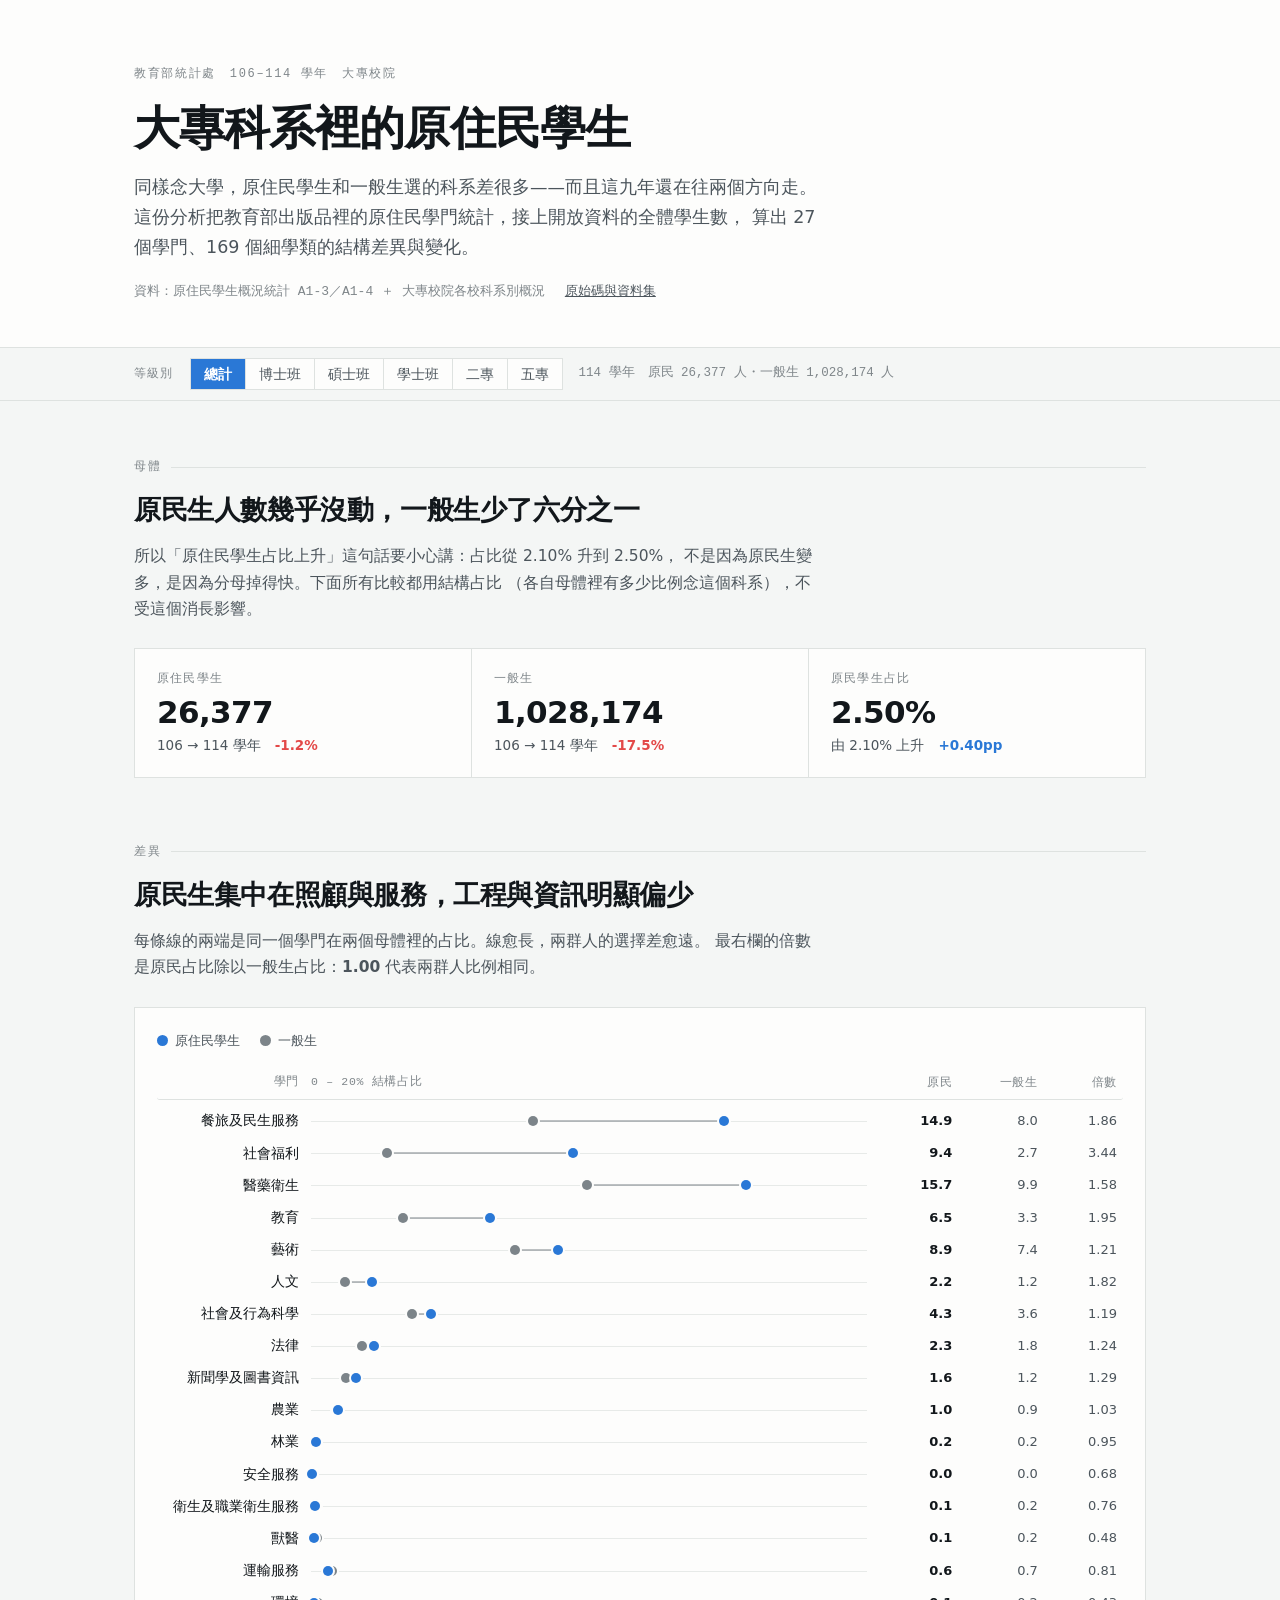
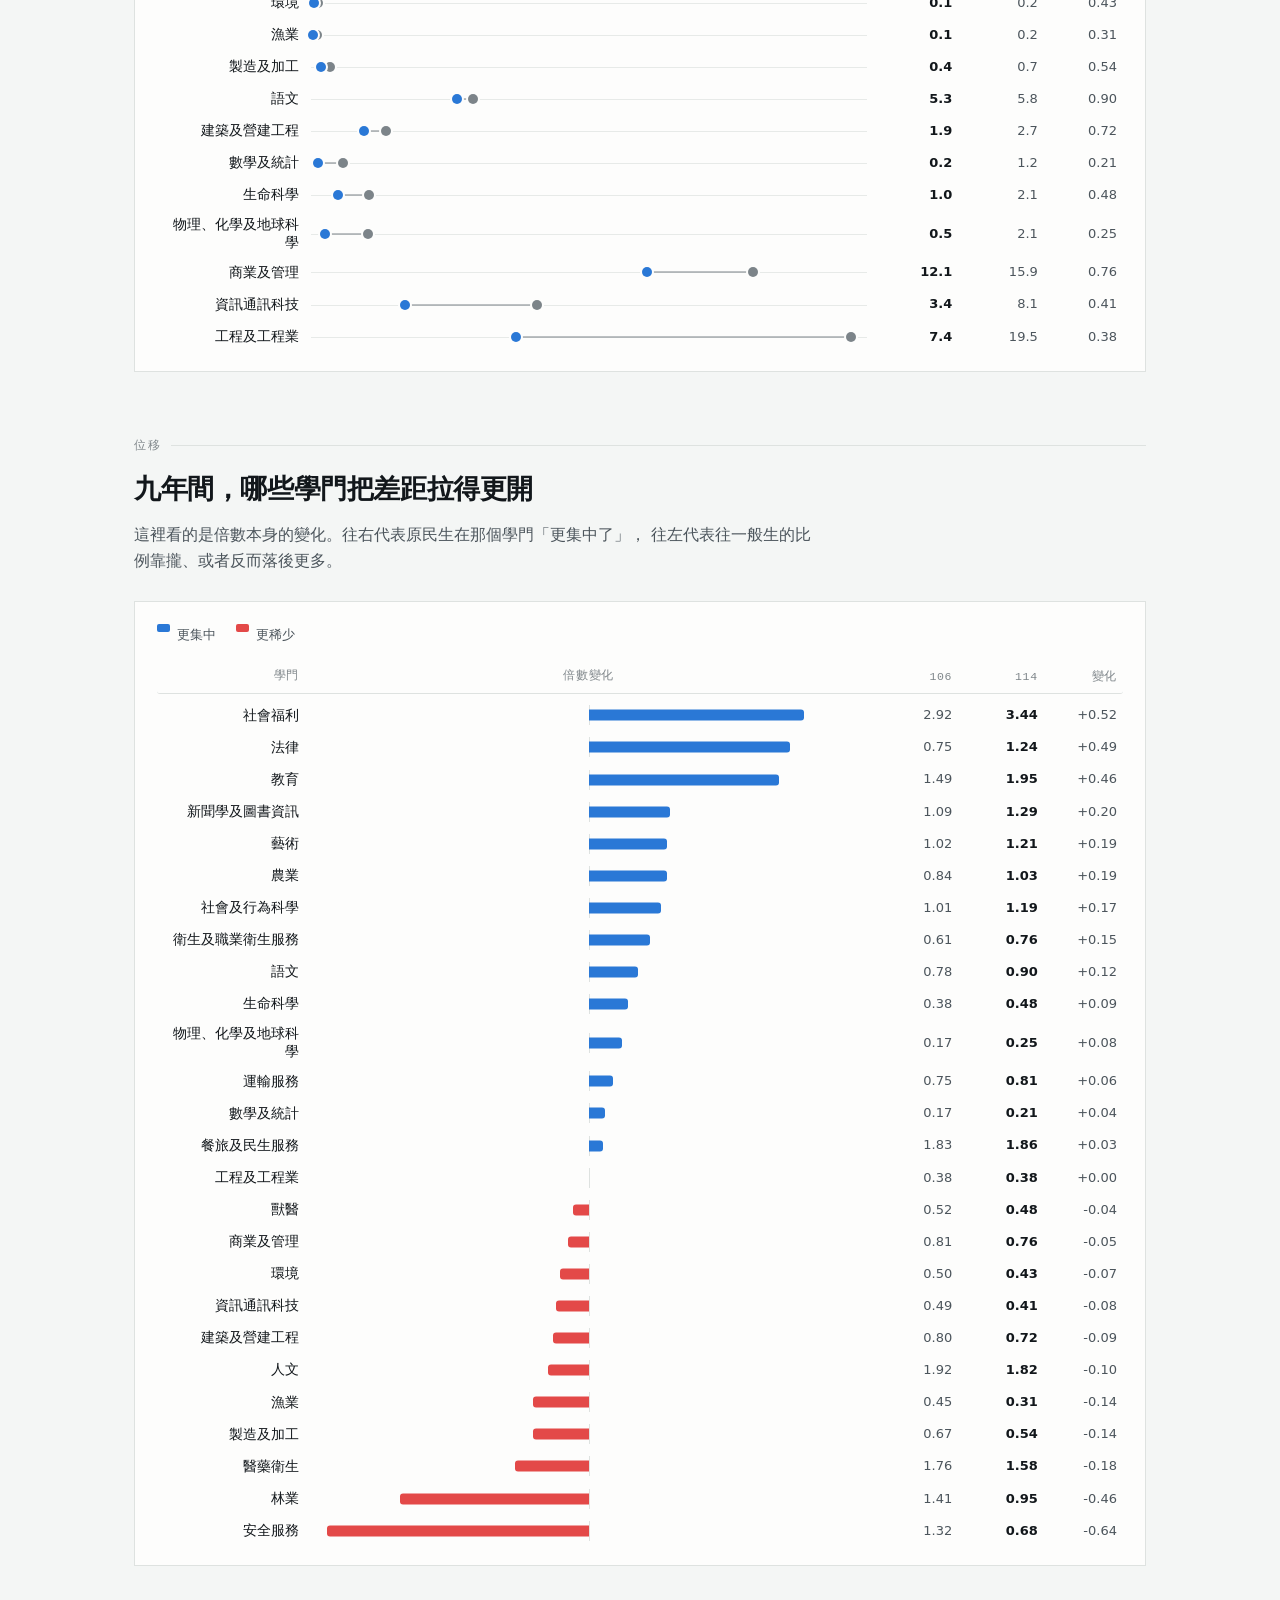
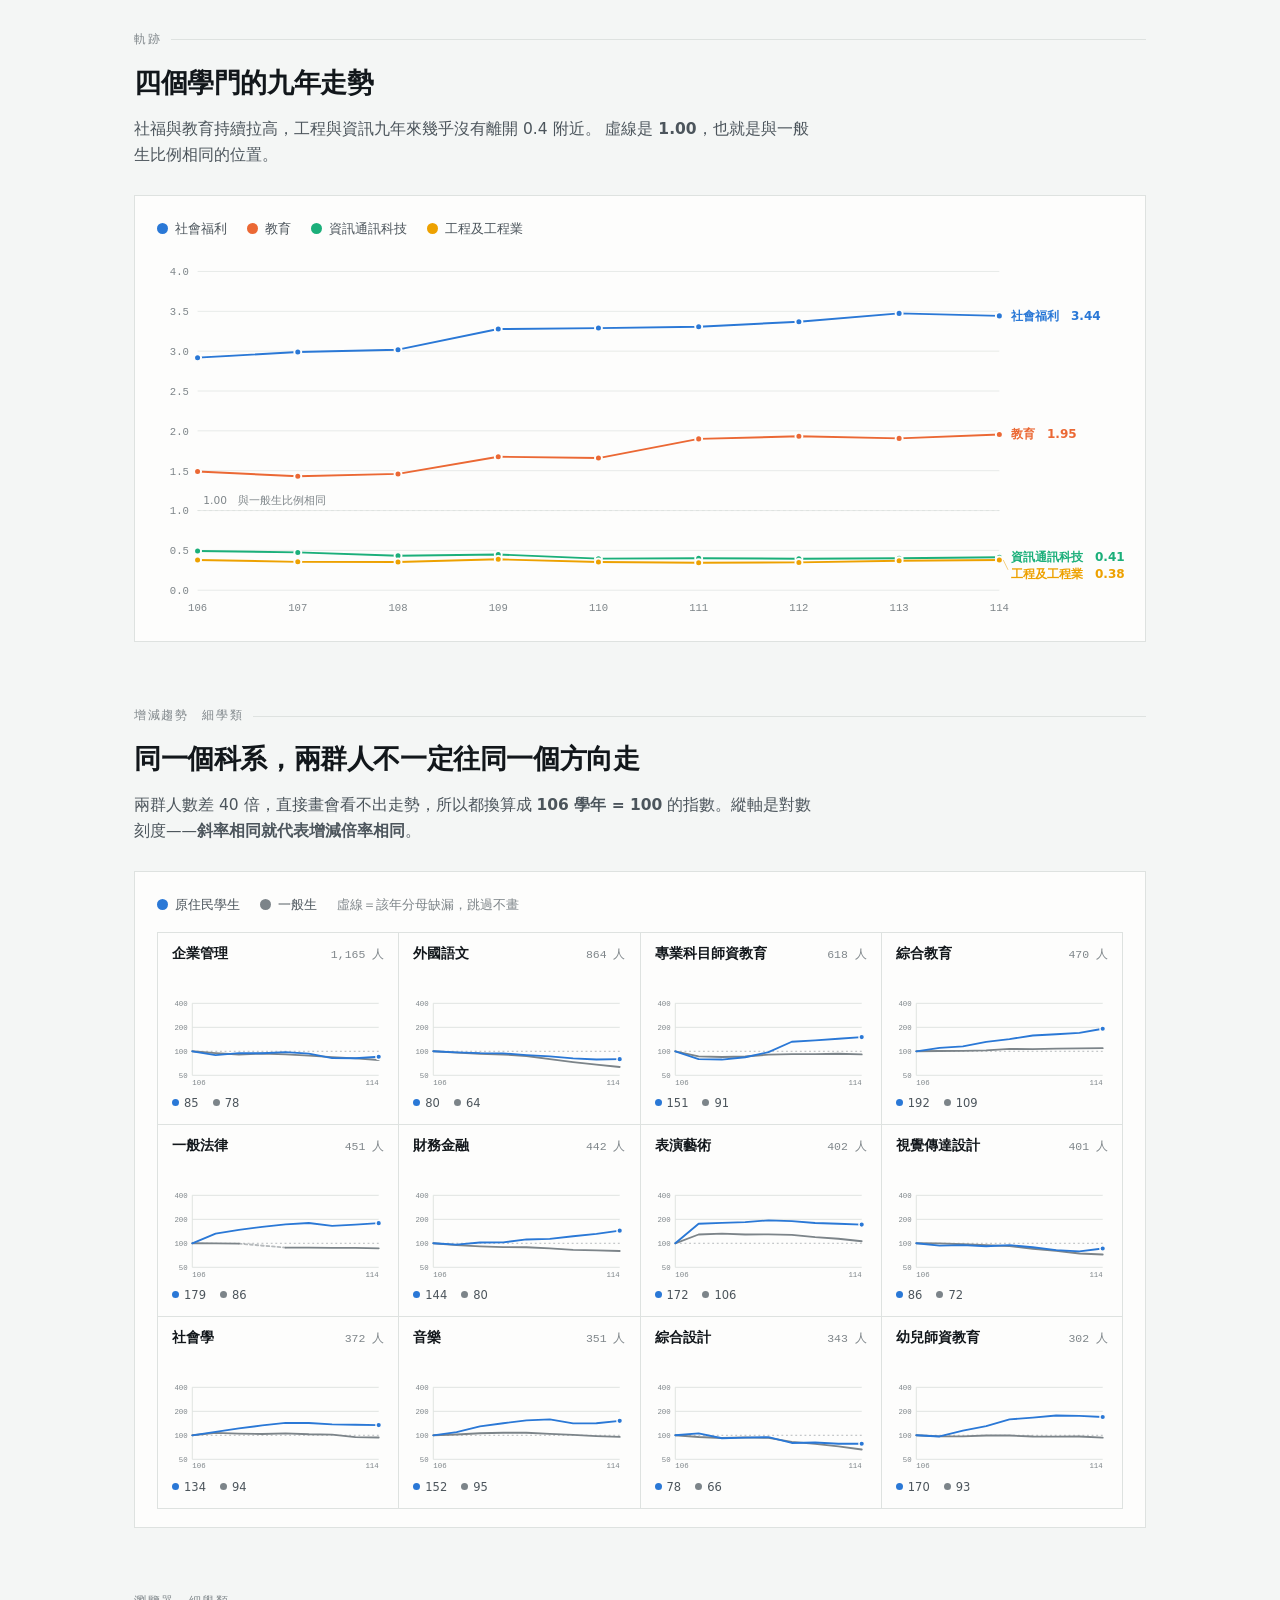
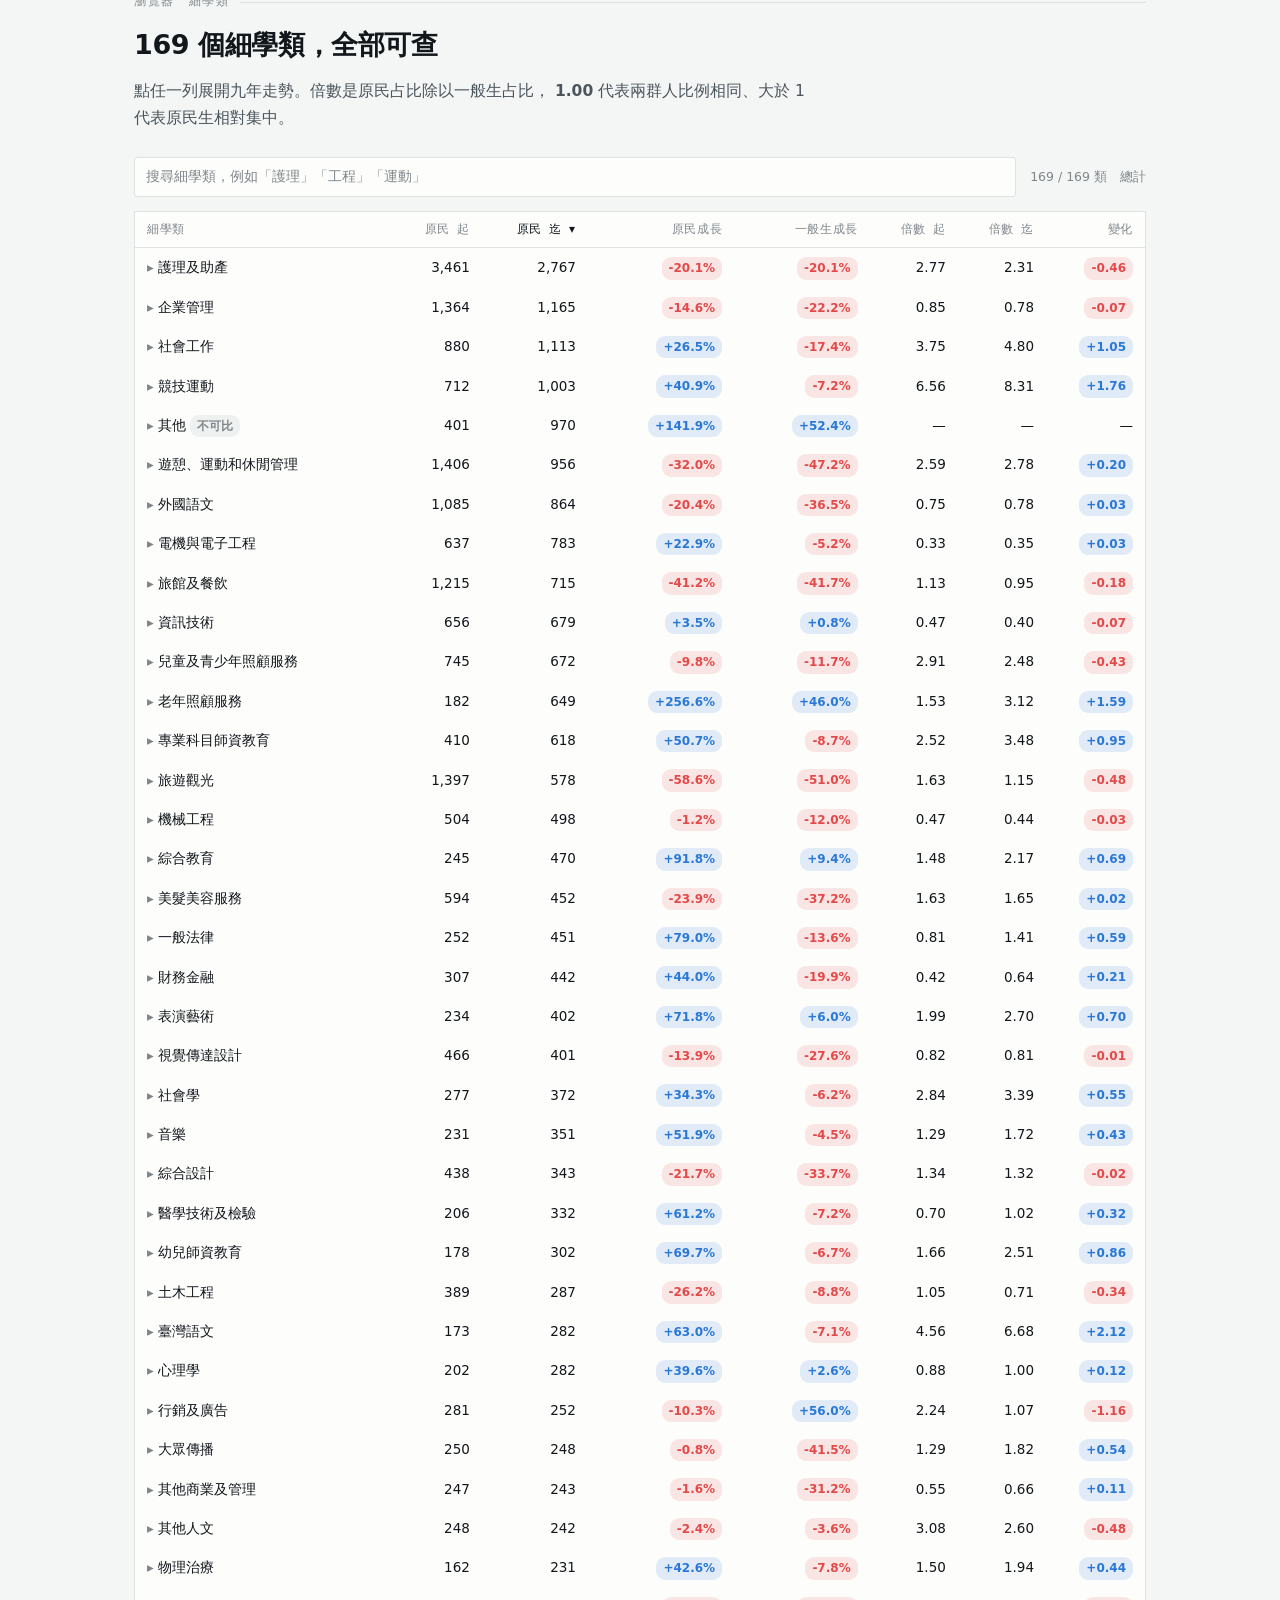
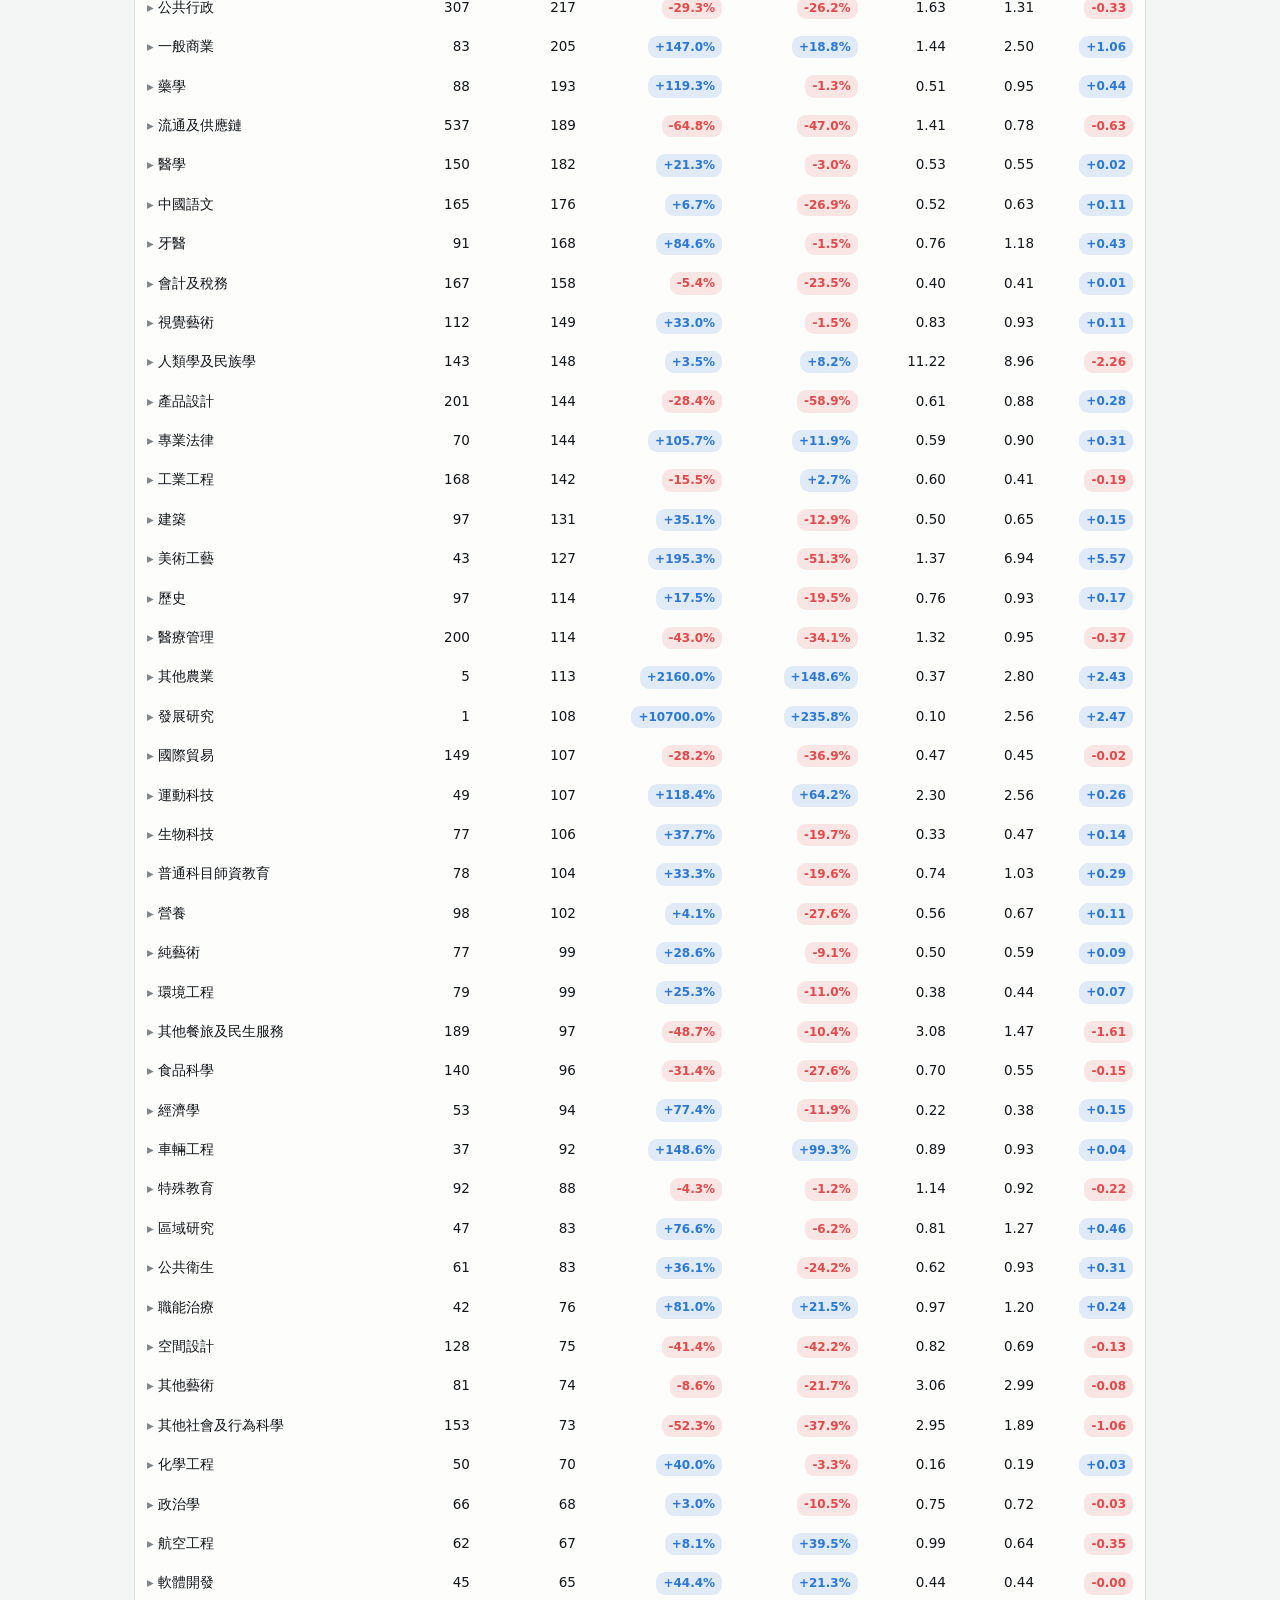
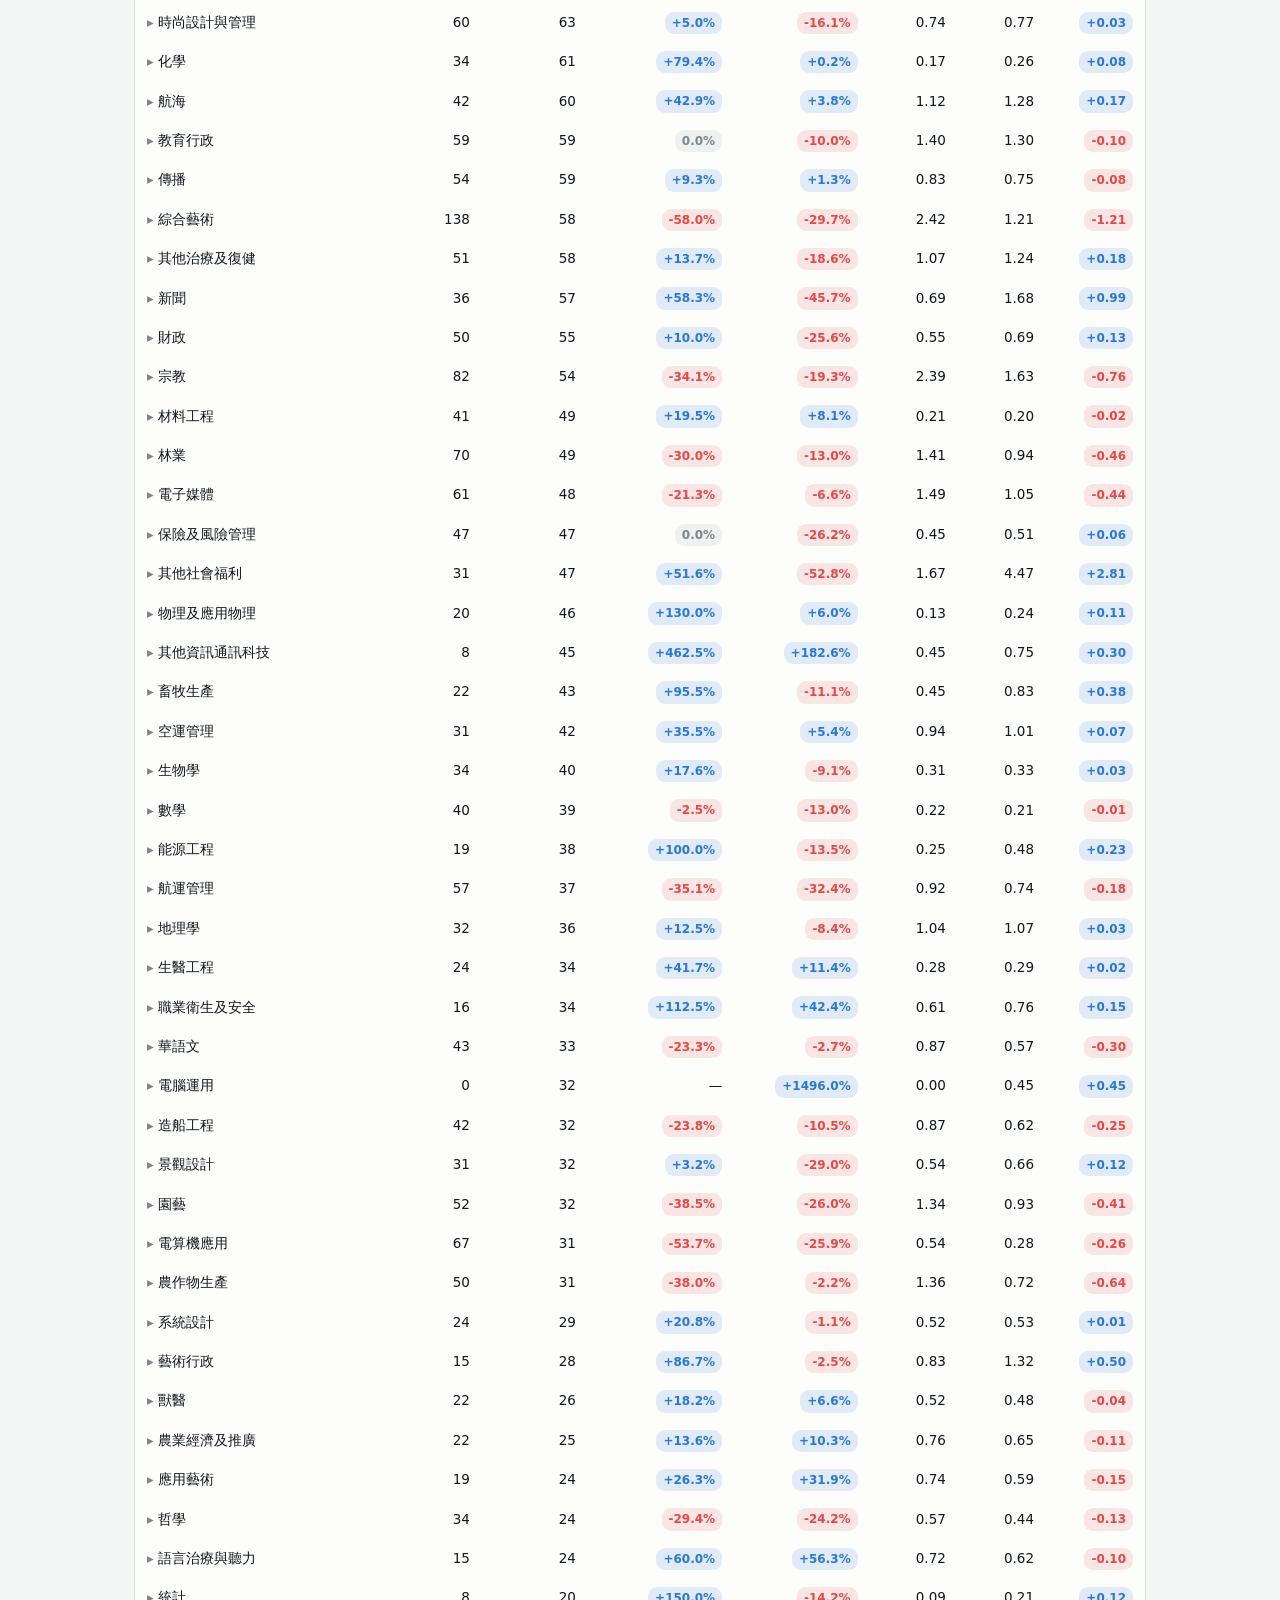
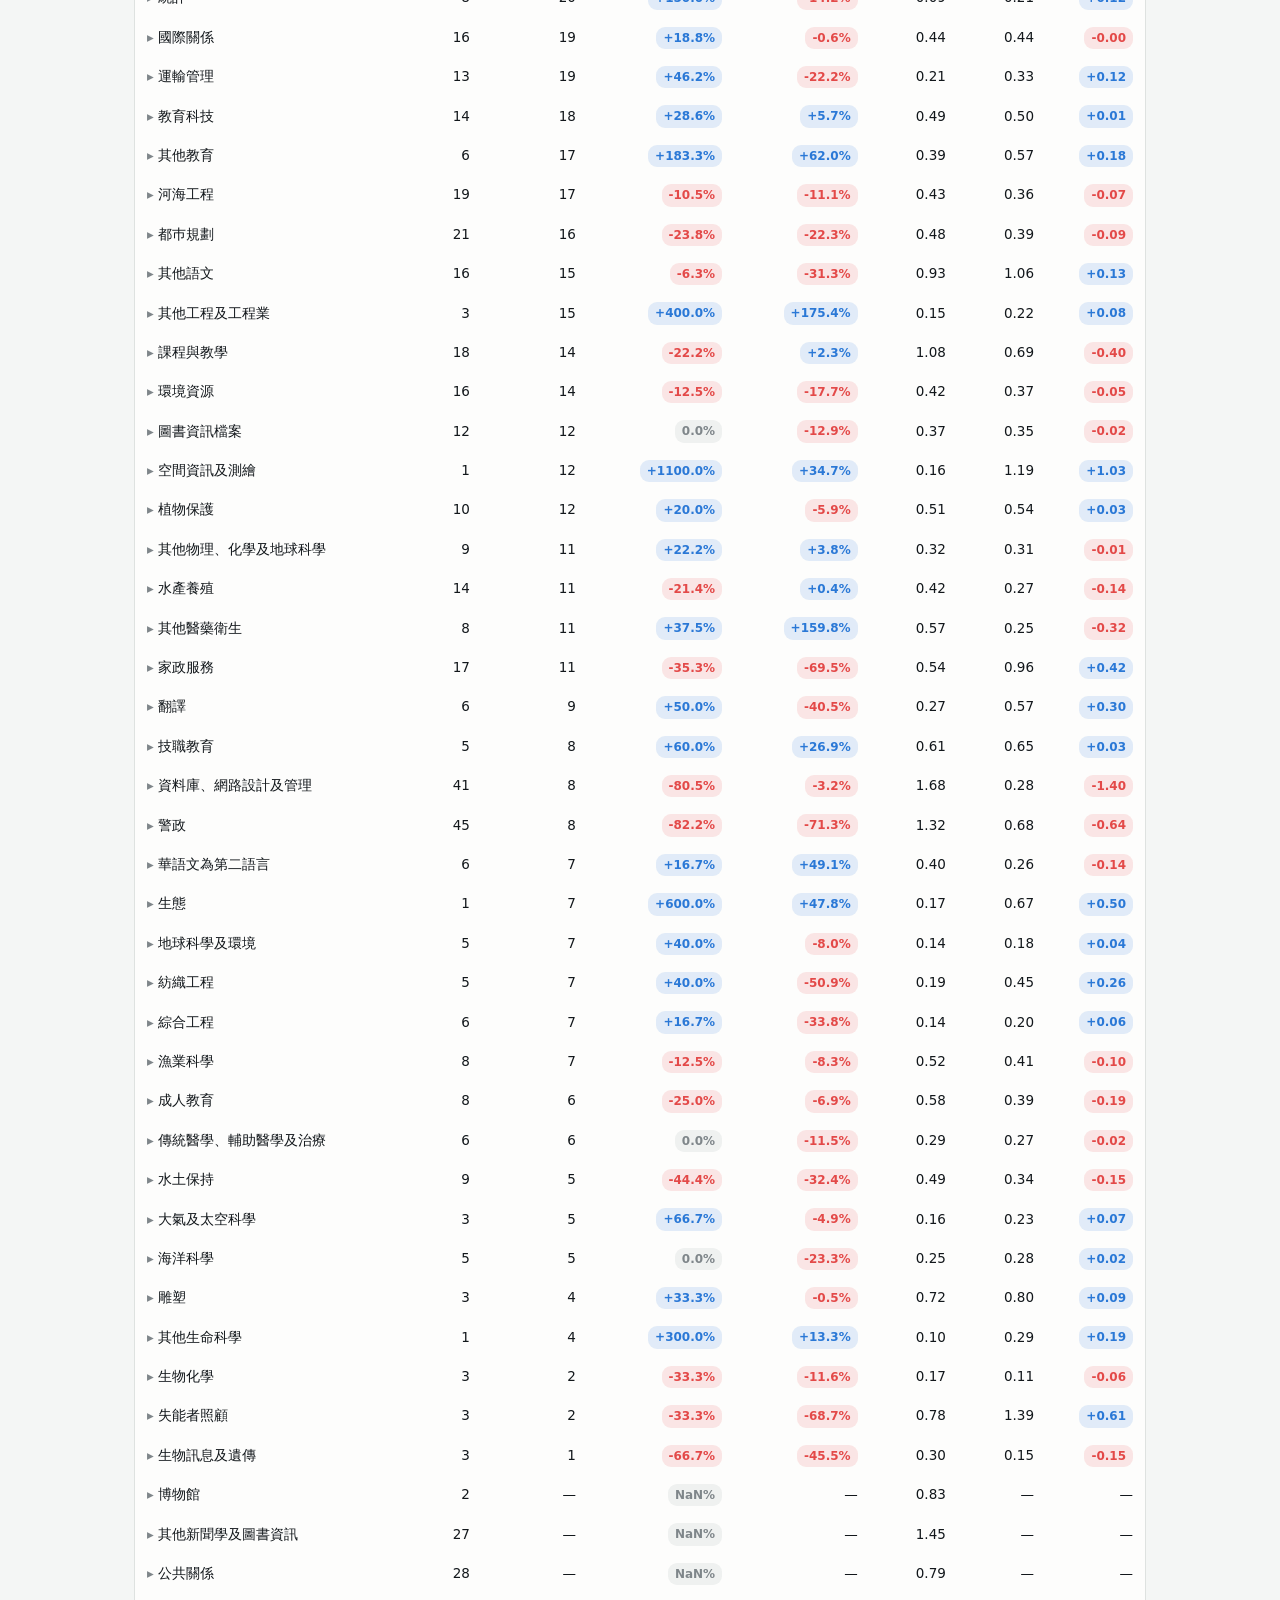
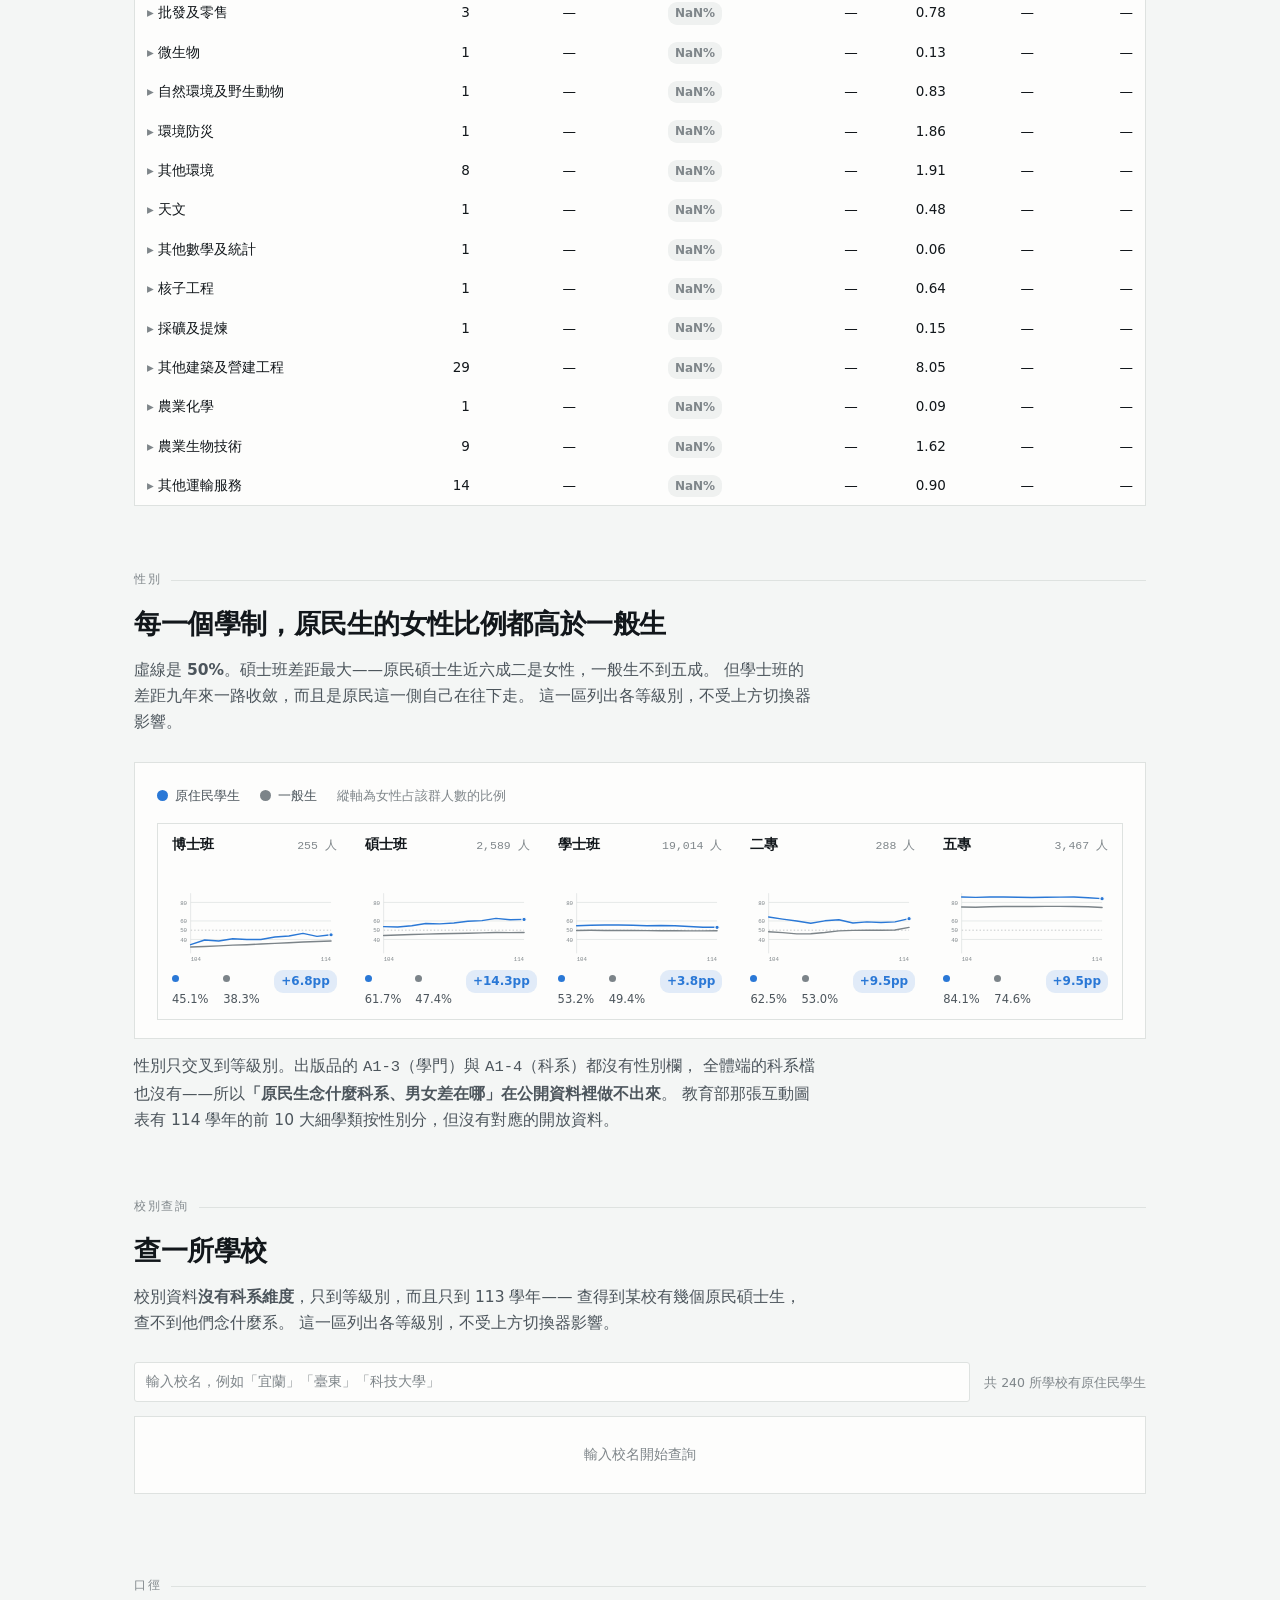
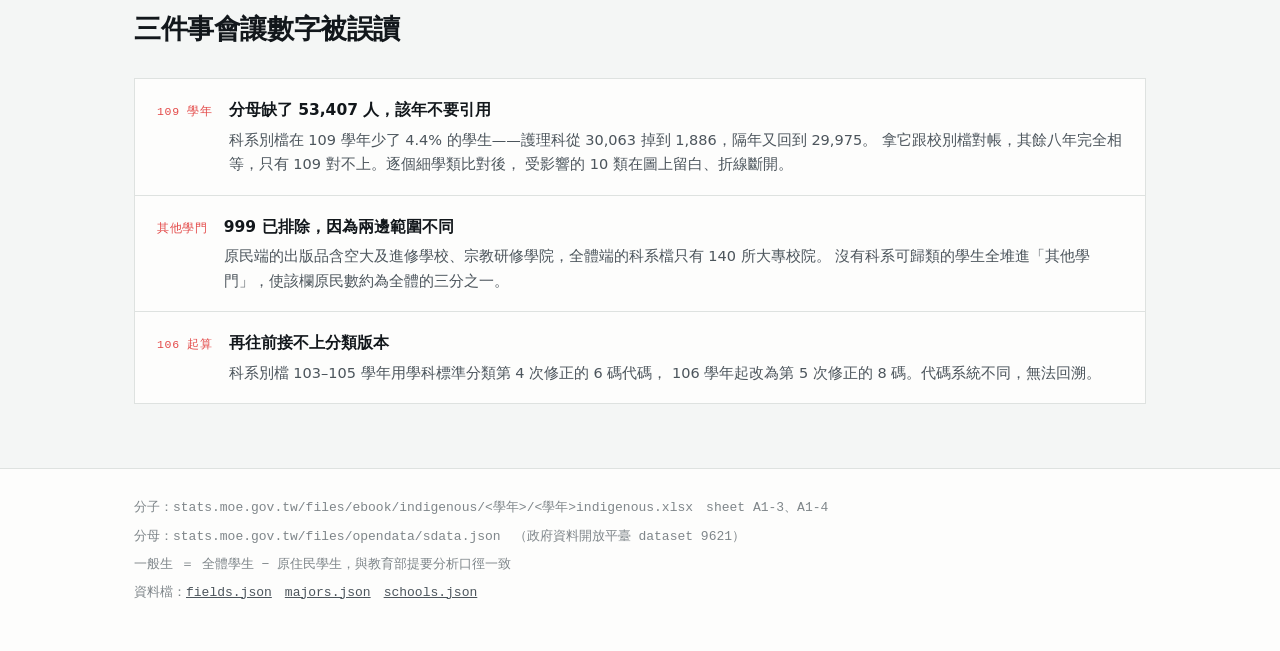
==== commit 2e54e245: "feat: 加入性別區塊（等級別 × 女性占比，104–114 學年） 原民端用 opendata A2-3、全體端用校別學生數的男女計。兩邊都只含大專校院， 所以這一塊的口徑比學門分析乾淨，沒有分子" ====
--- a/docs/index.html
+++ b/docs/index.html
@@ -159,6 +159,10 @@
 .pan .b100{stroke:var(--muted); stroke-width:1; stroke-dasharray:2 3; opacity:.6}
 .pan .brk{stroke-dasharray:3 3; opacity:.55}
 .pan .ptick,.pan .yr{fill:var(--muted); font-size:8px; font-family:ui-monospace,Consolas,monospace}
+/* 性別只有 5 格，用 gap 當分隔線的話最後一列會留一塊灰色空格；
+   改成窄一點的欄寬讓五格排成一列，並把分隔線畫在格子上而非背景。 */
+#gpanels{grid-template-columns:repeat(auto-fit,minmax(186px,1fr)); gap:0; background:none}
+#gpanels .pan{box-shadow:1px 0 0 0 var(--rule), 0 1px 0 0 var(--rule)}
 
 /* ---------- controls ---------- */
 .bar{display:flex; flex-wrap:wrap; gap:10px 14px; align-items:center; margin-bottom:14px}
@@ -377,6 +381,31 @@
     </div>
   </section>
 
+  <section id="gender">
+    <div class="sec-head">
+      <div class="eyebrow">性別</div>
+      <h2>每一個學制，原民生的女性比例都高於一般生</h2>
+      <p class="note">
+        虛線是 <b>50%</b>。碩士班差距最大——原民碩士生近六成二是女性，一般生不到五成。
+        但學士班的差距九年來一路收斂，而且是原民這一側自己在往下走。
+        這一區列出各等級別，不受上方切換器影響。
+      </p>
+    </div>
+    <div class="card">
+      <div class="legend">
+        <span><i class="swatch" style="background:var(--ind)"></i>原住民學生</span>
+        <span><i class="swatch" style="background:var(--gen)"></i>一般生</span>
+        <span class="dashnote">縱軸為女性占該群人數的比例</span>
+      </div>
+      <div class="grid" id="gpanels"></div>
+    </div>
+    <p class="note" style="margin-top:14px">
+      性別只交叉到等級別。出版品的 <code>A1-3</code>（學門）與 <code>A1-4</code>（科系）都沒有性別欄，
+      全體端的科系檔也沒有——所以<b>「原民生念什麼科系、男女差在哪」在公開資料裡做不出來</b>。
+      教育部那張互動圖表有 114 學年的前 10 大細學類按性別分，但沒有對應的開放資料。
+    </p>
+  </section>
+
   <section id="schools">
     <div class="sec-head">
       <div class="eyebrow">校別查詢</div>
@@ -467,8 +496,8 @@
   el.addEventListener("pointerleave", hideTip);
 }
 
-const [N, F, M, S] = await Promise.all(
-  ["narrative", "fields", "majors", "schools"]
+const [N, F, M, S, G] = await Promise.all(
+  ["narrative", "fields", "majors", "schools", "gender"]
     .map(n => fetch(`data/${n}.json`).then(r => r.json())));
 
 const YEARS = F.years, Y0 = 0, Y1 = YEARS.length - 1;
@@ -841,6 +870,48 @@
     browser();
   });
 });
+
+/* ============ 性別：五個學制的女性占比 ============ */
+(function gender(){
+  const host = $("#gpanels"), GY = G.years, gi = GY.length - 1;
+  const W = 230, H = 108, ml = 26, mr = 8, mt = 10, mb = 14;
+  const LO = 25, HI = 90;                              // 女性占比的顯示範圍
+  const X = i => ml + i * (W - ml - mr) / (GY.length - 1);
+  const Y = v => mt + (1 - (v - LO) / (HI - LO)) * (H - mt - mb);
+  const line = (v, color) =>
+    `<path class="ser" stroke="${color}" d="${v.map((p, i) => `${i ? "L" : "M"}${X(i)} ${Y(p)}`).join(" ")}"/>`;
+
+  host.innerHTML = G.items.map(it => {
+    const ind = it.im.map((m, i) => it.if_[i] / (m + it.if_[i]) * 100);
+    const gen = it.gm.map((m, i) => it.gf[i] / (m + it.gf[i]) * 100);
+    let g = "";
+    for (const v of [40, 60, 80]) g += `<line class="bl" x1="${ml}" y1="${Y(v)}" x2="${W - mr}" y2="${Y(v)}"/>`;
+    g += `<line class="b100" x1="${ml}" y1="${Y(50)}" x2="${W - mr}" y2="${Y(50)}"/>`;
+    for (const v of [80, 60, 50, 40]) g += `<text class="ptick" x="${ml - 5}" y="${Y(v) + 3}" text-anchor="end">${v}</text>`;
+    g += `<line class="bl" x1="${ml}" y1="${mt}" x2="${ml}" y2="${H - mb}"/>`
+       + line(gen, "var(--gen)") + line(ind, "var(--ind)")
+       + `<circle cx="${X(gi)}" cy="${Y(ind[gi])}" r="3" fill="var(--ind)" stroke="var(--surface)" stroke-width="1.5"/>`
+       + `<text class="yr" x="${ml}" y="${H - 3}">${GY[0]}</text>`
+       + `<text class="yr" x="${W - mr}" y="${H - 3}" text-anchor="end">${GY[gi]}</text>`;
+    const gap = ind[gi] - gen[gi];
+    return `<div class="pan">
+      <div class="t"><b>${it.lv}</b><span>${(it.im[gi] + it.if_[gi]).toLocaleString()} 人</span></div>
+      <svg viewBox="0 0 ${W} ${H}" role="img"
+        aria-label="${it.lv}：${GY[gi]} 學年原民女性占比 ${ind[gi].toFixed(1)}%、一般生 ${gen[gi].toFixed(1)}%">${g}</svg>
+      <div class="f"><span><i style="background:var(--ind)"></i>${ind[gi].toFixed(1)}%</span>
+        <span><i style="background:var(--gen)"></i>${gen[gi].toFixed(1)}%</span>
+        <span style="margin-left:auto"><span class="pill ${cls(gap)}">${gap > 0 ? "+" : ""}${gap.toFixed(1)}pp</span></span></div>
+    </div>`;
+  }).join("");
+
+  G.items.forEach((it, k) => {
+    const ind = it.im.map((m, i) => it.if_[i] / (m + it.if_[i]) * 100);
+    const gen = it.gm.map((m, i) => it.gf[i] / (m + it.gf[i]) * 100);
+    hoverable(host.children[k],
+      `<b>${it.lv}・女性占比</b>` + GY.map((y, i) =>
+        `<div class="r"><span>${y}</span><span>原民 ${ind[i].toFixed(1)}%　一般 ${gen[i].toFixed(1)}%</span></div>`).join(""));
+  });
+})();
 
 /* ============ 校別查詢 ============ */
 (function schools(){
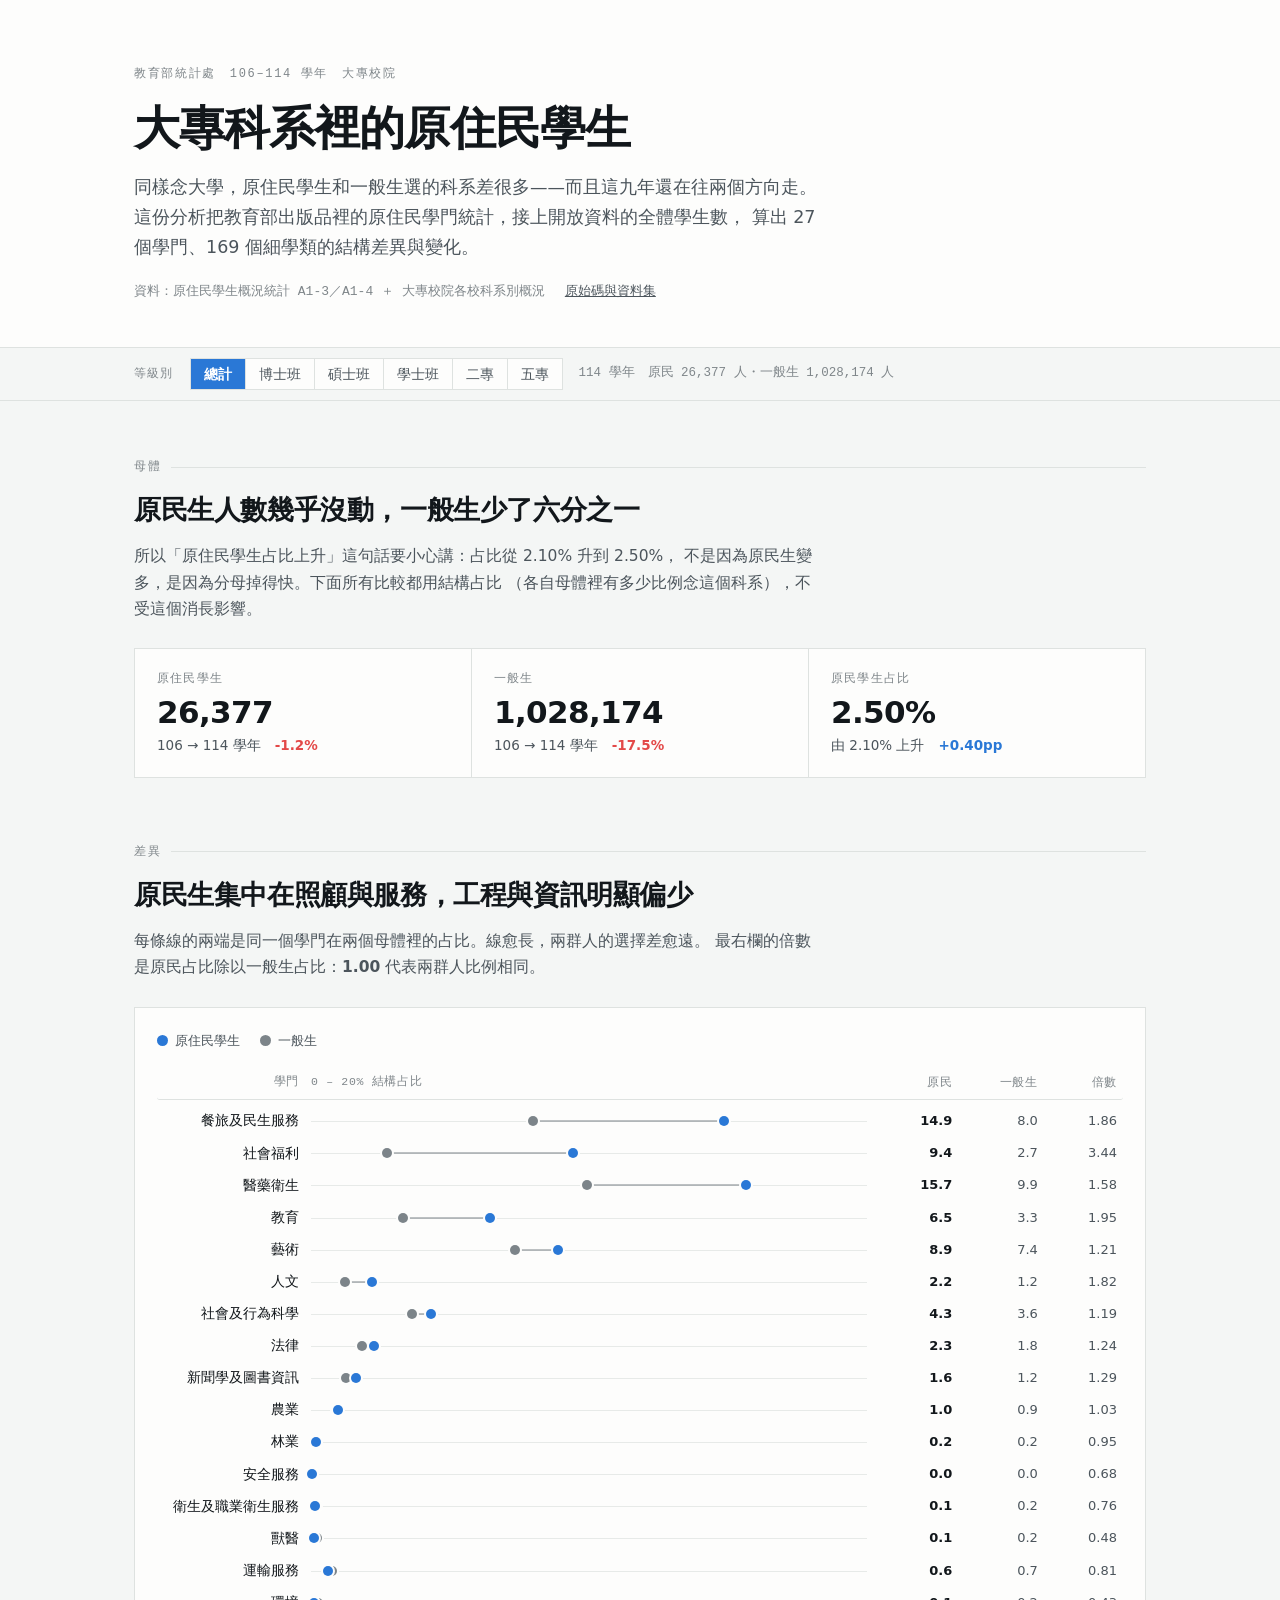
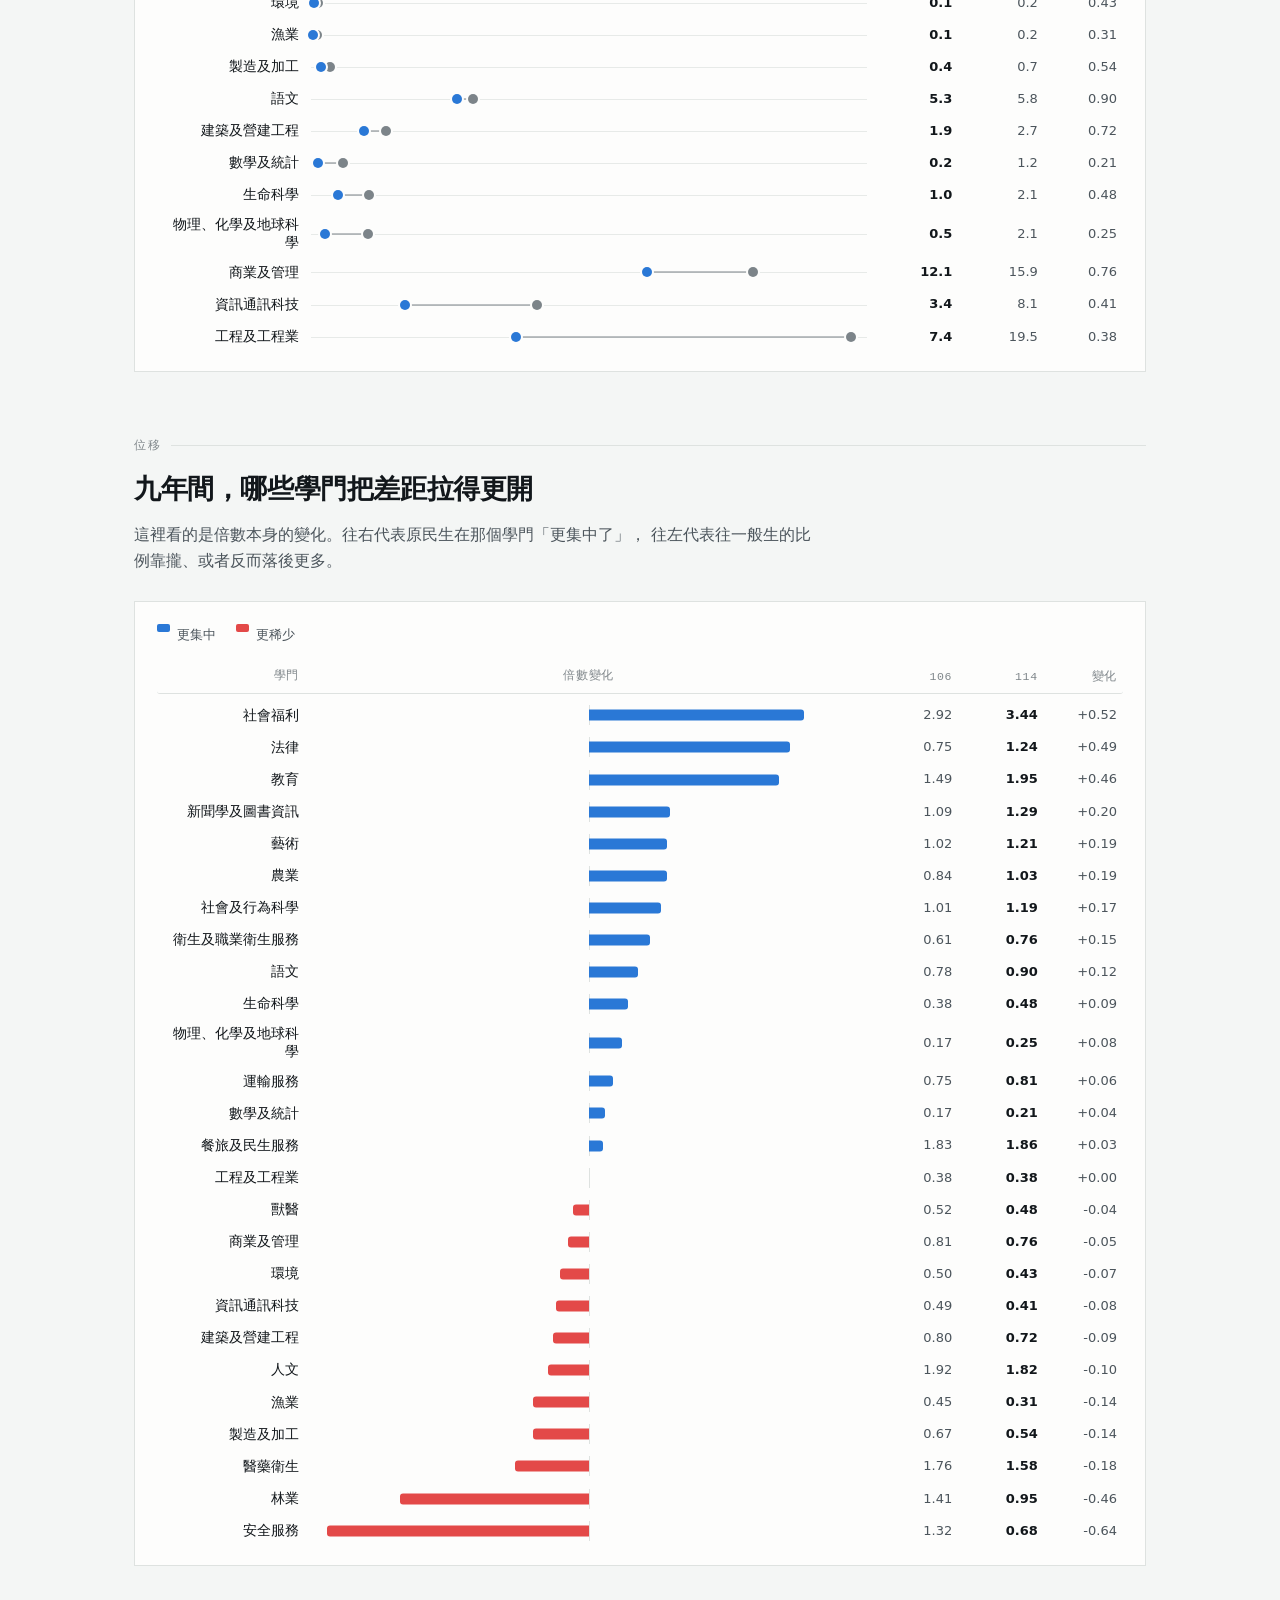
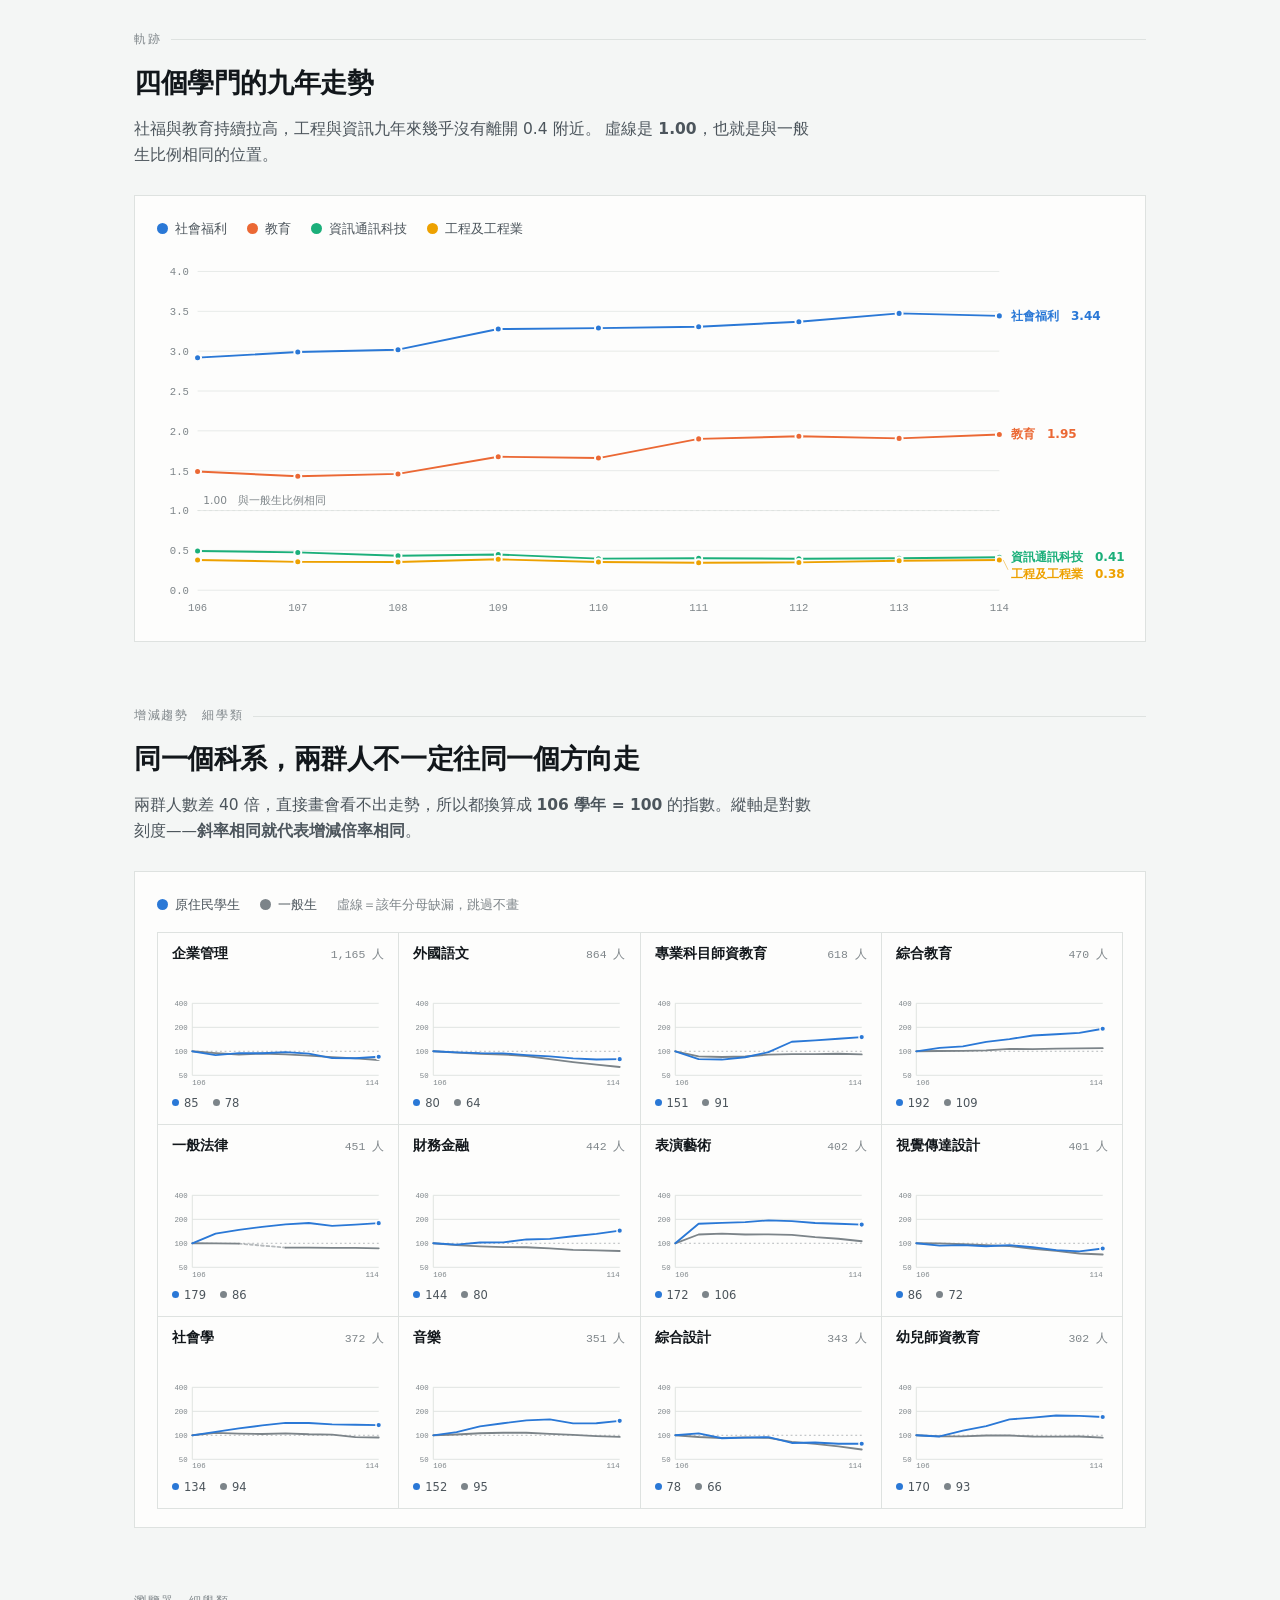
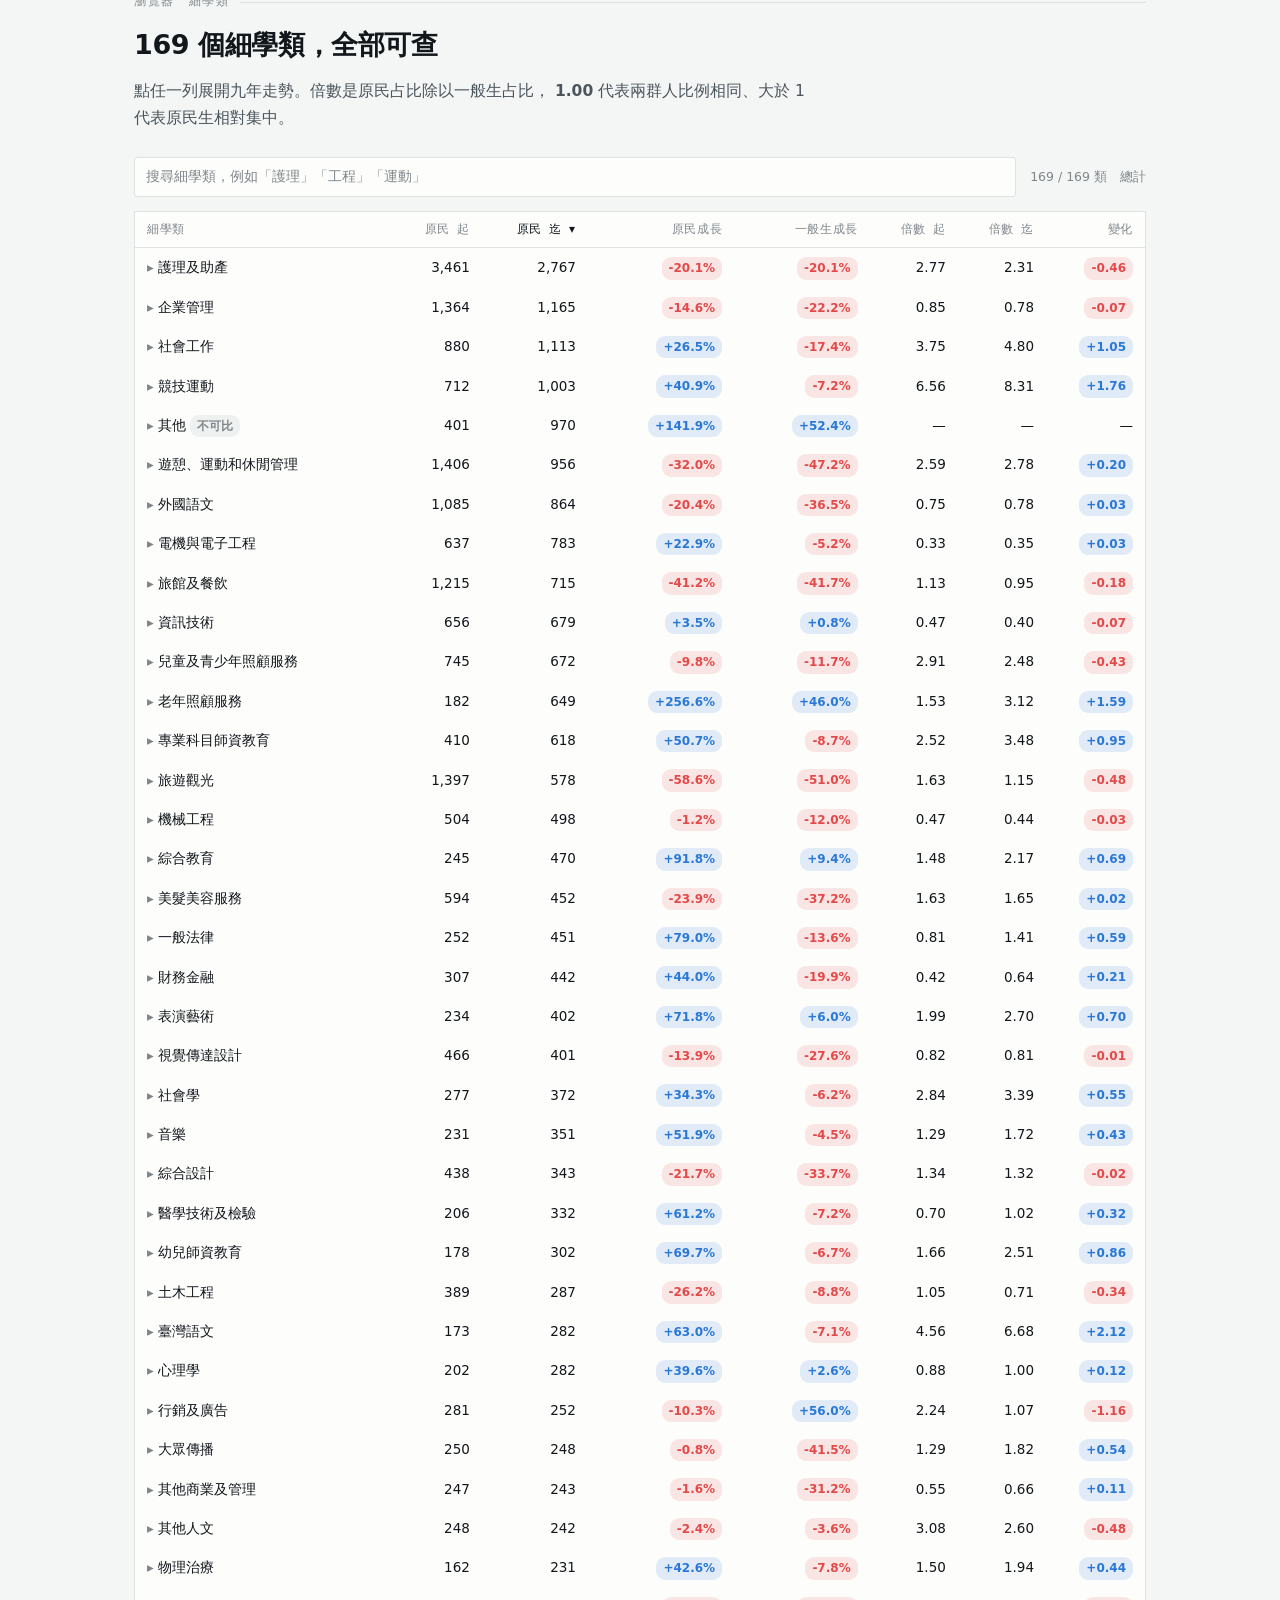
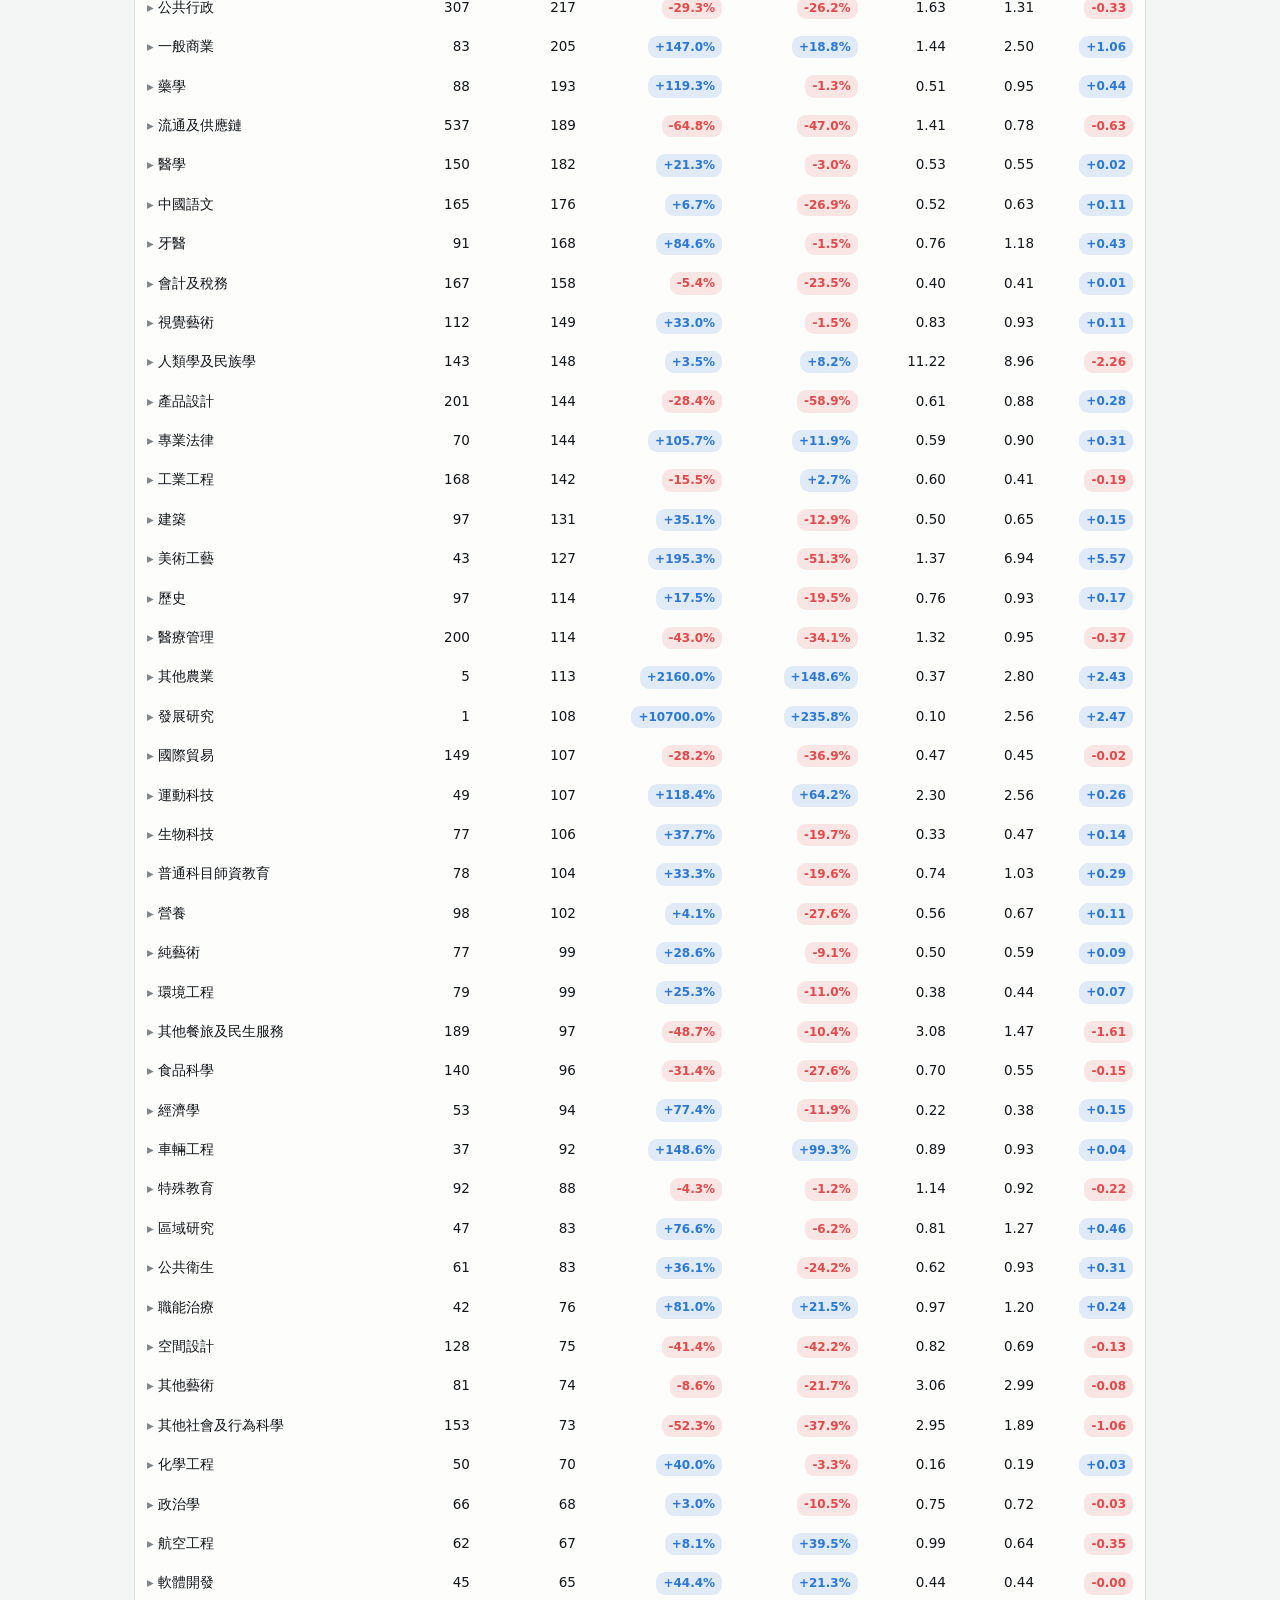
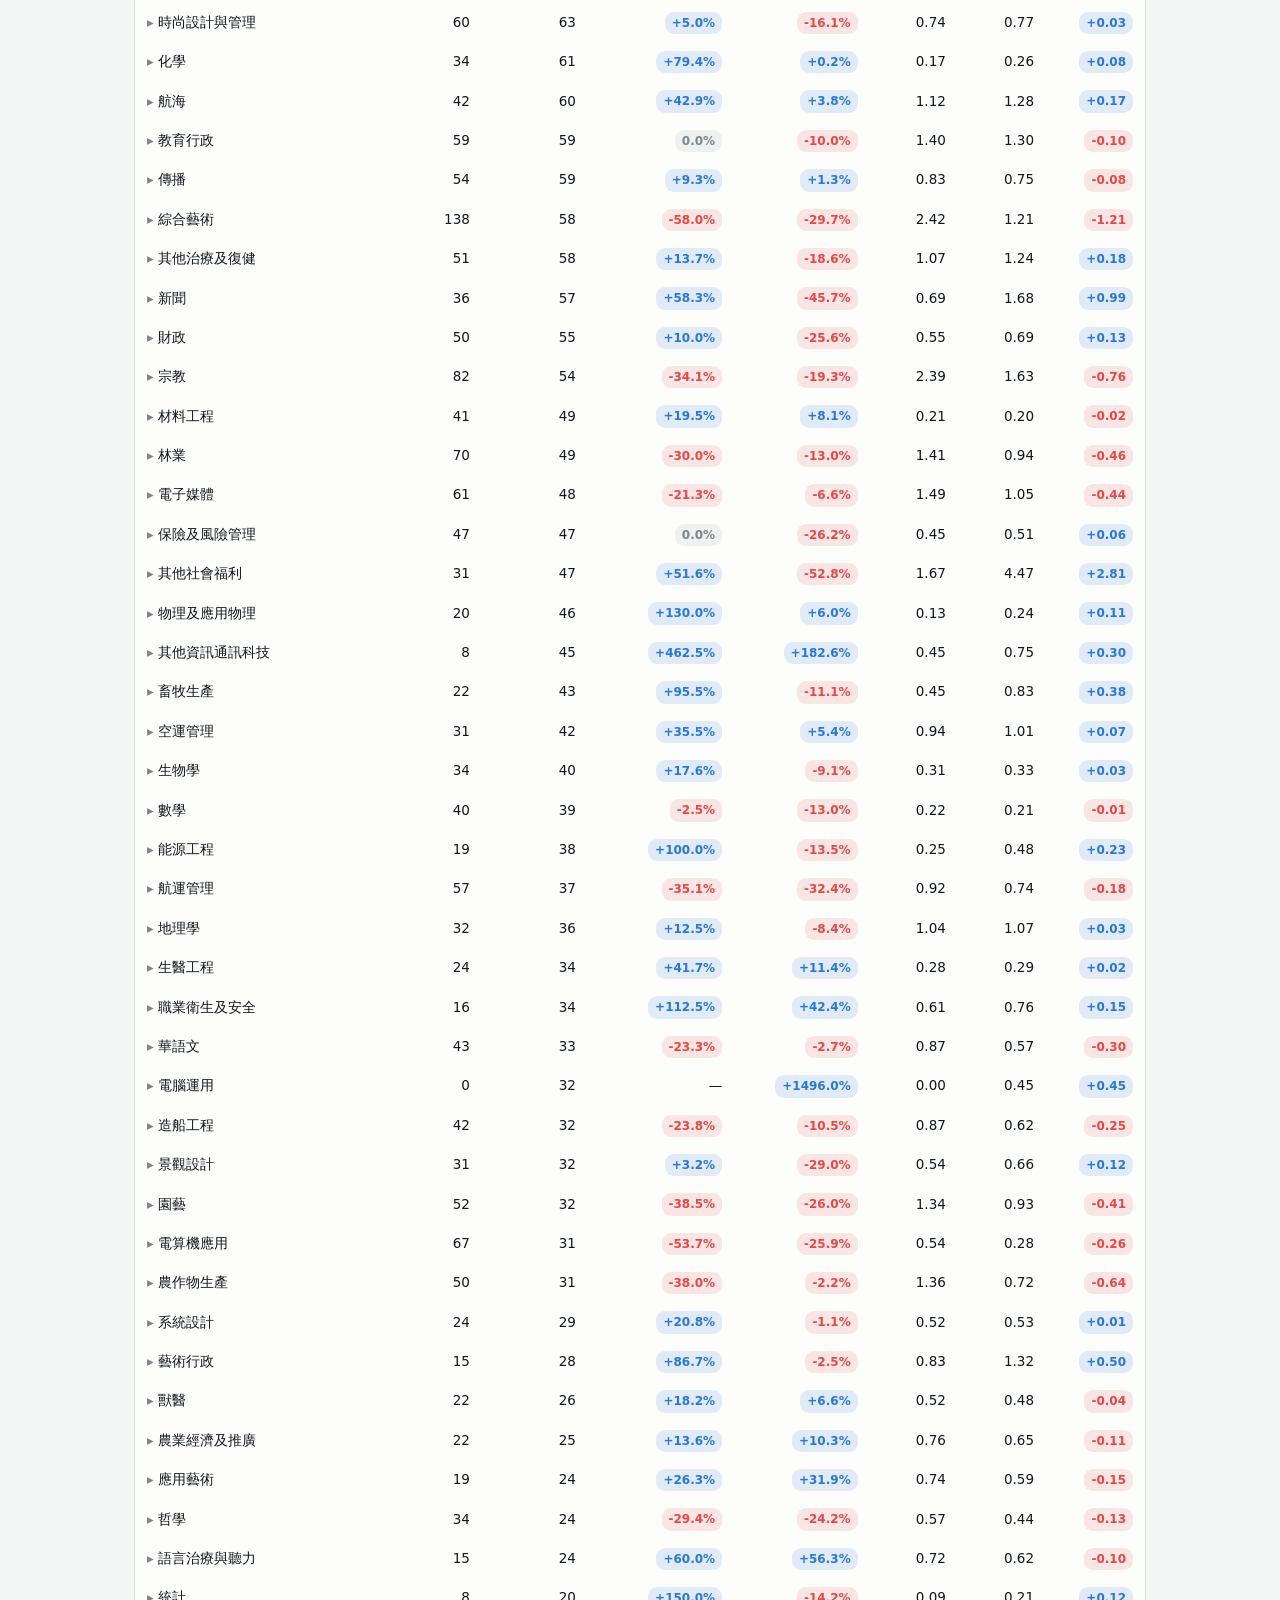
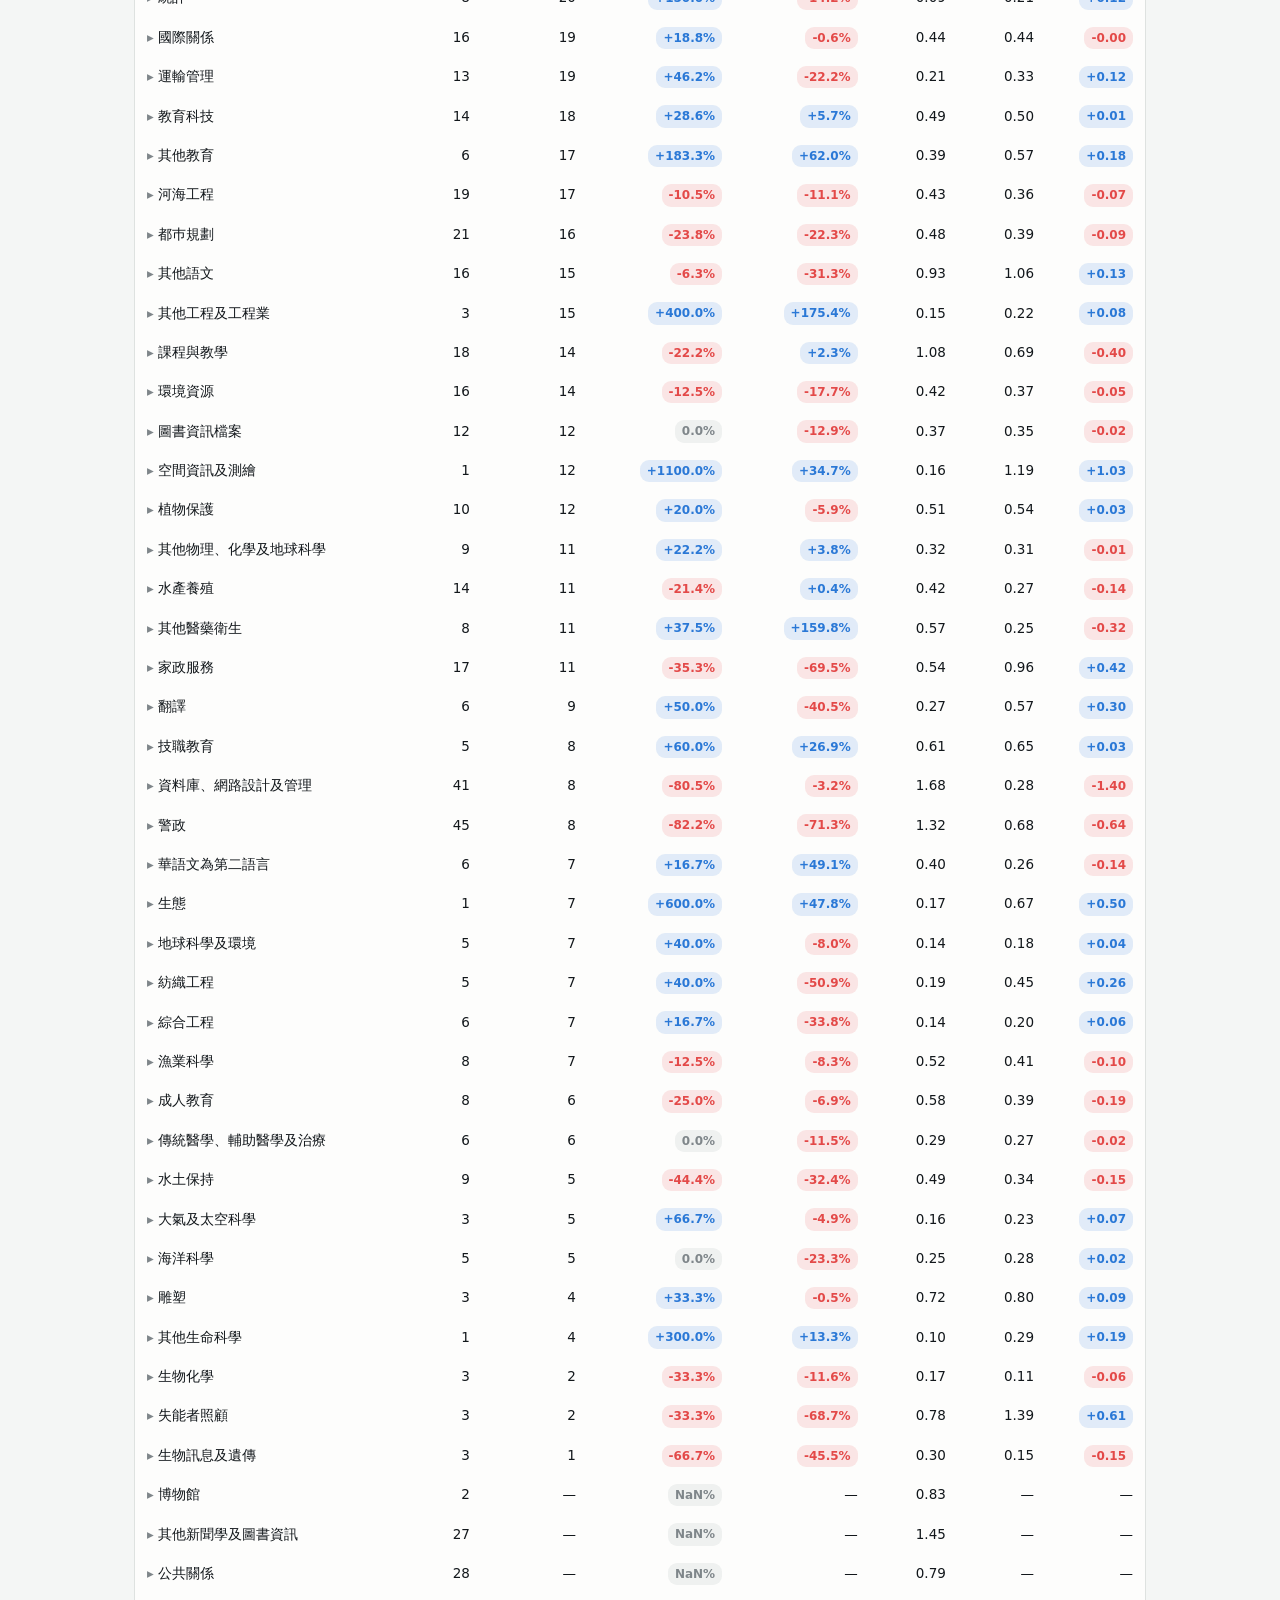
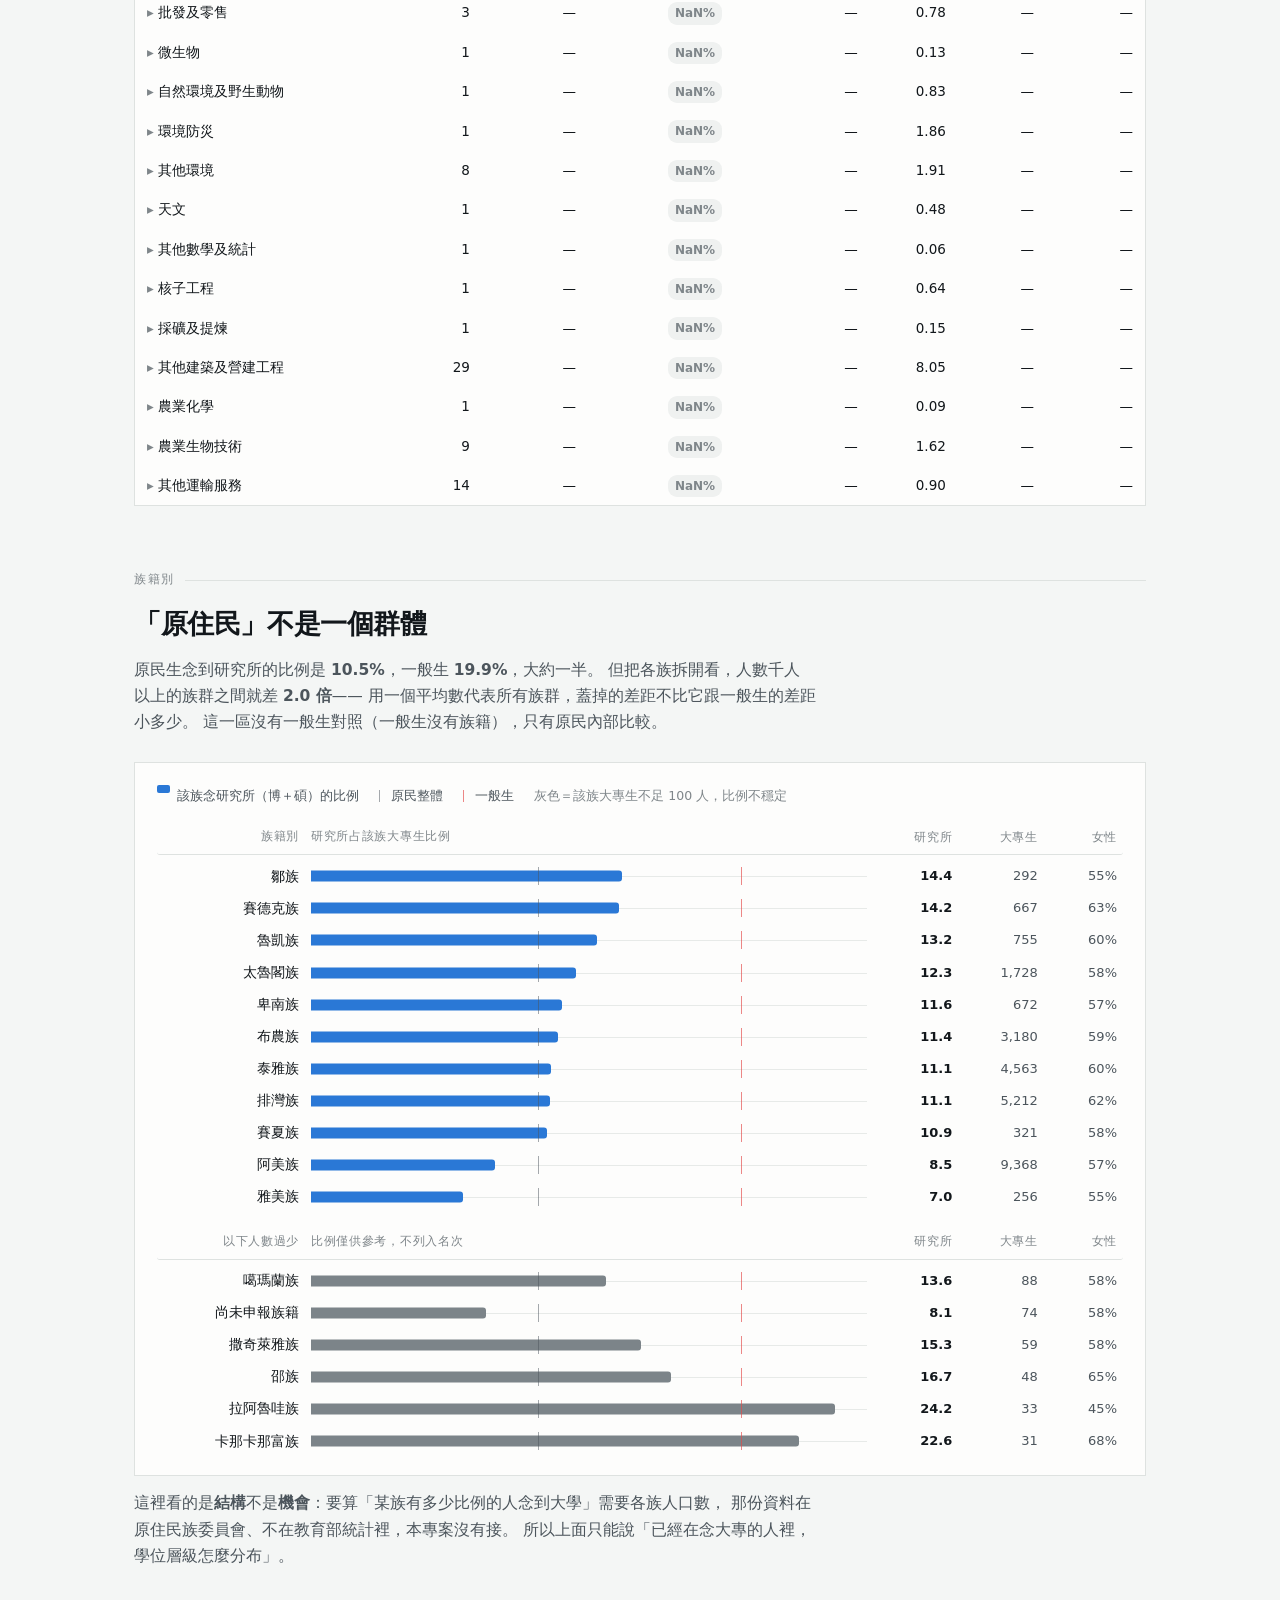
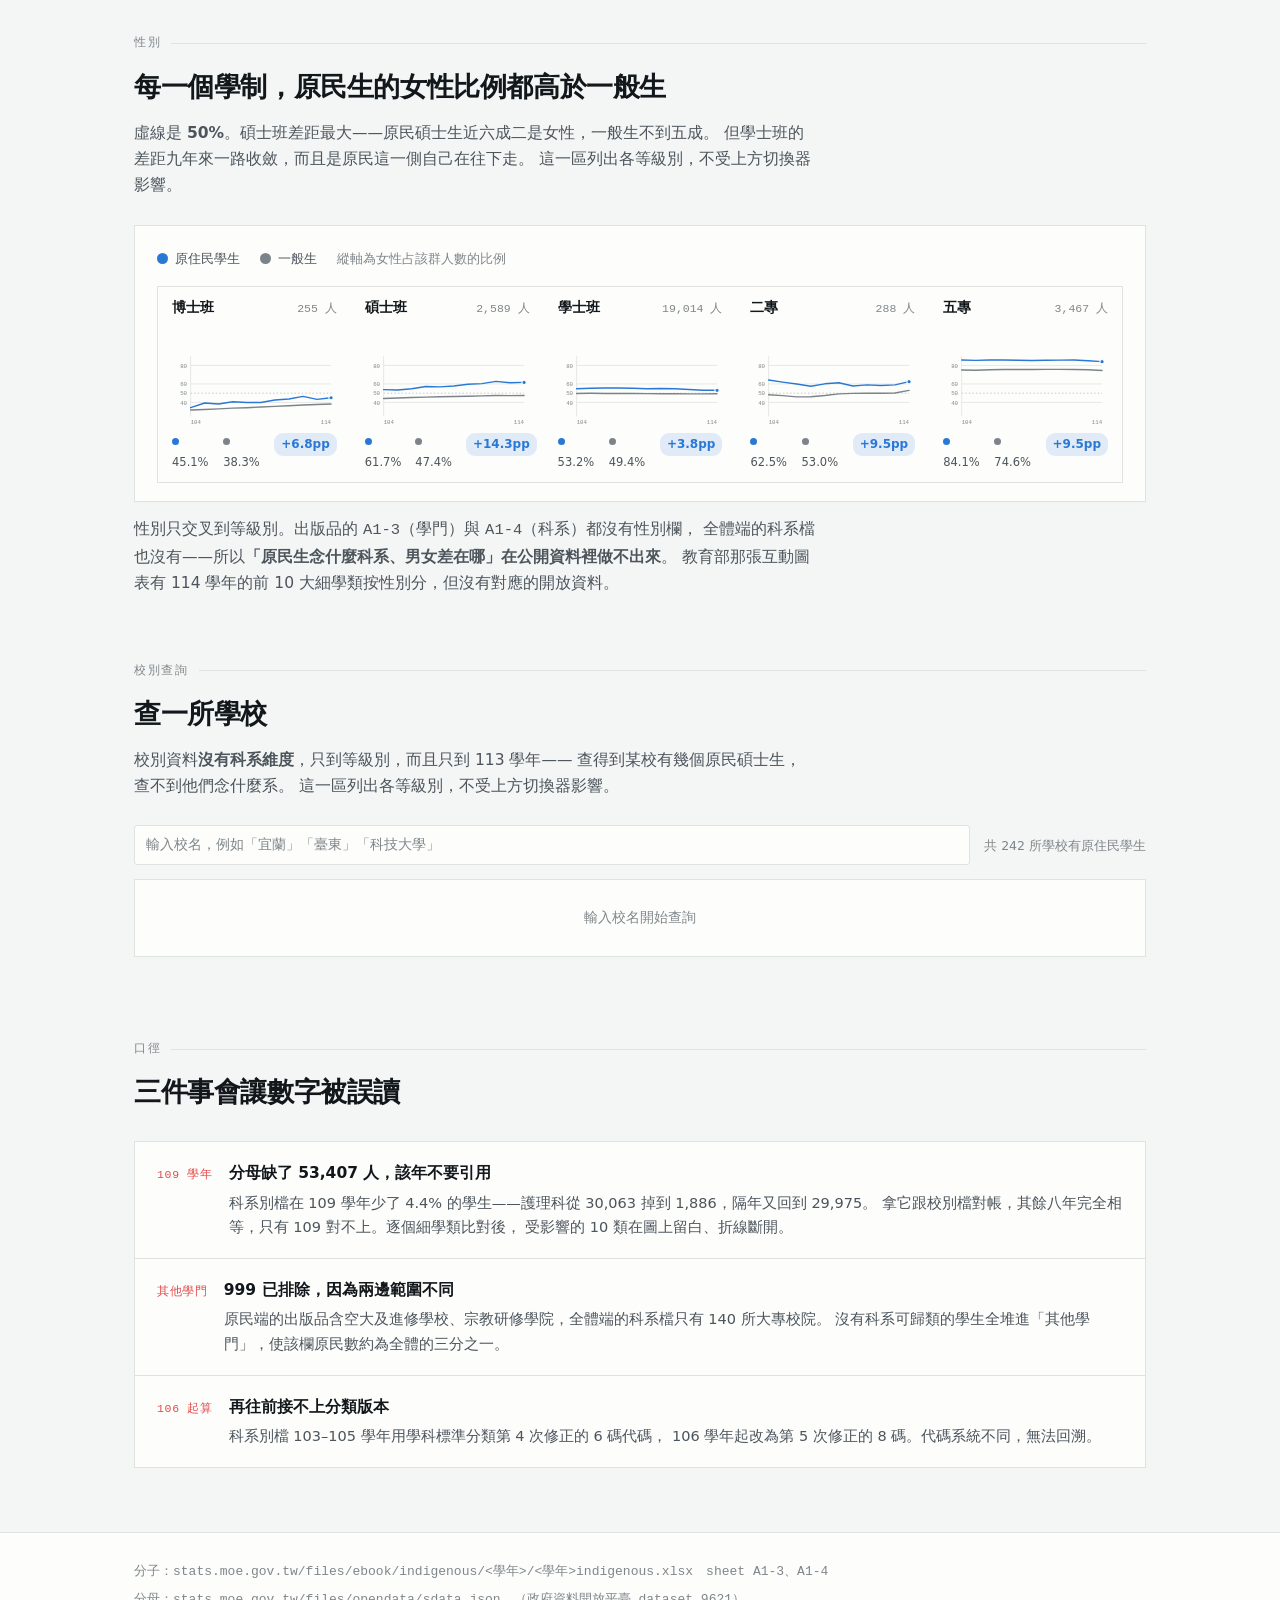
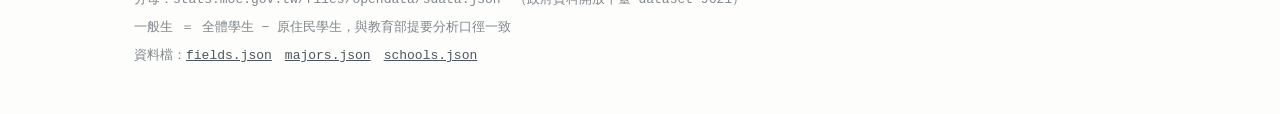
==== commit 6a8d508c: "feat: 校別補到 114 學年，新增族籍別維度 校別：opendata 的 A1-1 只更新到 113，改為以 opendata 為主、出版品補齊 114。 重疊的 104–113 每年都與 op" ====
--- a/docs/index.html
+++ b/docs/index.html
@@ -125,6 +125,10 @@
   transform:translate(-50%,-50%); box-shadow:0 0 0 2px var(--surface)}
 .dot.i{background:var(--ind)} .dot.g{background:var(--gen)}
 .row:hover .dot{box-shadow:0 0 0 2px var(--surface-2)}
+.ebar{position:absolute; top:50%; height:11px; transform:translateY(-50%); left:0;
+  background:var(--ind); border-radius:0 3px 3px 0}
+.eref{position:absolute; top:1px; bottom:1px; width:1px; background:var(--ink-2); opacity:.5}
+.eref.g{background:var(--neg); opacity:.65}
 .dv{position:relative; height:20px}
 .dv .zero{position:absolute; top:0; bottom:0; width:1px; background:var(--rule)}
 .dv .b{position:absolute; top:50%; height:11px; transform:translateY(-50%)}
@@ -381,6 +385,33 @@
     </div>
   </section>
 
+  <section id="ethnic">
+    <div class="sec-head">
+      <div class="eyebrow">族籍別</div>
+      <h2>「原住民」不是一個群體</h2>
+      <p class="note">
+        原民生念到研究所的比例是 <b id="eInd">—</b>，一般生 <b id="eGen">—</b>，大約一半。
+        但把各族拆開看，人數千人以上的族群之間就差 <b id="eSpread">—</b>——
+        用一個平均數代表所有族群，蓋掉的差距不比它跟一般生的差距小多少。
+        這一區沒有一般生對照（一般生沒有族籍），只有原民內部比較。
+      </p>
+    </div>
+    <div class="card">
+      <div class="legend">
+        <span><i class="swatch bar" style="background:var(--ind)"></i>該族念研究所（博＋碩）的比例</span>
+        <span><i style="display:inline-block;width:1px;height:12px;background:var(--ink-2);opacity:.5"></i>&nbsp;原民整體</span>
+        <span><i style="display:inline-block;width:1px;height:12px;background:var(--neg);opacity:.65"></i>&nbsp;一般生</span>
+        <span class="dashnote">灰色＝該族大專生不足 100 人，比例不穩定</span>
+      </div>
+      <div class="rows" id="ethnicRows"></div>
+    </div>
+    <p class="note" style="margin-top:14px">
+      這裡看的是<b>結構</b>不是<b>機會</b>：要算「某族有多少比例的人念到大學」需要各族人口數，
+      那份資料在原住民族委員會、不在教育部統計裡，本專案沒有接。
+      所以上面只能說「已經在念大專的人裡，學位層級怎麼分布」。
+    </p>
+  </section>
+
   <section id="gender">
     <div class="sec-head">
       <div class="eyebrow">性別</div>
@@ -496,8 +527,8 @@
   el.addEventListener("pointerleave", hideTip);
 }
 
-const [N, F, M, S, G] = await Promise.all(
-  ["narrative", "fields", "majors", "schools", "gender"]
+const [N, F, M, S, G, E] = await Promise.all(
+  ["narrative", "fields", "majors", "schools", "gender", "ethnicity"]
     .map(n => fetch(`data/${n}.json`).then(r => r.json())));
 
 const YEARS = F.years, Y0 = 0, Y1 = YEARS.length - 1;
@@ -870,6 +901,72 @@
     browser();
   });
 });
+
+/* ============ 族籍別：各族的學位結構 ============ */
+(function ethnic(){
+  const host = $("#ethnicRows"), ei = E.years.length - 1;
+  const sum = (o, lv) => o.d[lv] ? o.d[lv][0][ei] + o.d[lv][1][ei] : 0;
+
+  const data = E.items.map(o => {
+    const tot = sum(o, "總計");
+    return {
+      n: o.n, tot,
+      grad: tot ? (sum(o, "博士班") + sum(o, "碩士班")) / tot * 100 : 0,
+      f: tot ? o.d["總計"][1][ei] / tot * 100 : 0,
+      small: tot < 100,
+    };
+  }).filter(d => d.tot > 0);
+
+  const allTot = data.reduce((s, d) => s + d.tot, 0);
+  const allGrad = data.reduce((s, d) => s + d.grad / 100 * d.tot, 0) / allTot * 100;
+  $("#eInd").textContent = allGrad.toFixed(1) + "%";
+  $("#eGen").textContent = E.ref.genGrad.toFixed(1) + "%";
+
+  // 人數不足 100 的族群，比例是幾個人在跳動——照比例排會讓雜訊占滿前幾名，
+  // 所以另外分一區、按人數排，不參與名次。
+  const big = data.filter(d => !d.small).sort((a, b) => b.grad - a.grad);
+  const small = data.filter(d => d.small).sort((a, b) => b.tot - a.tot);
+  $("#eSpread").textContent =
+    (big[0].grad / big[big.length - 1].grad).toFixed(1) + " 倍";
+
+  // 刻度含小樣本族群，寧可長條短一點也不要截斷——截斷的長條會讀成「爆表」
+  const max = Math.max(E.ref.genGrad, ...data.map(d => d.grad)) * 1.06;
+  const at = v => (v / max * 100).toFixed(2);
+  host.innerHTML =
+    `<div class="row hdr"><div class="lab">族籍別</div>
+       <div class="lab" style="text-align:left">研究所占該族大專生比例</div>
+       <div class="num">研究所</div><div class="num">大專生</div><div class="num col-ratio">女性</div></div>`;
+  [...big, null, ...small].forEach(d => {
+    if (d === null){
+      host.insertAdjacentHTML("beforeend",
+        `<div class="row hdr" style="margin-top:14px"><div class="lab">以下人數過少</div>
+         <div class="lab" style="text-align:left">比例僅供參考，不列入名次</div>
+         <div class="num">研究所</div><div class="num">大專生</div><div class="num col-ratio">女性</div></div>`);
+      return;
+    }
+    const el = document.createElement("div");
+    el.className = "row";
+    el.innerHTML =
+      `<div class="lab">${d.n}</div>
+       <div class="track">
+         <div class="base"></div>
+         <div class="ebar" style="width:${at(d.grad)}%;${d.small ? "background:var(--gen)" : ""}"></div>
+         <div class="eref" style="left:${at(allGrad)}%"></div>
+         <div class="eref g" style="left:${at(E.ref.genGrad)}%"></div>
+       </div>
+       <div class="num hi">${d.grad.toFixed(1)}</div>
+       <div class="num">${d.tot.toLocaleString()}</div>
+       <div class="num col-ratio">${d.f.toFixed(0)}%</div>`;
+    hoverable(el,
+      `<b>${d.n}・${E.years[ei]} 學年</b>
+       <div class="r"><span>大專在學</span><span>${d.tot.toLocaleString()} 人</span></div>
+       <div class="r"><span>研究所占比</span><span>${d.grad.toFixed(1)}%</span></div>
+       <div class="r"><span>原民整體</span><span>${allGrad.toFixed(1)}%</span></div>
+       <div class="r"><span>一般生</span><span>${E.ref.genGrad.toFixed(1)}%</span></div>
+       ${d.small ? `<div class="r"><span colspan="2">人數不足 100，比例不穩定</span></div>` : ""}`);
+    host.appendChild(el);
+  });
+})();
 
 /* ============ 性別：五個學制的女性占比 ============ */
 (function gender(){
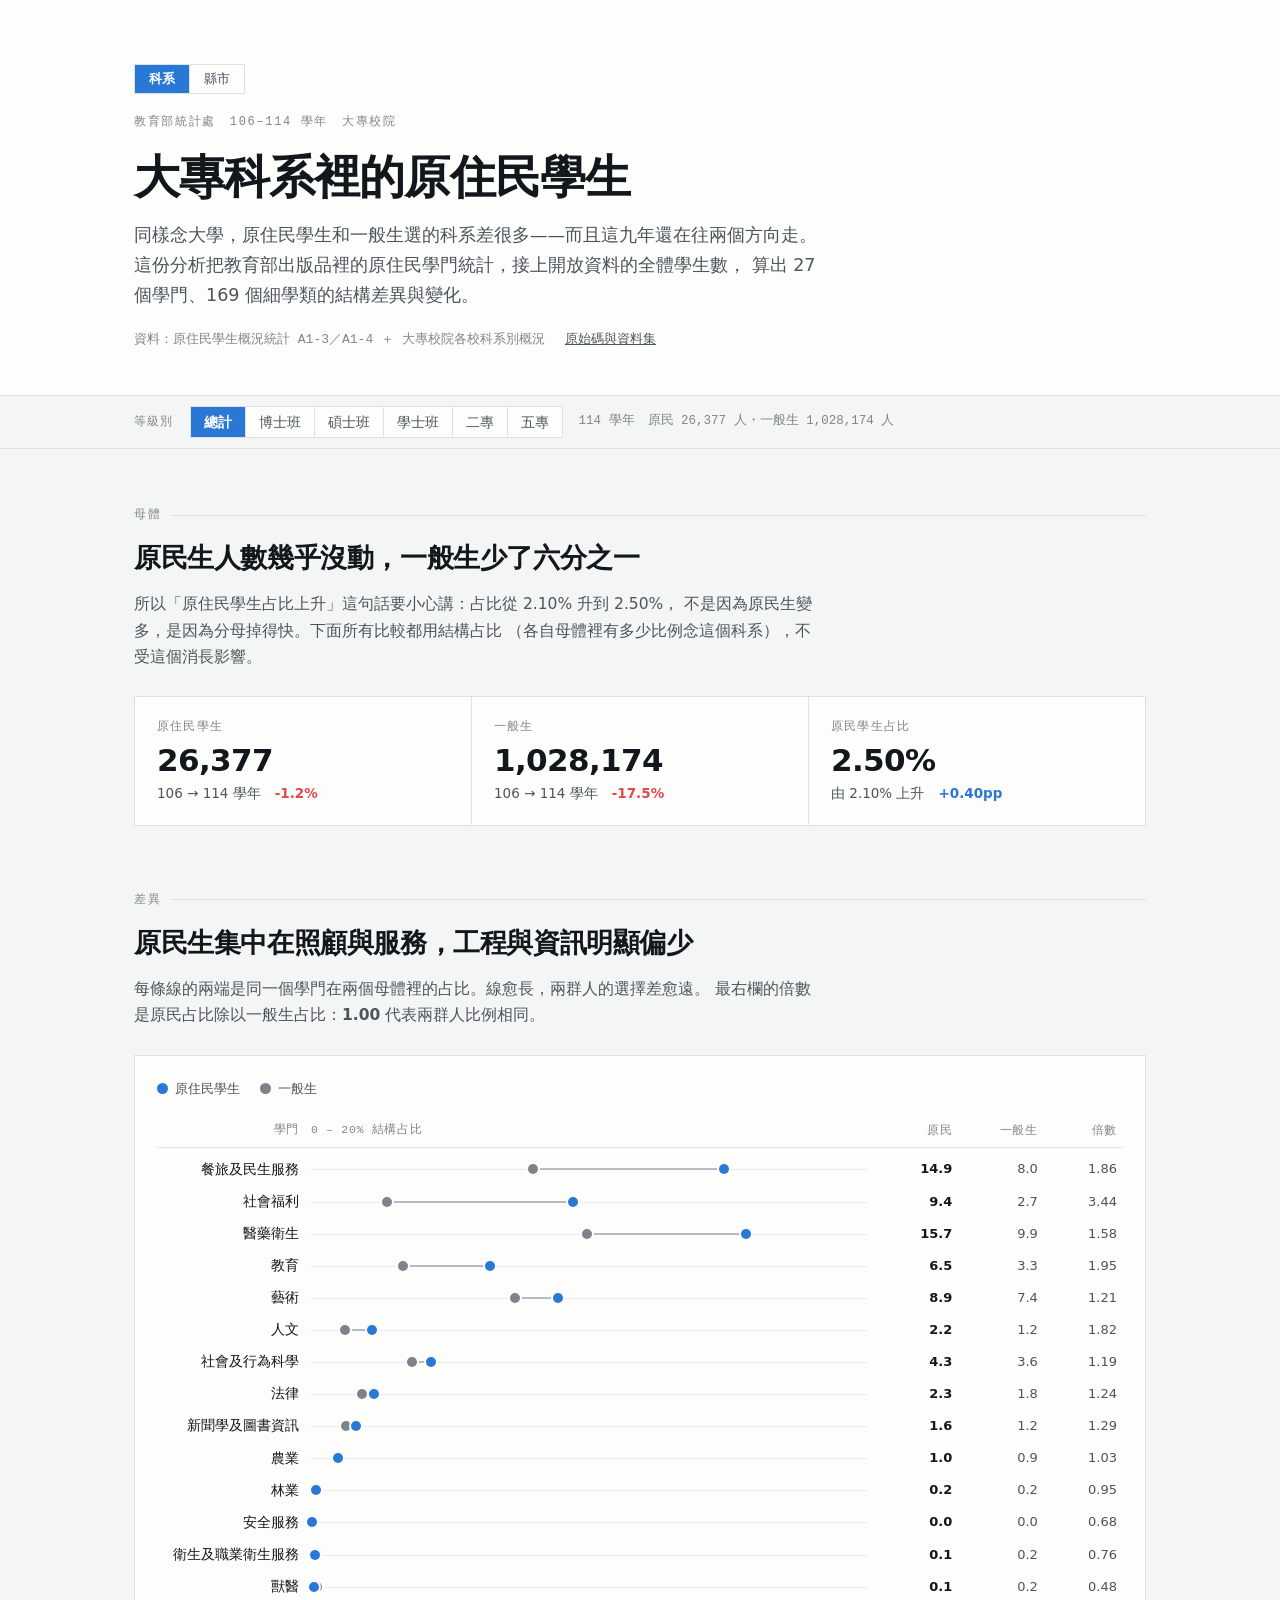
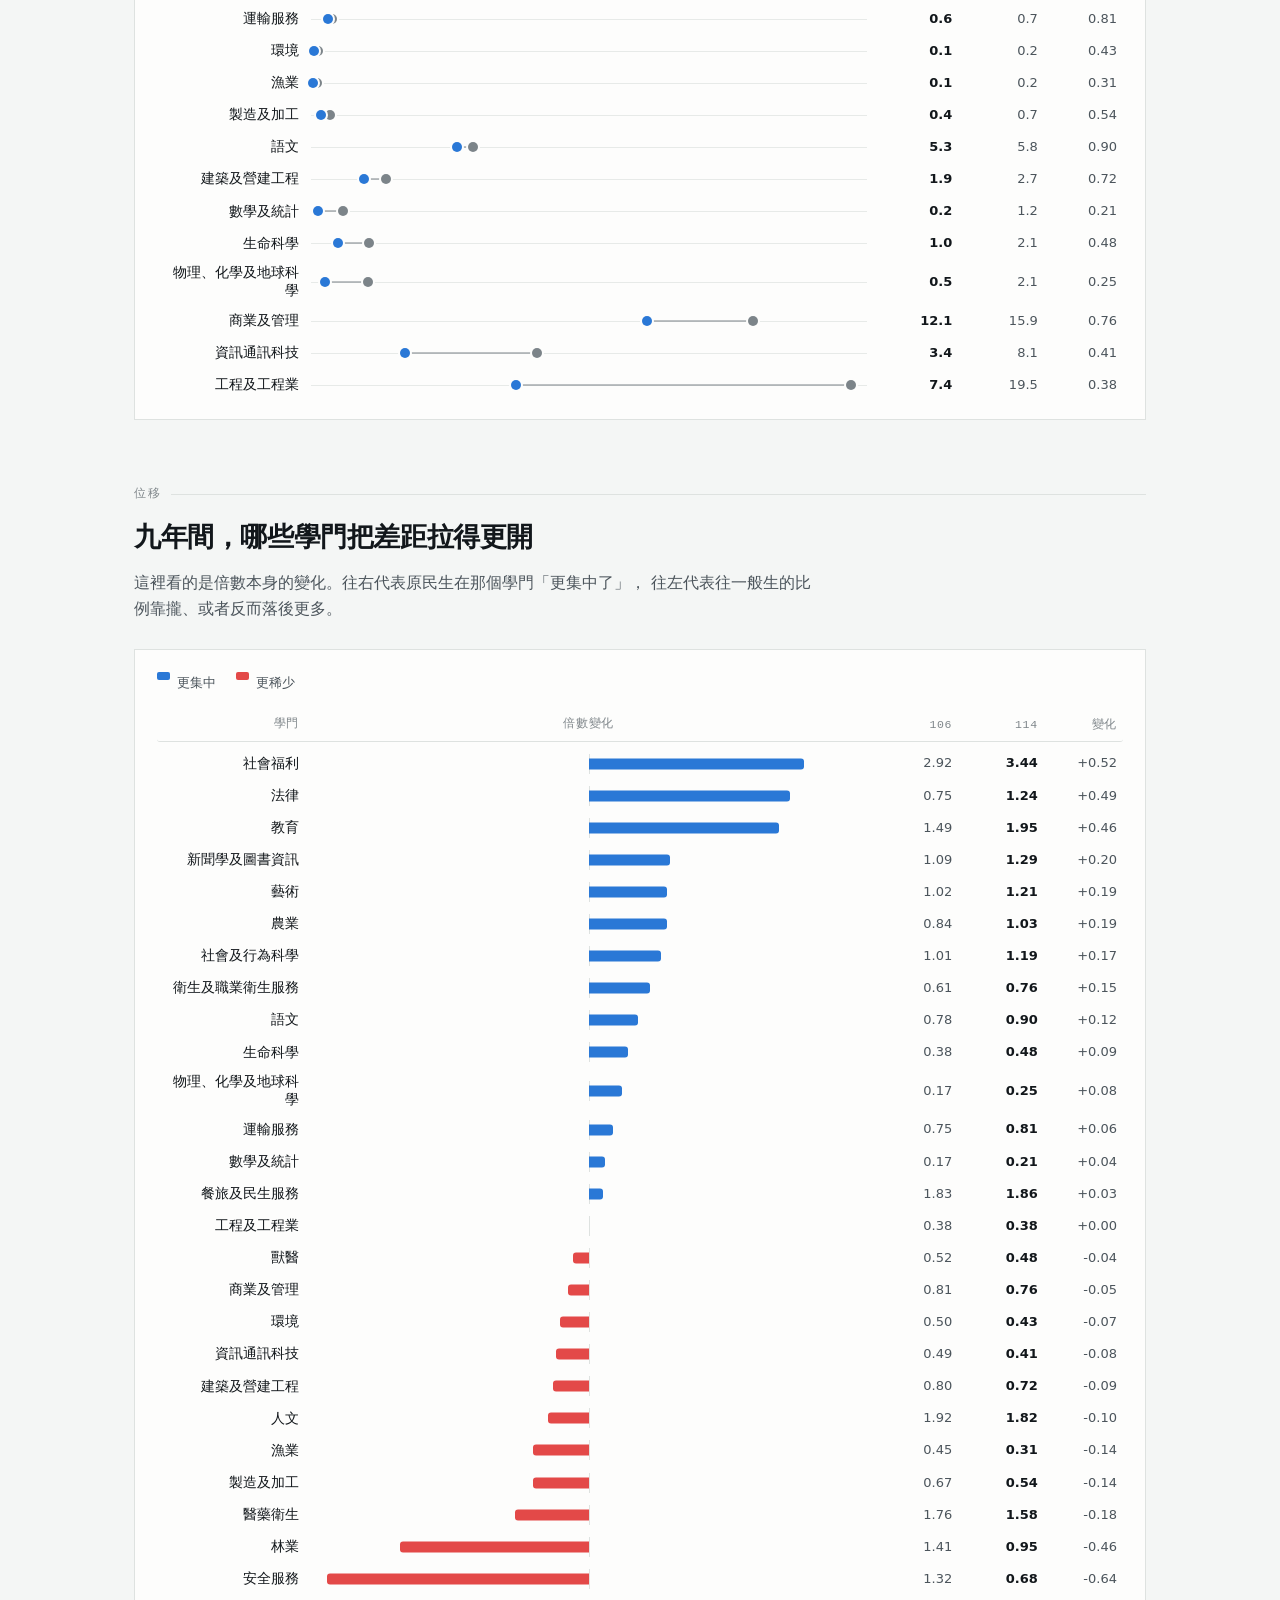
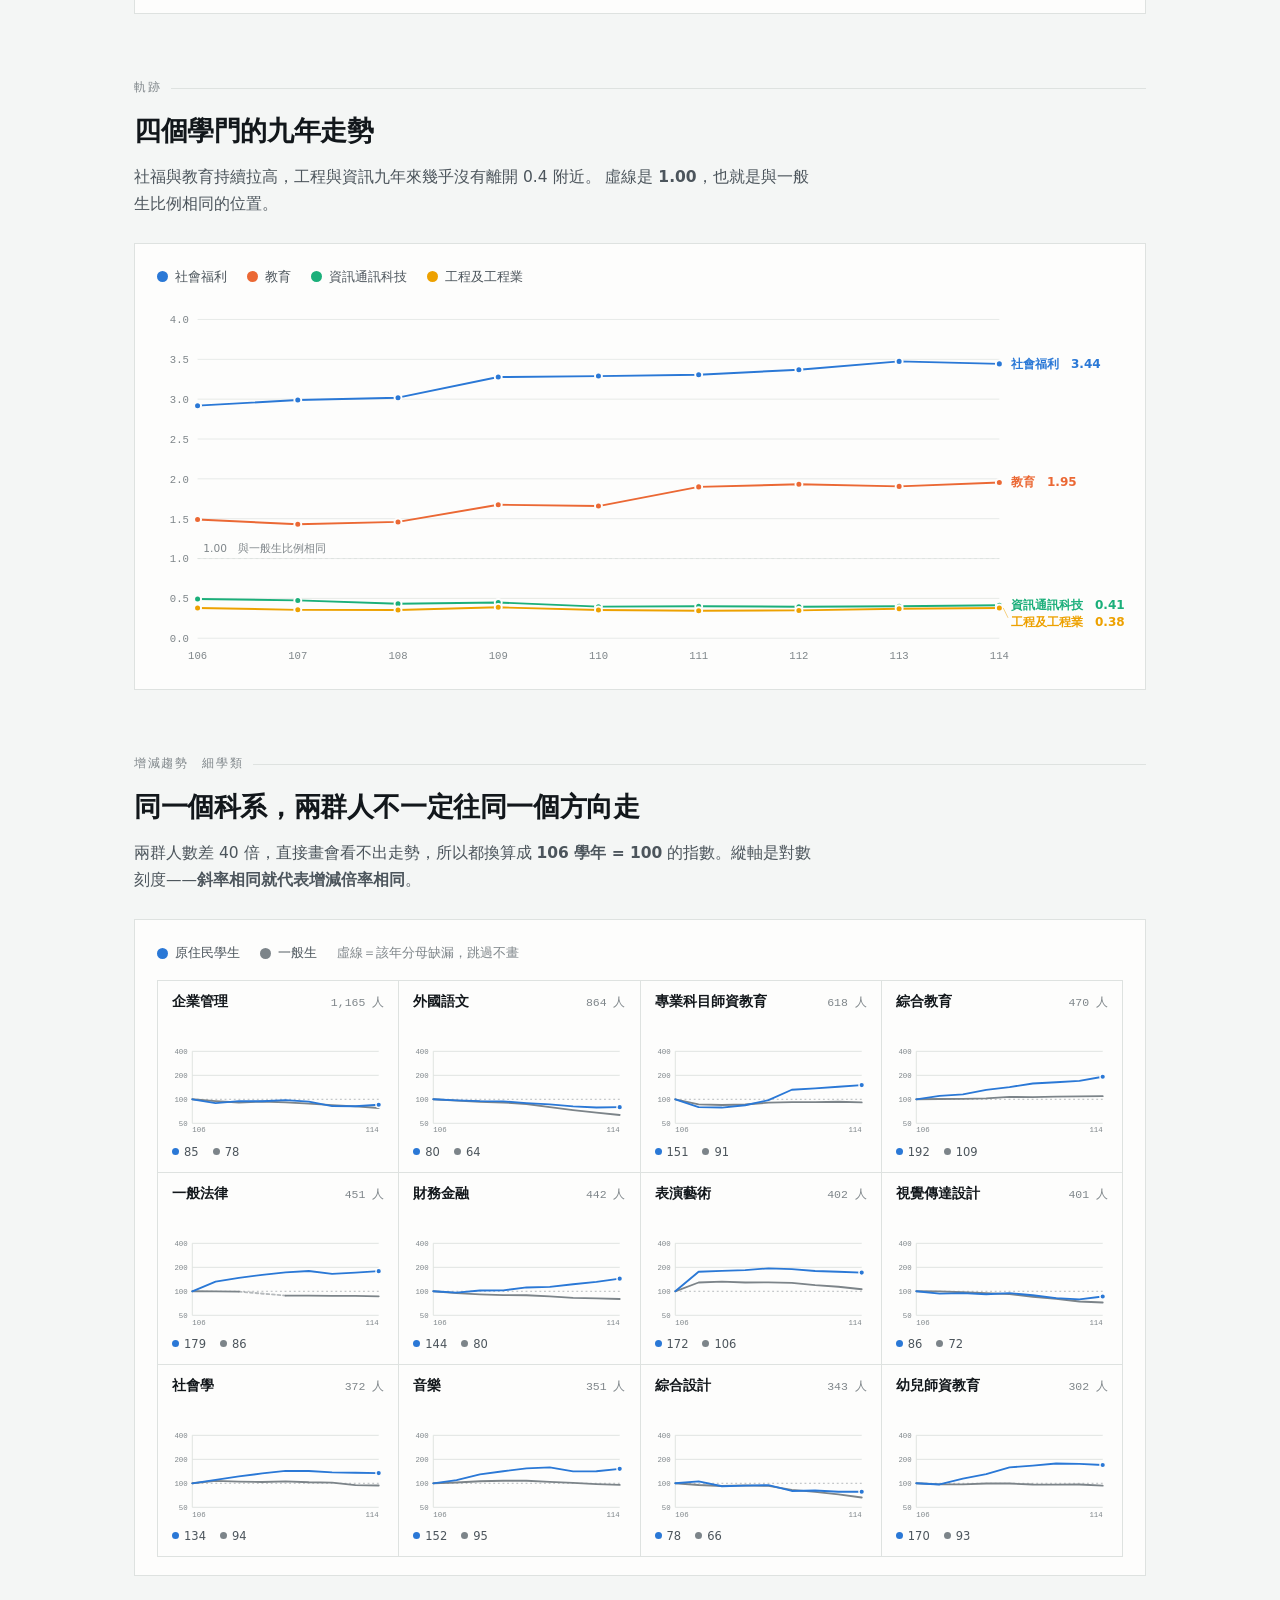
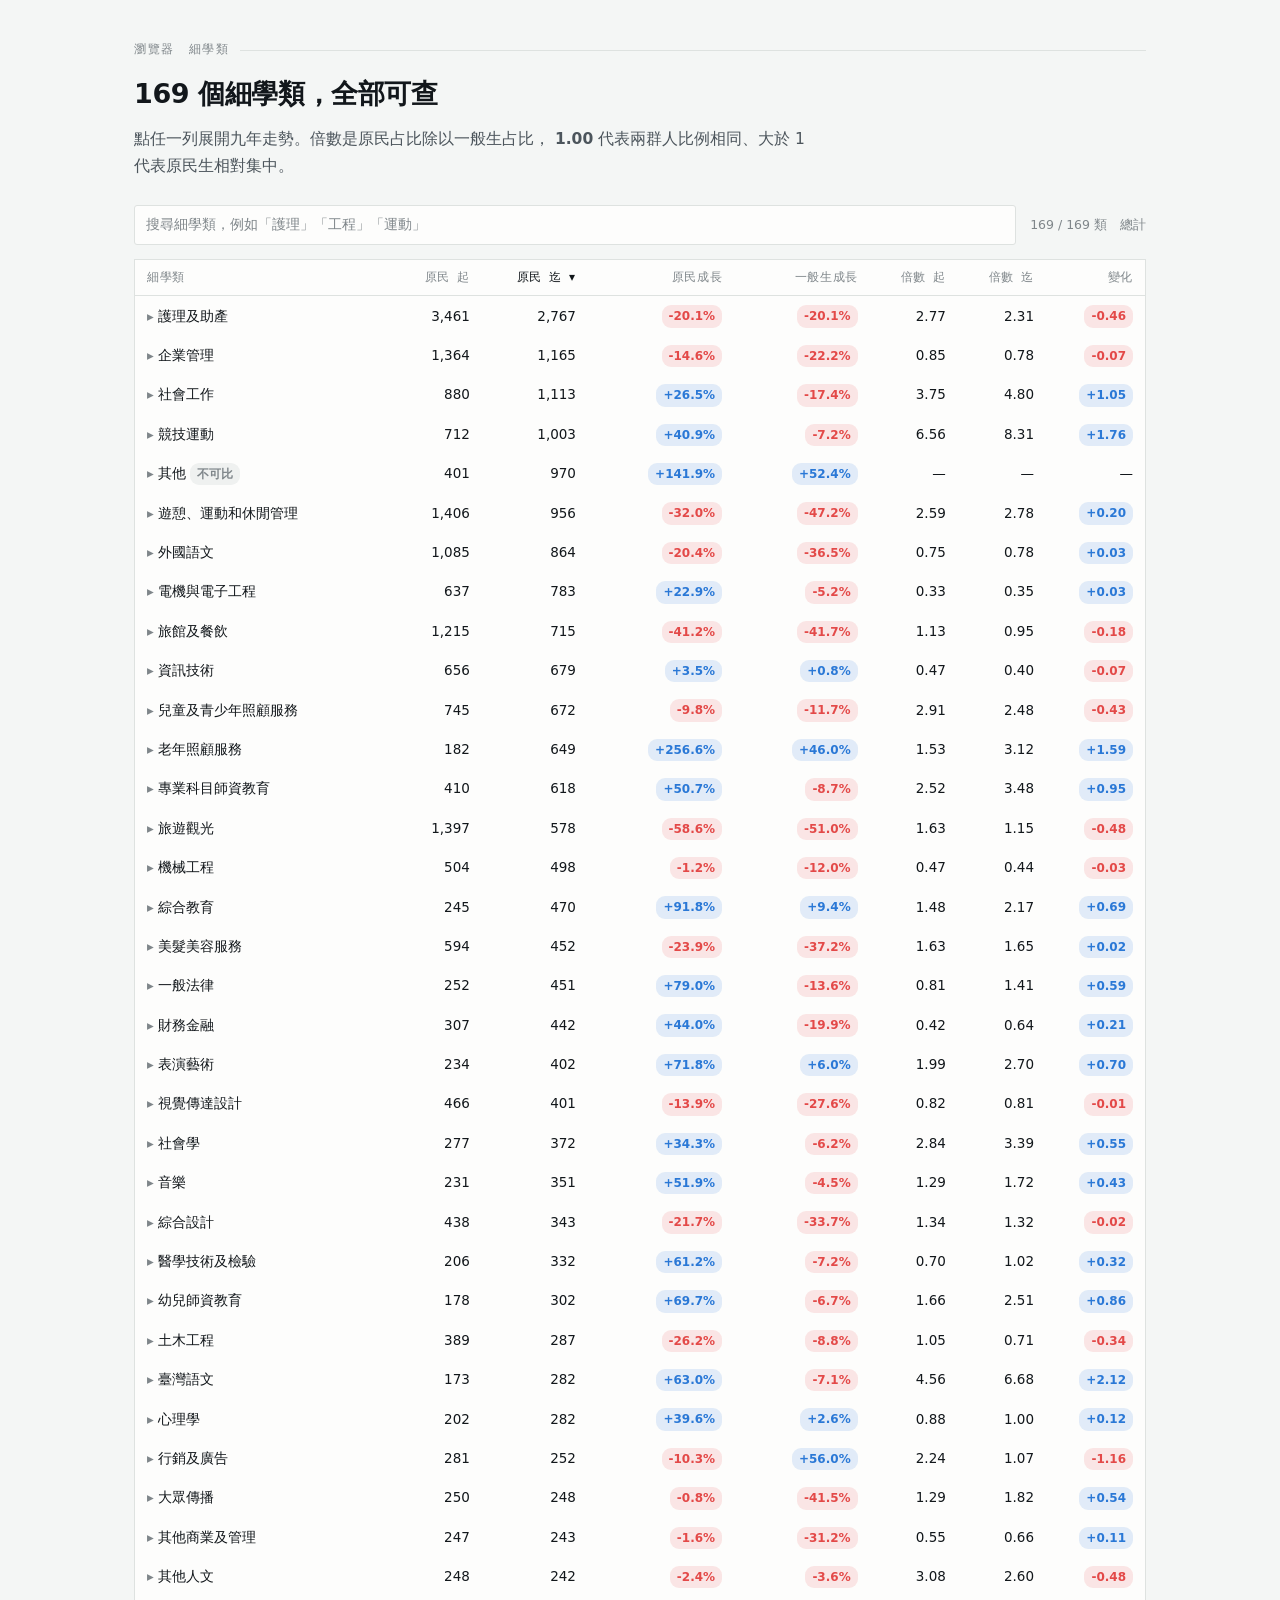
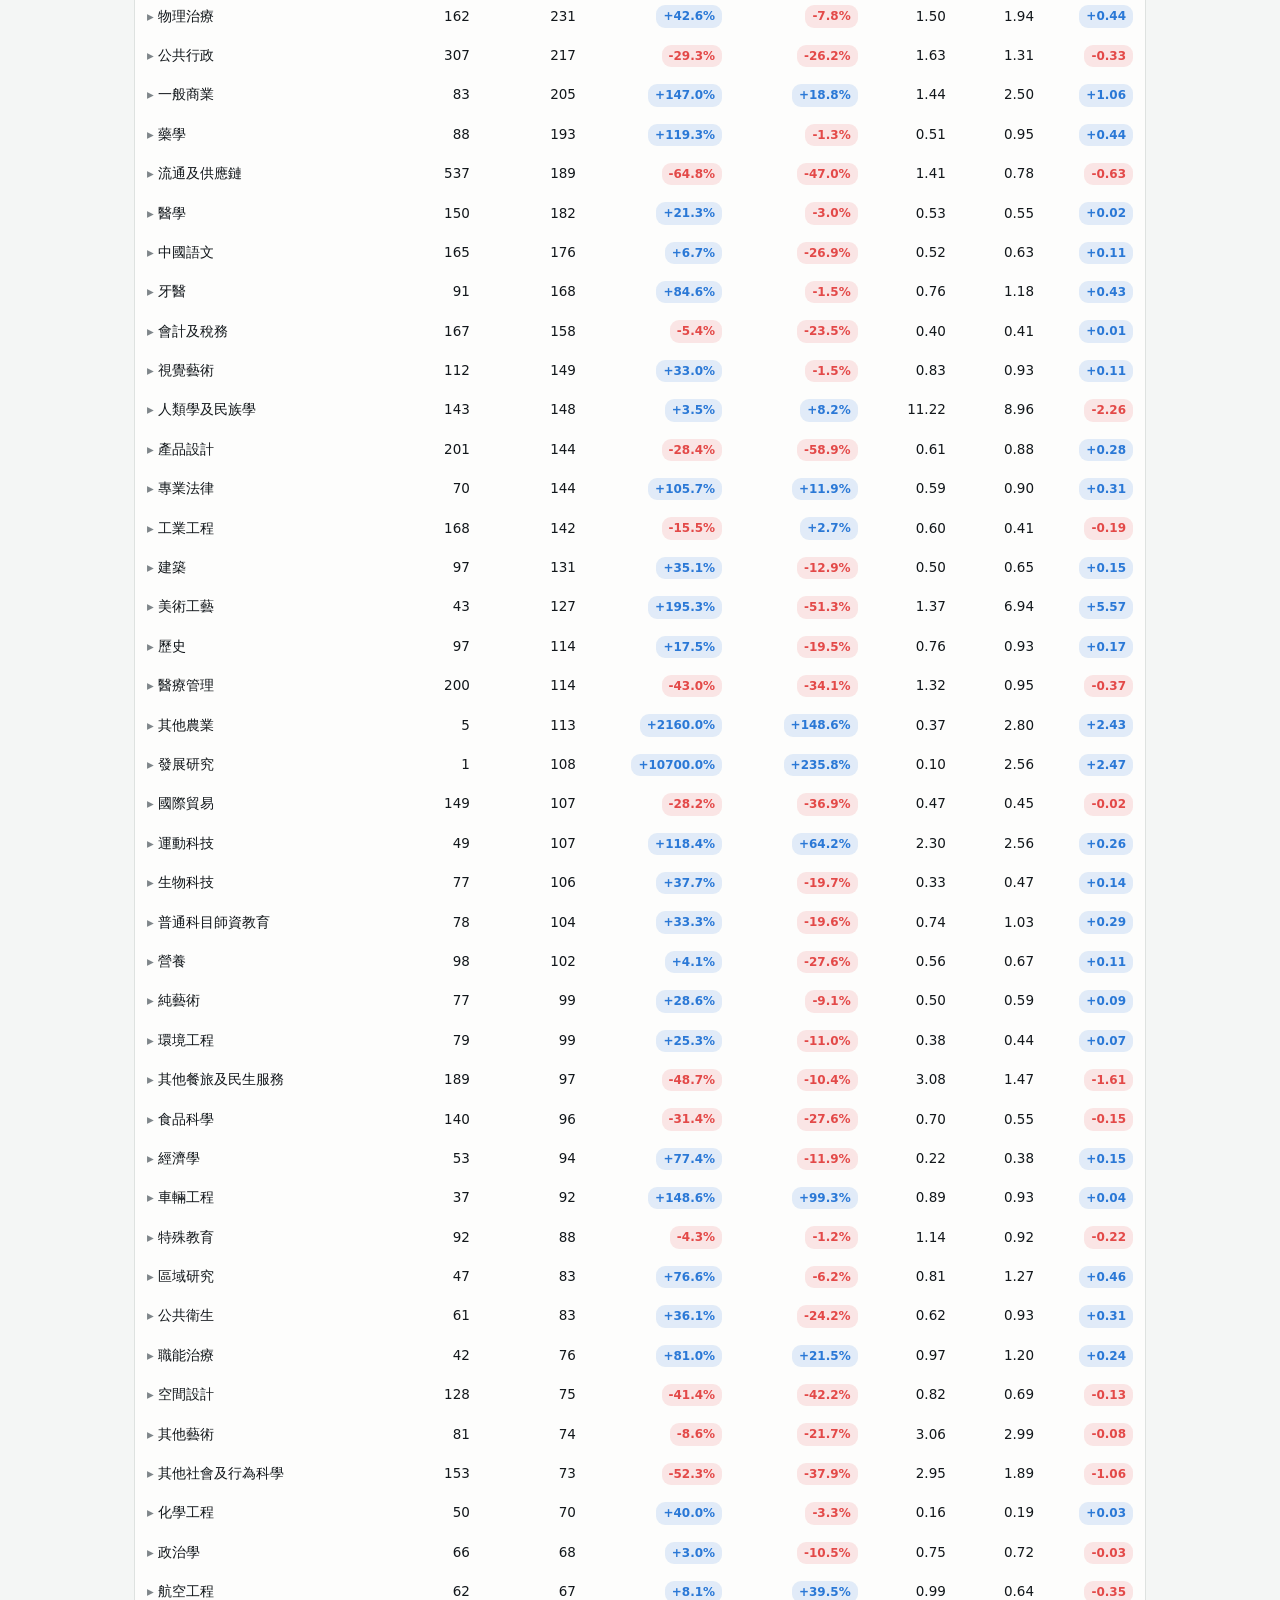
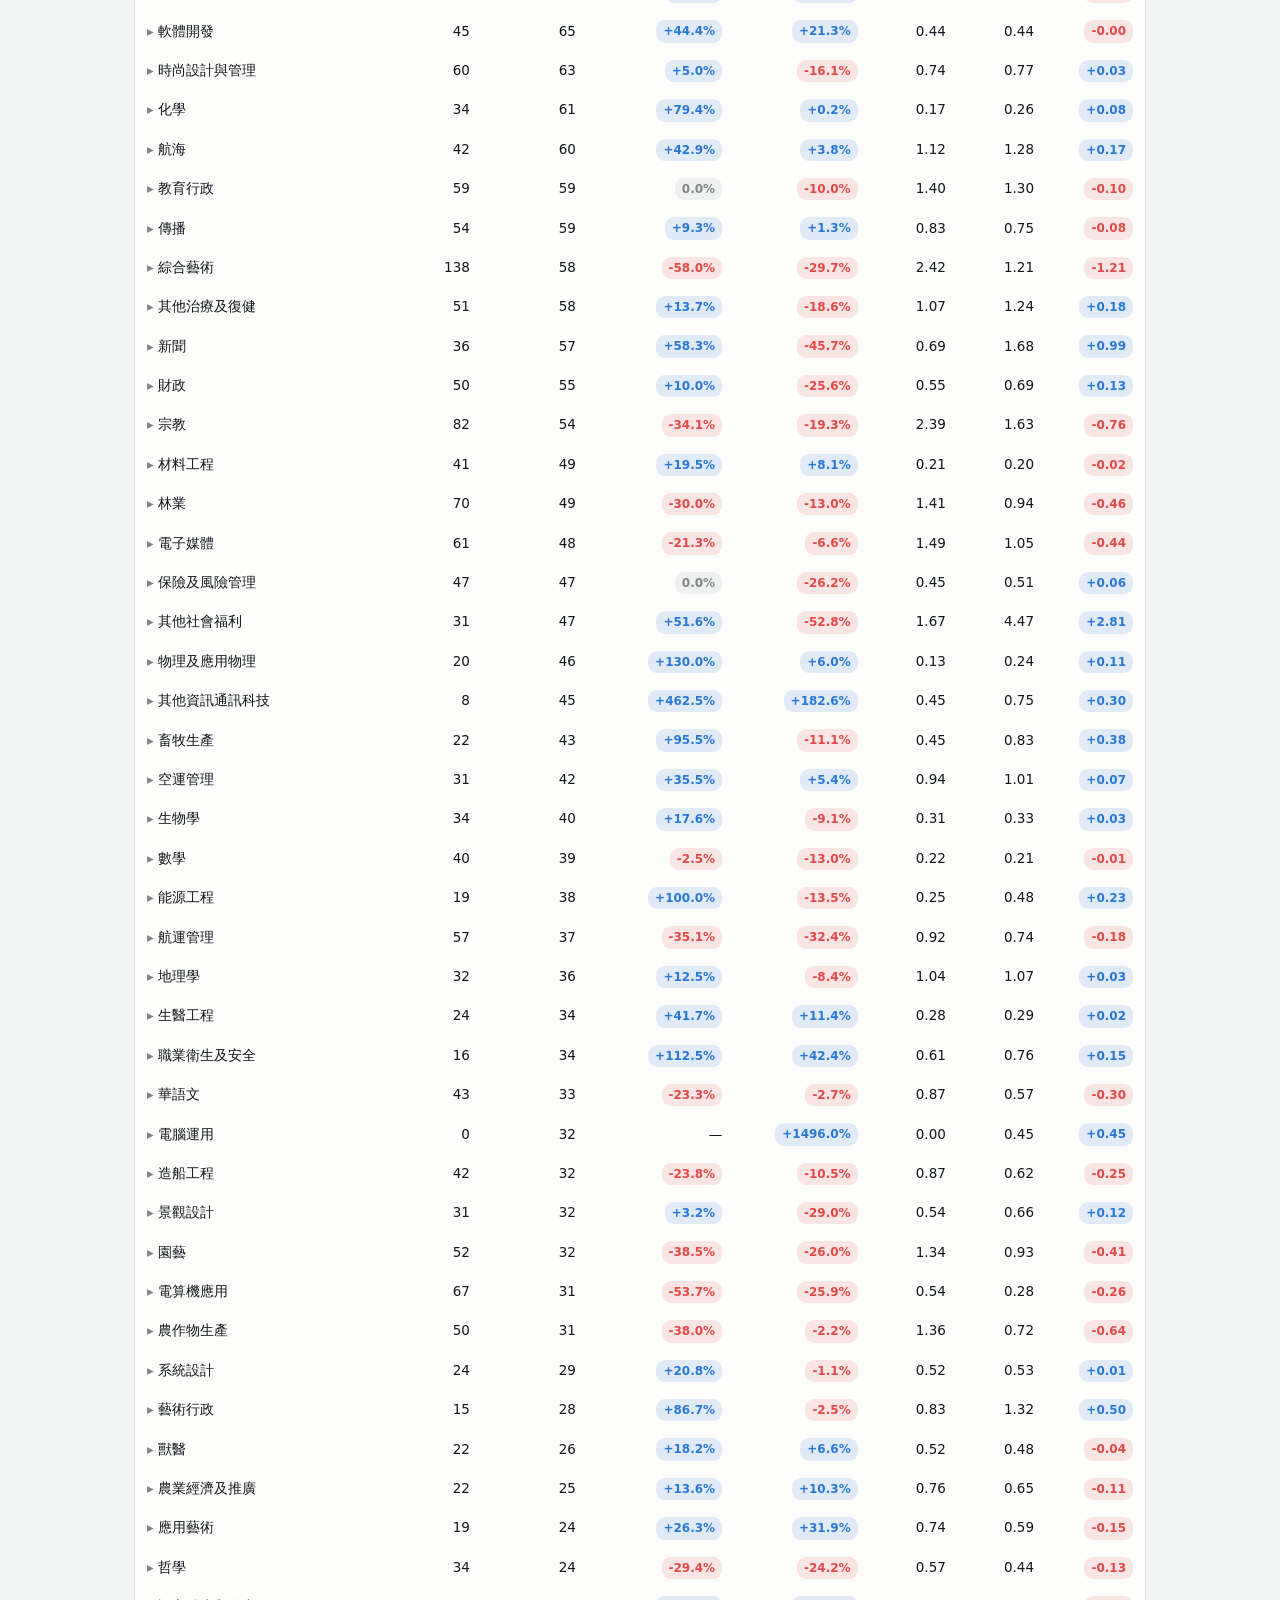
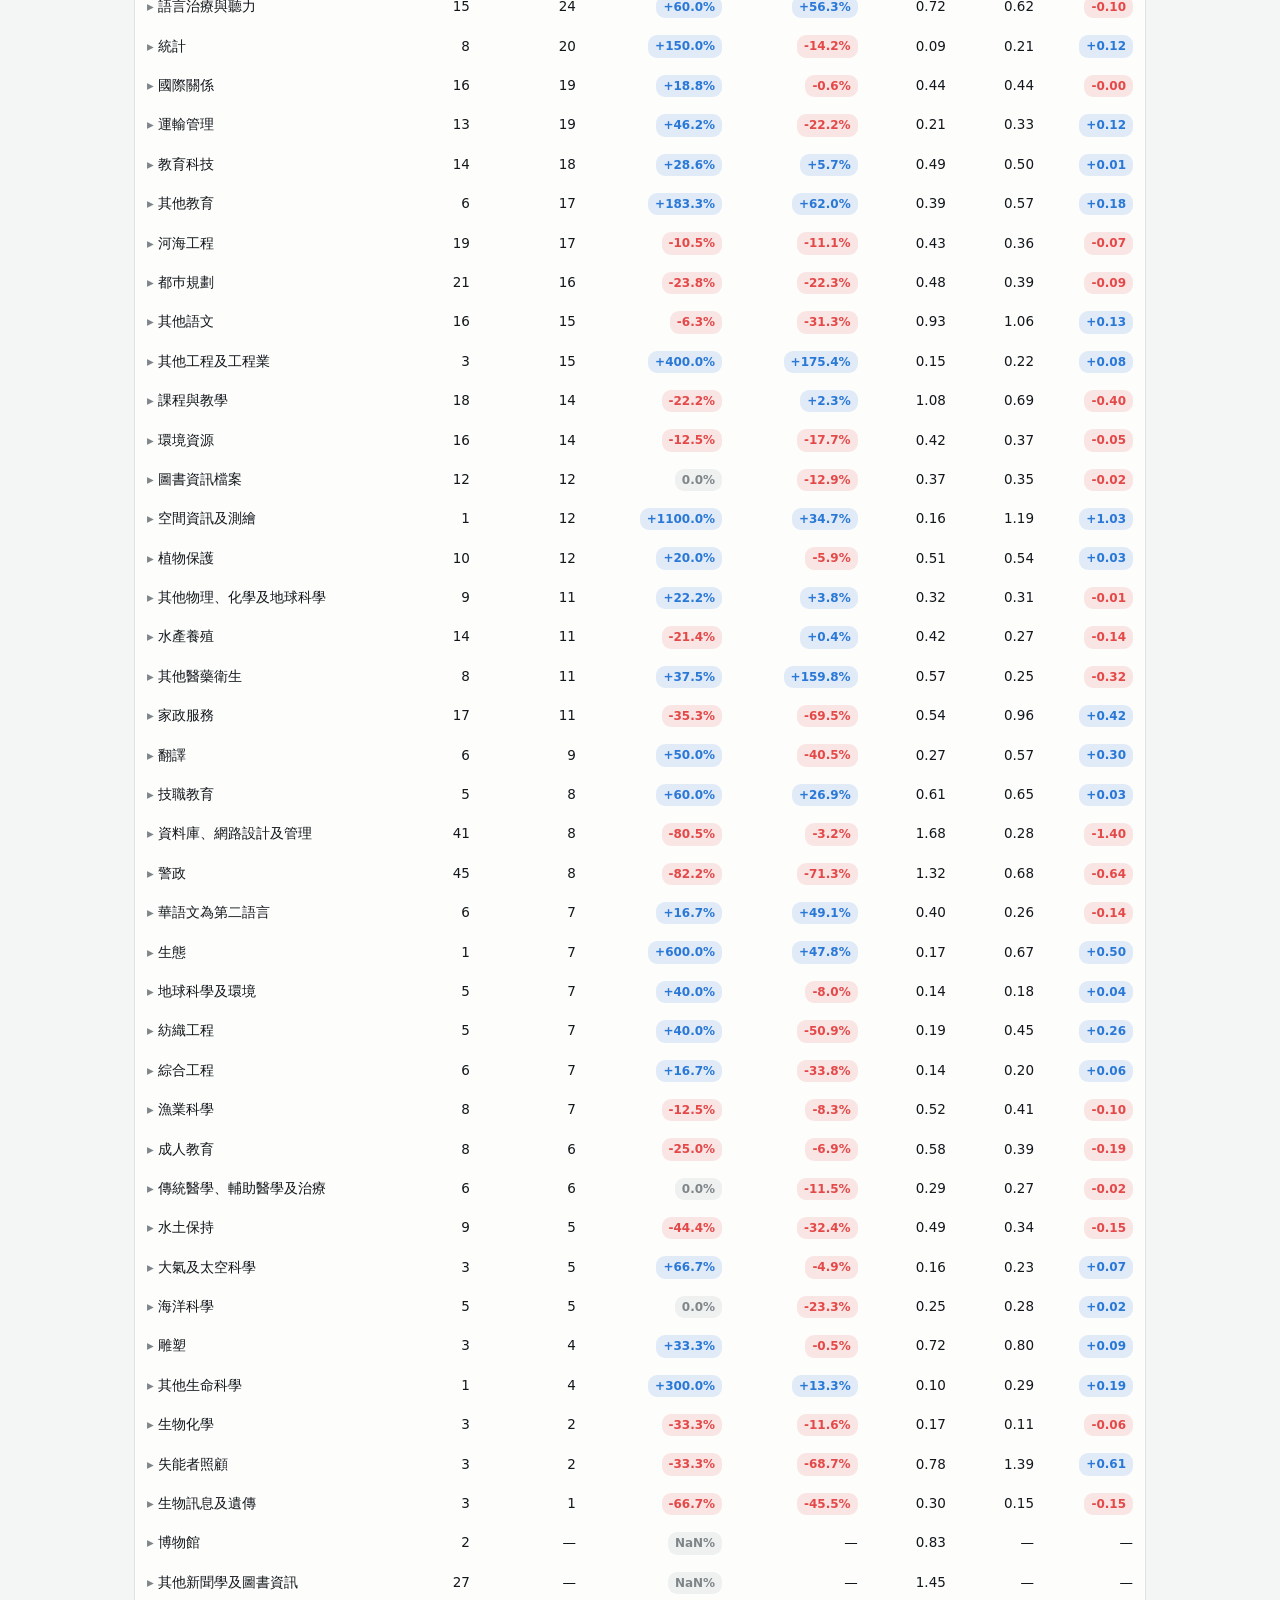
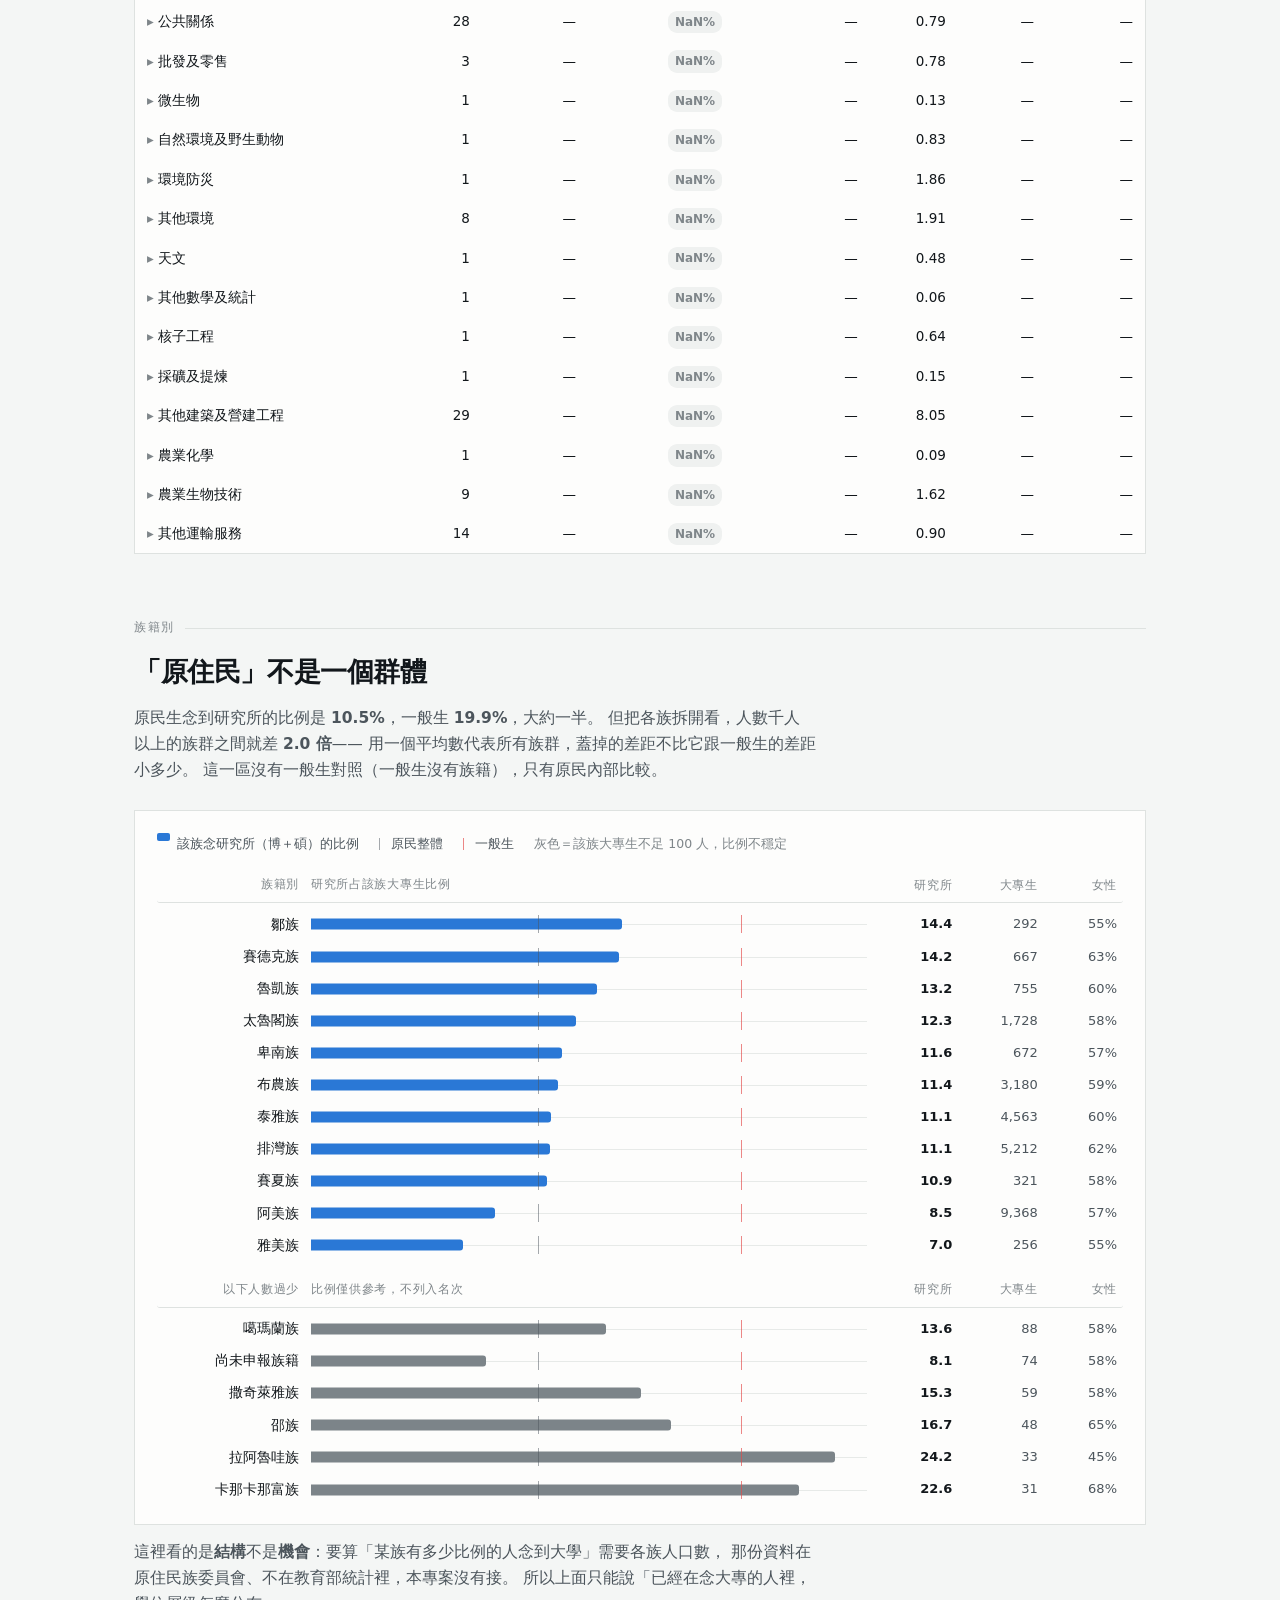
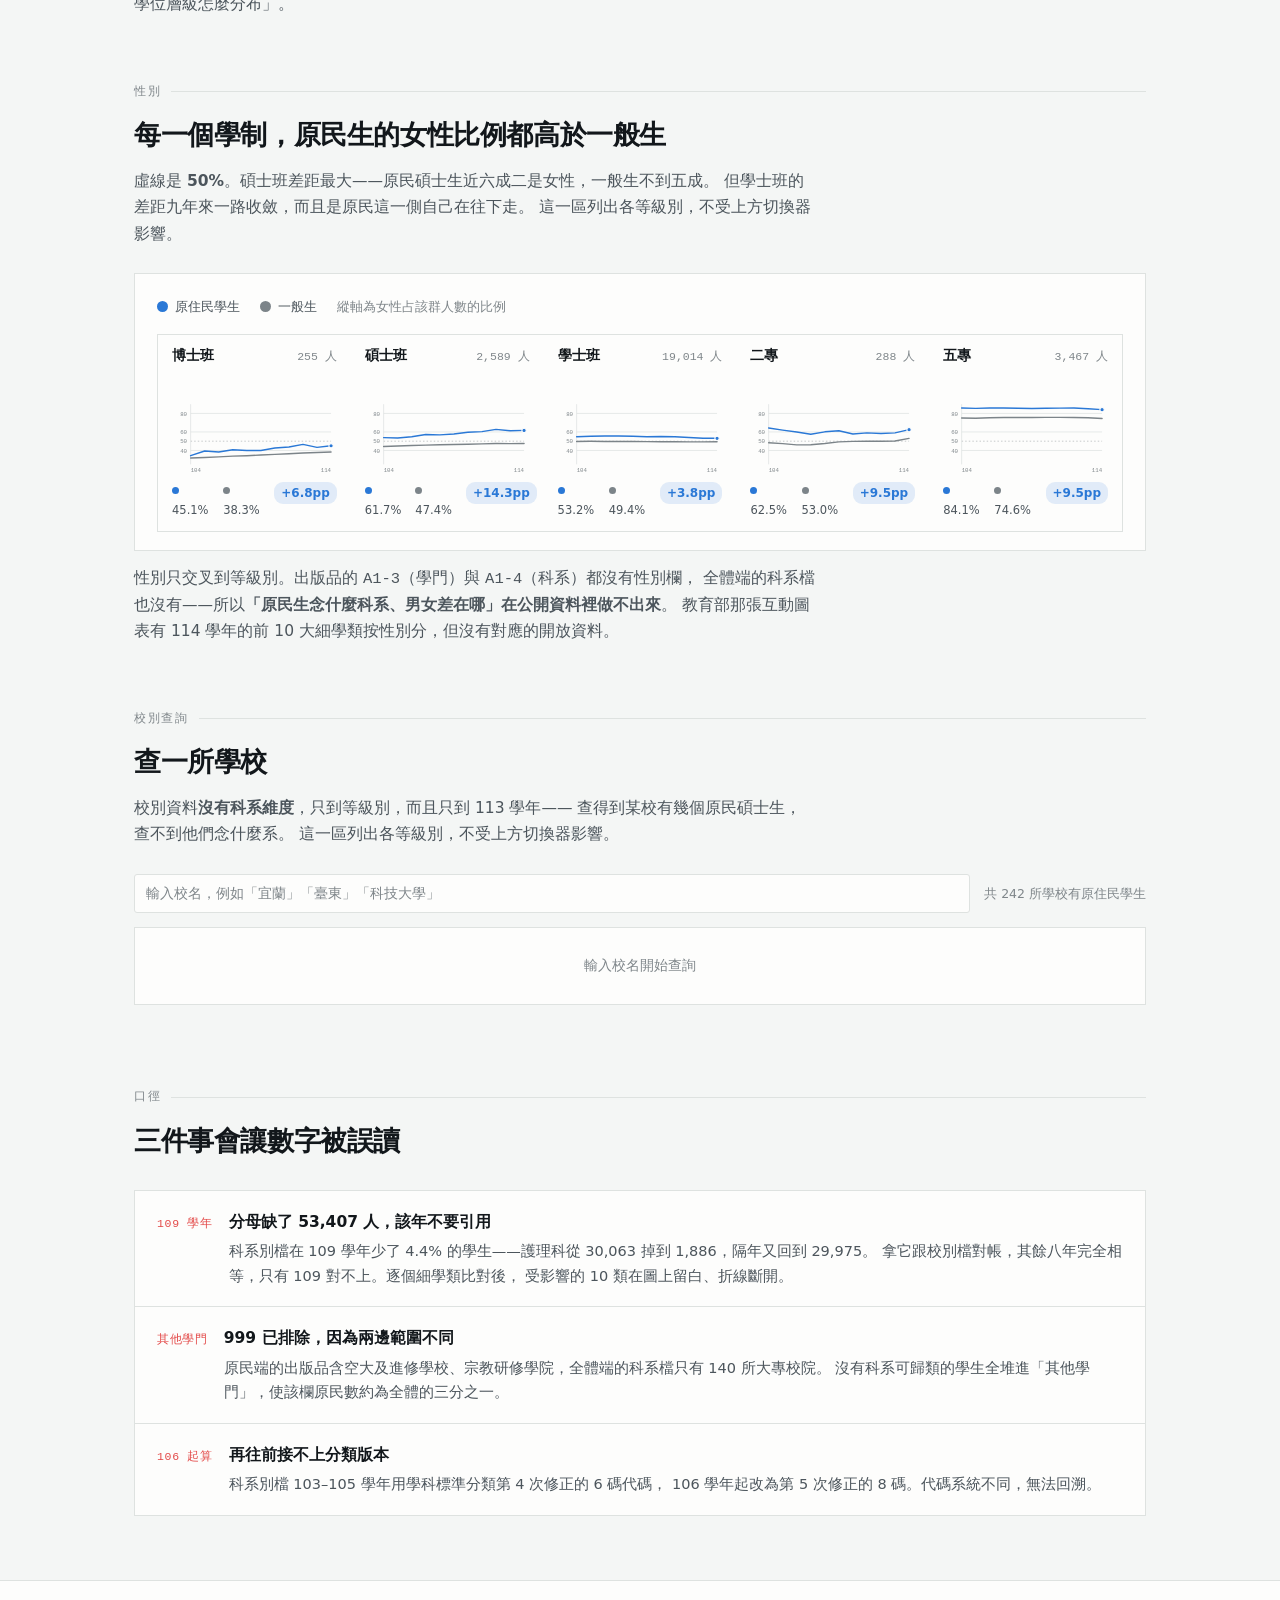
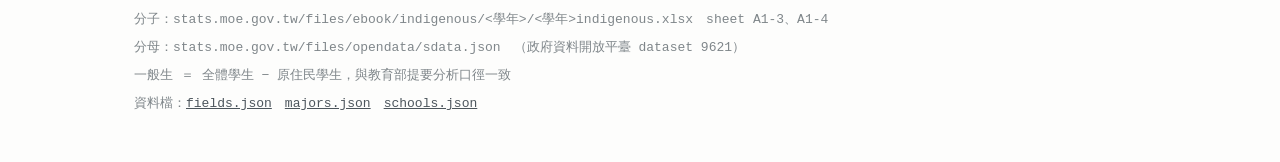
==== commit 17e2eef2: "feat: 新增「縣市」報告頁，流動與存量並置 第二個頁面 docs/geography.html，三個區塊回答同一個問題的三個階段： 原民生從哪個縣市來（A1-5）、到哪個縣市念書（A1-6b）、 " ====
--- a/docs/index.html
+++ b/docs/index.html
@@ -6,247 +6,16 @@
 <title>大專科系裡的原住民學生</title>
 <meta name="description" content="原住民學生與一般生在大專科系的結構差異與 106–114 學年增減趨勢。資料來源：教育部統計處。">
 <link rel="icon" href="data:image/svg+xml,<svg xmlns='http://www.w3.org/2000/svg' viewBox='0 0 16 16'><text y='14' font-size='14'>%F0%9F%93%8A</text></svg>">
-<style>
-:root{
-  color-scheme: light;
-  --page:#f4f6f5; --surface:#fdfdfc; --surface-2:#eff1f0;
-  --ink:#12171b; --ink-2:#4c555c; --muted:#7f868a;
-  --rule:#dee2e0; --grid:#e7eae8;
-  --ind:#2a78d6; --gen:#7c8489;
-  --pos:#2a78d6; --neg:#e34948;
-  --s1:#2a78d6; --s2:#eb6834; --s3:#1baf7a; --s4:#eda100;
-  --tip-bg:#12171b; --tip-ink:#fdfdfc;
-}
-@media (prefers-color-scheme: dark){
-  :root:not([data-theme="light"]){
-    color-scheme: dark;
-    --page:#0e1112; --surface:#15181a; --surface-2:#1c2022;
-    --ink:#ffffff; --ink-2:#c1c6c4; --muted:#8d9297;
-    --rule:#272b2d; --grid:#23272a;
-    --ind:#3987e5; --gen:#8d9297;
-    --pos:#3987e5; --neg:#e66767;
-    --s1:#3987e5; --s2:#d95926; --s3:#199e70; --s4:#c98500;
-    --tip-bg:#eff1f0; --tip-ink:#12171b;
-  }
-}
-:root[data-theme="dark"]{
-  color-scheme: dark;
-  --page:#0e1112; --surface:#15181a; --surface-2:#1c2022;
-  --ink:#ffffff; --ink-2:#c1c6c4; --muted:#8d9297;
-  --rule:#272b2d; --grid:#23272a;
-  --ind:#3987e5; --gen:#8d9297;
-  --pos:#3987e5; --neg:#e66767;
-  --s1:#3987e5; --s2:#d95926; --s3:#199e70; --s4:#c98500;
-  --tip-bg:#eff1f0; --tip-ink:#12171b;
-}
-
-*{box-sizing:border-box}
-body{
-  margin:0; background:var(--page); color:var(--ink);
-  font-family:system-ui,-apple-system,"Segoe UI","Noto Sans TC","Microsoft JhengHei",sans-serif;
-  font-size:16px; line-height:1.7; -webkit-font-smoothing:antialiased;
-}
-.wrap{max-width:1060px; margin:0 auto; padding:0 24px}
-:focus-visible{outline:2px solid var(--ind); outline-offset:2px}
-
-/* ---------- header ---------- */
-header{border-bottom:1px solid var(--rule); background:var(--surface)}
-.head{display:flex; flex-direction:column; gap:18px; padding:64px 24px 44px; max-width:1060px; margin:0 auto}
-.eyebrow{
-  font-family:ui-monospace,"Cascadia Mono",Consolas,monospace;
-  font-size:12px; letter-spacing:.14em; color:var(--muted); text-transform:uppercase;
-}
-h1{margin:0; font-size:clamp(30px,5.2vw,46px); line-height:1.15; font-weight:680;
-  letter-spacing:-.02em; text-wrap:balance; max-width:18em}
-.deck{margin:0; max-width:40em; color:var(--ink-2); font-size:17.5px}
-.byline{display:flex; flex-wrap:wrap; gap:6px 20px; font-size:13px; color:var(--muted);
-  font-family:ui-monospace,"Cascadia Mono",Consolas,monospace}
-.byline a{color:var(--ink-2)}
-
-/* ---------- kpi ---------- */
-.kpis{display:grid; grid-template-columns:repeat(auto-fit,minmax(210px,1fr)); gap:1px;
-  background:var(--rule); border:1px solid var(--rule); margin-top:8px}
-.kpi{background:var(--surface); padding:20px 22px; display:flex; flex-direction:column; gap:5px}
-.kpi .k{font-size:12px; letter-spacing:.1em; color:var(--muted); font-family:ui-monospace,Consolas,monospace}
-.kpi .v{font-size:31px; font-weight:640; line-height:1.1; letter-spacing:-.02em}
-.kpi .d{font-size:13.5px; color:var(--ink-2)}
-.kpi .d b{font-weight:620; font-variant-numeric:tabular-nums}
-.up{color:var(--pos)} .down{color:var(--neg)}
-
-/* ---------- sections ---------- */
-section{padding:56px 0 8px}
-.sec-head{display:flex; flex-direction:column; gap:10px; margin-bottom:26px}
-.sec-head .eyebrow{display:flex; align-items:center; gap:10px}
-.sec-head .eyebrow::after{content:""; flex:1; height:1px; background:var(--rule)}
-h2{margin:0; font-size:clamp(21px,3vw,27px); font-weight:640; letter-spacing:-.015em; text-wrap:balance}
-.note{margin:0; max-width:44em; color:var(--ink-2); font-size:15.5px}
-.card{background:var(--surface); border:1px solid var(--rule); padding:22px 22px 18px}
-
-/* ---------- filter bar ---------- */
-.filter{position:sticky; top:0; z-index:20; background:var(--page);
-  border-bottom:1px solid var(--rule); padding:10px 0}
-.filter .inner{max-width:1060px; margin:0 auto; padding:0 24px;
-  display:flex; flex-wrap:wrap; align-items:center; gap:10px 16px}
-.filter .lbl{font-size:12px; letter-spacing:.1em; color:var(--muted);
-  font-family:ui-monospace,Consolas,monospace}
-.seg{display:flex; flex-wrap:wrap; gap:1px; background:var(--rule); border:1px solid var(--rule)}
-.seg button{
-  appearance:none; border:0; background:var(--surface); color:var(--ink-2); cursor:pointer;
-  font:inherit; font-size:13.5px; padding:5px 13px; line-height:1.5;
-}
-.seg button:hover{background:var(--surface-2); color:var(--ink)}
-.seg button[aria-pressed="true"]{background:var(--ind); color:#fff; font-weight:600}
-.filter .cnt{font-size:12.5px; color:var(--muted); font-variant-numeric:tabular-nums;
-  font-family:ui-monospace,Consolas,monospace}
-
-/* ---------- legend ---------- */
-.legend{display:flex; flex-wrap:wrap; gap:8px 20px; font-size:13px; color:var(--ink-2); margin-bottom:16px}
-.legend span{display:inline-flex; align-items:center; gap:7px}
-.swatch{width:11px; height:11px; border-radius:50%; flex:none}
-.swatch.bar{width:13px; height:8px; border-radius:2px}
-.dashnote{color:var(--muted); font-size:12.5px}
-
-/* ---------- dumbbell / diverging rows ---------- */
-.rows{display:flex; flex-direction:column}
-.row{display:grid; align-items:center; gap:0 12px; padding:5px 6px; border-radius:3px;
-  grid-template-columns:8.5em minmax(120px,1fr) 4.6em 4.6em 4.2em}
-.row:hover{background:var(--surface-2)}
-.row .lab{font-size:13.5px; color:var(--ink); text-align:right; line-height:1.3}
-.row .num{font-size:13px; text-align:right; font-variant-numeric:tabular-nums; color:var(--ink-2)}
-.row .num.hi{color:var(--ink); font-weight:600}
-.hdr{border-bottom:1px solid var(--rule); padding-bottom:7px; margin-bottom:5px}
-.hdr .lab,.hdr .num{font-size:11.5px; letter-spacing:.06em; color:var(--muted); font-weight:500;
-  font-family:ui-monospace,Consolas,monospace}
-.hdr:hover{background:none}
-.track{position:relative; height:20px}
-.track .base{position:absolute; left:0; right:0; top:50%; height:1px; background:var(--grid)}
-.conn{position:absolute; top:50%; height:2px; transform:translateY(-50%); background:var(--gen); opacity:.5}
-.dot{position:absolute; top:50%; width:10px; height:10px; border-radius:50%;
-  transform:translate(-50%,-50%); box-shadow:0 0 0 2px var(--surface)}
-.dot.i{background:var(--ind)} .dot.g{background:var(--gen)}
-.row:hover .dot{box-shadow:0 0 0 2px var(--surface-2)}
-.ebar{position:absolute; top:50%; height:11px; transform:translateY(-50%); left:0;
-  background:var(--ind); border-radius:0 3px 3px 0}
-.eref{position:absolute; top:1px; bottom:1px; width:1px; background:var(--ink-2); opacity:.5}
-.eref.g{background:var(--neg); opacity:.65}
-.dv{position:relative; height:20px}
-.dv .zero{position:absolute; top:0; bottom:0; width:1px; background:var(--rule)}
-.dv .b{position:absolute; top:50%; height:11px; transform:translateY(-50%)}
-.dv .b.p{background:var(--pos); border-radius:0 3px 3px 0}
-.dv .b.n{background:var(--neg); border-radius:3px 0 0 3px}
-
-/* ---------- line chart ---------- */
-.chart svg{display:block; width:100%; height:auto; overflow:visible}
-.gl{stroke:var(--grid); stroke-width:1}
-.axl{fill:var(--muted); font-size:11px; font-family:ui-monospace,Consolas,monospace}
-.refl{stroke:var(--rule); stroke-width:1; stroke-dasharray:3 3}
-.refx{fill:var(--muted); font-size:11px}
-.ser{fill:none; stroke-width:2; stroke-linejoin:round; stroke-linecap:round}
-.endlab{font-size:12.5px; font-weight:600}
-.lead{fill:none; stroke-width:1; opacity:.5}
-.hitline{stroke:transparent; stroke-width:26; cursor:crosshair}
-.cross{stroke:var(--ink-2); stroke-width:1; stroke-dasharray:3 3; opacity:0}
-.cross.on{opacity:.55}
-
-/* ---------- small multiples ---------- */
-.grid{display:grid; grid-template-columns:repeat(auto-fit,minmax(215px,1fr)); gap:1px;
-  background:var(--rule); border:1px solid var(--rule)}
-.pan{background:var(--surface); padding:12px 14px 10px; display:flex; flex-direction:column; gap:7px}
-.pan:hover{background:var(--surface-2)}
-.pan .t{display:flex; justify-content:space-between; align-items:baseline; gap:8px; min-height:2.7em}
-.pan .t b{font-size:13.5px; font-weight:620; line-height:1.25}
-.pan .t span{font-size:11.5px; color:var(--muted); font-family:ui-monospace,Consolas,monospace; white-space:nowrap}
-.pan .f{display:flex; gap:14px; font-size:11.5px; color:var(--ink-2); font-variant-numeric:tabular-nums}
-.pan .f i{display:inline-block; width:7px; height:7px; border-radius:50%; margin-right:5px; vertical-align:1px}
-.pan svg{display:block; width:100%; height:auto}
-.pan .bl{stroke:var(--rule); stroke-width:1}
-.pan .b100{stroke:var(--muted); stroke-width:1; stroke-dasharray:2 3; opacity:.6}
-.pan .brk{stroke-dasharray:3 3; opacity:.55}
-.pan .ptick,.pan .yr{fill:var(--muted); font-size:8px; font-family:ui-monospace,Consolas,monospace}
-/* 性別只有 5 格，用 gap 當分隔線的話最後一列會留一塊灰色空格；
-   改成窄一點的欄寬讓五格排成一列，並把分隔線畫在格子上而非背景。 */
-#gpanels{grid-template-columns:repeat(auto-fit,minmax(186px,1fr)); gap:0; background:none}
-#gpanels .pan{box-shadow:1px 0 0 0 var(--rule), 0 1px 0 0 var(--rule)}
-
-/* ---------- controls ---------- */
-.bar{display:flex; flex-wrap:wrap; gap:10px 14px; align-items:center; margin-bottom:14px}
-input[type="search"],input[type="text"]{
-  font:inherit; font-size:14px; padding:7px 11px; min-width:15em; flex:1 1 15em;
-  background:var(--surface); color:var(--ink); border:1px solid var(--rule); border-radius:3px;
-}
-input::placeholder{color:var(--muted)}
-.hint{font-size:12.5px; color:var(--muted)}
-
-/* ---------- tables ---------- */
-.tw{overflow-x:auto; border:1px solid var(--rule); background:var(--surface)}
-table{border-collapse:collapse; width:100%; min-width:660px; font-size:13.5px}
-th,td{padding:8px 12px; text-align:right; white-space:nowrap}
-th{font-size:11.5px; letter-spacing:.05em; color:var(--muted); font-weight:500;
-  border-bottom:1px solid var(--rule); font-family:ui-monospace,Consolas,monospace;
-  position:sticky; top:0; background:var(--surface); z-index:2}
-th.s{cursor:pointer; user-select:none}
-th.s:hover{color:var(--ink)}
-th.s[aria-sort]{color:var(--ink)}
-th.s[aria-sort]::after{content:" ▾"}
-th.s[aria-sort="ascending"]::after{content:" ▴"}
-td:first-child,th:first-child{text-align:left; position:sticky; left:0; background:var(--surface)}
-tbody tr:hover td{background:var(--surface-2)}
-tbody tr.exp{cursor:pointer}
-tbody tr.exp td:first-child::before{content:"▸ "; color:var(--muted)}
-tbody tr.exp[aria-expanded="true"] td:first-child::before{content:"▾ "}
-td.n{font-variant-numeric:tabular-nums}
-tr.det td{padding:0}
-tr.det .inner{padding:12px 14px 14px; background:var(--surface-2)}
-.pill{display:inline-block; min-width:3.6em; padding:1px 7px; border-radius:9px; font-size:12px;
-  font-variant-numeric:tabular-nums; font-weight:600}
-.pill.p{color:var(--pos); background:color-mix(in srgb,var(--pos) 13%,transparent)}
-.pill.n{color:var(--neg); background:color-mix(in srgb,var(--neg) 13%,transparent)}
-.pill.z{color:var(--muted); background:var(--surface-2)}
-.empty{padding:26px; text-align:center; color:var(--muted); font-size:14px}
-
-/* ---------- school lookup ---------- */
-.slist{max-height:230px; overflow-y:auto; border:1px solid var(--rule); background:var(--surface)}
-.slist button{display:block; width:100%; text-align:left; appearance:none; border:0;
-  background:none; color:var(--ink); font:inherit; font-size:14px; padding:7px 13px; cursor:pointer}
-.slist button:hover,.slist button:focus-visible{background:var(--surface-2)}
-.slist button span{color:var(--muted); font-size:12.5px; margin-left:8px}
-.sname{font-size:19px; font-weight:640; margin:0 0 2px}
-.smeta{font-size:13px; color:var(--muted); margin:0 0 14px;
-  font-family:ui-monospace,Consolas,monospace}
-
-/* ---------- caveats ---------- */
-.caveats{display:grid; gap:1px; background:var(--rule); border:1px solid var(--rule)}
-.cv{background:var(--surface); padding:18px 22px; display:grid; grid-template-columns:auto 1fr; gap:4px 16px}
-.cv .tag{font-family:ui-monospace,Consolas,monospace; font-size:11.5px; letter-spacing:.06em;
-  color:var(--neg); align-self:start; padding-top:5px; white-space:nowrap}
-.cv h3{margin:0; font-size:15.5px; font-weight:620; grid-column:2}
-.cv p{margin:0; grid-column:2; font-size:14.5px; color:var(--ink-2)}
-
-footer{margin-top:56px; border-top:1px solid var(--rule); background:var(--surface)}
-.foot{padding:28px 24px 48px; max-width:1060px; margin:0 auto; font-size:13px; color:var(--muted);
-  display:flex; flex-direction:column; gap:6px; font-family:ui-monospace,Consolas,monospace}
-.foot a{color:var(--ink-2)}
-
-/* ---------- tooltip ---------- */
-#tip{position:fixed; z-index:60; pointer-events:none; opacity:0; transition:opacity .1s;
-  background:var(--tip-bg); color:var(--tip-ink); font-size:12.5px; line-height:1.55;
-  padding:8px 11px; border-radius:5px; max-width:270px; box-shadow:0 4px 16px rgba(0,0,0,.22)}
-#tip.on{opacity:1}
-#tip b{font-weight:640}
-#tip .r{display:flex; justify-content:space-between; gap:14px; font-variant-numeric:tabular-nums}
-
-@media (prefers-reduced-motion:reduce){*{transition:none!important; animation:none!important}}
-@media (max-width:640px){
-  .row{grid-template-columns:7em minmax(80px,1fr) 4.1em 4.1em}
-  .row .col-ratio{display:none}
-  .head{padding:44px 24px 32px}
-}
-</style>
+<link rel="stylesheet" href="style.css">
 </head>
 <body>
 
 <header>
   <div class="head">
+    <nav class="pagenav" aria-label="頁面">
+      <span aria-current="page">科系</span>
+      <a href="geography.html">縣市</a>
+    </nav>
     <div class="eyebrow">教育部統計處　106–114 學年　大專校院</div>
     <h1>大專科系裡的原住民學生</h1>
     <p class="deck">
--- a/docs/style.css
+++ b/docs/style.css
@@ -0,0 +1,242 @@
+:root{
+  color-scheme: light;
+  --page:#f4f6f5; --surface:#fdfdfc; --surface-2:#eff1f0;
+  --ink:#12171b; --ink-2:#4c555c; --muted:#7f868a;
+  --rule:#dee2e0; --grid:#e7eae8;
+  --ind:#2a78d6; --gen:#7c8489;
+  --pos:#2a78d6; --neg:#e34948;
+  --s1:#2a78d6; --s2:#eb6834; --s3:#1baf7a; --s4:#eda100;
+  --tip-bg:#12171b; --tip-ink:#fdfdfc;
+}
+@media (prefers-color-scheme: dark){
+  :root:not([data-theme="light"]){
+    color-scheme: dark;
+    --page:#0e1112; --surface:#15181a; --surface-2:#1c2022;
+    --ink:#ffffff; --ink-2:#c1c6c4; --muted:#8d9297;
+    --rule:#272b2d; --grid:#23272a;
+    --ind:#3987e5; --gen:#8d9297;
+    --pos:#3987e5; --neg:#e66767;
+    --s1:#3987e5; --s2:#d95926; --s3:#199e70; --s4:#c98500;
+    --tip-bg:#eff1f0; --tip-ink:#12171b;
+  }
+}
+:root[data-theme="dark"]{
+  color-scheme: dark;
+  --page:#0e1112; --surface:#15181a; --surface-2:#1c2022;
+  --ink:#ffffff; --ink-2:#c1c6c4; --muted:#8d9297;
+  --rule:#272b2d; --grid:#23272a;
+  --ind:#3987e5; --gen:#8d9297;
+  --pos:#3987e5; --neg:#e66767;
+  --s1:#3987e5; --s2:#d95926; --s3:#199e70; --s4:#c98500;
+  --tip-bg:#eff1f0; --tip-ink:#12171b;
+}
+
+*{box-sizing:border-box}
+body{
+  margin:0; background:var(--page); color:var(--ink);
+  font-family:system-ui,-apple-system,"Segoe UI","Noto Sans TC","Microsoft JhengHei",sans-serif;
+  font-size:16px; line-height:1.7; -webkit-font-smoothing:antialiased;
+}
+.wrap{max-width:1060px; margin:0 auto; padding:0 24px}
+:focus-visible{outline:2px solid var(--ind); outline-offset:2px}
+
+/* ---------- header ---------- */
+header{border-bottom:1px solid var(--rule); background:var(--surface)}
+.head{display:flex; flex-direction:column; gap:18px; padding:64px 24px 44px; max-width:1060px; margin:0 auto}
+.eyebrow{
+  font-family:ui-monospace,"Cascadia Mono",Consolas,monospace;
+  font-size:12px; letter-spacing:.14em; color:var(--muted); text-transform:uppercase;
+}
+h1{margin:0; font-size:clamp(30px,5.2vw,46px); line-height:1.15; font-weight:680;
+  letter-spacing:-.02em; text-wrap:balance; max-width:18em}
+.deck{margin:0; max-width:40em; color:var(--ink-2); font-size:17.5px}
+.byline{display:flex; flex-wrap:wrap; gap:6px 20px; font-size:13px; color:var(--muted);
+  font-family:ui-monospace,"Cascadia Mono",Consolas,monospace}
+.byline a{color:var(--ink-2)}
+
+/* ---------- kpi ---------- */
+.kpis{display:grid; grid-template-columns:repeat(auto-fit,minmax(210px,1fr)); gap:1px;
+  background:var(--rule); border:1px solid var(--rule); margin-top:8px}
+.kpi{background:var(--surface); padding:20px 22px; display:flex; flex-direction:column; gap:5px}
+.kpi .k{font-size:12px; letter-spacing:.1em; color:var(--muted); font-family:ui-monospace,Consolas,monospace}
+.kpi .v{font-size:31px; font-weight:640; line-height:1.1; letter-spacing:-.02em}
+.kpi .d{font-size:13.5px; color:var(--ink-2)}
+.kpi .d b{font-weight:620; font-variant-numeric:tabular-nums}
+.up{color:var(--pos)} .down{color:var(--neg)}
+
+/* ---------- sections ---------- */
+section{padding:56px 0 8px}
+.sec-head{display:flex; flex-direction:column; gap:10px; margin-bottom:26px}
+.sec-head .eyebrow{display:flex; align-items:center; gap:10px}
+.sec-head .eyebrow::after{content:""; flex:1; height:1px; background:var(--rule)}
+h2{margin:0; font-size:clamp(21px,3vw,27px); font-weight:640; letter-spacing:-.015em; text-wrap:balance}
+.note{margin:0; max-width:44em; color:var(--ink-2); font-size:15.5px}
+.card{background:var(--surface); border:1px solid var(--rule); padding:22px 22px 18px}
+
+/* ---------- filter bar ---------- */
+.filter{position:sticky; top:0; z-index:20; background:var(--page);
+  border-bottom:1px solid var(--rule); padding:10px 0}
+.filter .inner{max-width:1060px; margin:0 auto; padding:0 24px;
+  display:flex; flex-wrap:wrap; align-items:center; gap:10px 16px}
+.filter .lbl{font-size:12px; letter-spacing:.1em; color:var(--muted);
+  font-family:ui-monospace,Consolas,monospace}
+.seg{display:flex; flex-wrap:wrap; gap:1px; background:var(--rule); border:1px solid var(--rule)}
+.seg button{
+  appearance:none; border:0; background:var(--surface); color:var(--ink-2); cursor:pointer;
+  font:inherit; font-size:13.5px; padding:5px 13px; line-height:1.5;
+}
+.seg button:hover{background:var(--surface-2); color:var(--ink)}
+.seg button[aria-pressed="true"]{background:var(--ind); color:#fff; font-weight:600}
+.filter .cnt{font-size:12.5px; color:var(--muted); font-variant-numeric:tabular-nums;
+  font-family:ui-monospace,Consolas,monospace}
+
+/* ---------- legend ---------- */
+.legend{display:flex; flex-wrap:wrap; gap:8px 20px; font-size:13px; color:var(--ink-2); margin-bottom:16px}
+.legend span{display:inline-flex; align-items:center; gap:7px}
+.swatch{width:11px; height:11px; border-radius:50%; flex:none}
+.swatch.bar{width:13px; height:8px; border-radius:2px}
+.dashnote{color:var(--muted); font-size:12.5px}
+
+/* ---------- dumbbell / diverging rows ---------- */
+.rows{display:flex; flex-direction:column}
+.row{display:grid; align-items:center; gap:0 12px; padding:5px 6px; border-radius:3px;
+  grid-template-columns:8.5em minmax(120px,1fr) 4.6em 4.6em 4.2em}
+.row:hover{background:var(--surface-2)}
+.row .lab{font-size:13.5px; color:var(--ink); text-align:right; line-height:1.3}
+.row .num{font-size:13px; text-align:right; font-variant-numeric:tabular-nums; color:var(--ink-2)}
+.row .num.hi{color:var(--ink); font-weight:600}
+.hdr{border-bottom:1px solid var(--rule); padding-bottom:7px; margin-bottom:5px}
+.hdr .lab,.hdr .num{font-size:11.5px; letter-spacing:.06em; color:var(--muted); font-weight:500;
+  font-family:ui-monospace,Consolas,monospace}
+.hdr:hover{background:none}
+.track{position:relative; height:20px}
+.track .base{position:absolute; left:0; right:0; top:50%; height:1px; background:var(--grid)}
+.conn{position:absolute; top:50%; height:2px; transform:translateY(-50%); background:var(--gen); opacity:.5}
+.dot{position:absolute; top:50%; width:10px; height:10px; border-radius:50%;
+  transform:translate(-50%,-50%); box-shadow:0 0 0 2px var(--surface)}
+.dot.i{background:var(--ind)} .dot.g{background:var(--gen)}
+.row:hover .dot{box-shadow:0 0 0 2px var(--surface-2)}
+.ebar{position:absolute; top:50%; height:11px; transform:translateY(-50%); left:0;
+  background:var(--ind); border-radius:0 3px 3px 0}
+.eref{position:absolute; top:1px; bottom:1px; width:1px; background:var(--ink-2); opacity:.5}
+.eref.g{background:var(--neg); opacity:.65}
+.dv{position:relative; height:20px}
+.dv .zero{position:absolute; top:0; bottom:0; width:1px; background:var(--rule)}
+.dv .b{position:absolute; top:50%; height:11px; transform:translateY(-50%)}
+.dv .b.p{background:var(--pos); border-radius:0 3px 3px 0}
+.dv .b.n{background:var(--neg); border-radius:3px 0 0 3px}
+
+/* ---------- line chart ---------- */
+.chart svg{display:block; width:100%; height:auto; overflow:visible}
+.gl{stroke:var(--grid); stroke-width:1}
+.axl{fill:var(--muted); font-size:11px; font-family:ui-monospace,Consolas,monospace}
+.refl{stroke:var(--rule); stroke-width:1; stroke-dasharray:3 3}
+.refx{fill:var(--muted); font-size:11px}
+.ser{fill:none; stroke-width:2; stroke-linejoin:round; stroke-linecap:round}
+.endlab{font-size:12.5px; font-weight:600}
+.lead{fill:none; stroke-width:1; opacity:.5}
+.hitline{stroke:transparent; stroke-width:26; cursor:crosshair}
+.cross{stroke:var(--ink-2); stroke-width:1; stroke-dasharray:3 3; opacity:0}
+.cross.on{opacity:.55}
+
+/* ---------- small multiples ---------- */
+.grid{display:grid; grid-template-columns:repeat(auto-fit,minmax(215px,1fr)); gap:1px;
+  background:var(--rule); border:1px solid var(--rule)}
+.pan{background:var(--surface); padding:12px 14px 10px; display:flex; flex-direction:column; gap:7px}
+.pan:hover{background:var(--surface-2)}
+.pan .t{display:flex; justify-content:space-between; align-items:baseline; gap:8px; min-height:2.7em}
+.pan .t b{font-size:13.5px; font-weight:620; line-height:1.25}
+.pan .t span{font-size:11.5px; color:var(--muted); font-family:ui-monospace,Consolas,monospace; white-space:nowrap}
+.pan .f{display:flex; gap:14px; font-size:11.5px; color:var(--ink-2); font-variant-numeric:tabular-nums}
+.pan .f i{display:inline-block; width:7px; height:7px; border-radius:50%; margin-right:5px; vertical-align:1px}
+.pan svg{display:block; width:100%; height:auto}
+.pan .bl{stroke:var(--rule); stroke-width:1}
+.pan .b100{stroke:var(--muted); stroke-width:1; stroke-dasharray:2 3; opacity:.6}
+.pan .brk{stroke-dasharray:3 3; opacity:.55}
+.pan .ptick,.pan .yr{fill:var(--muted); font-size:8px; font-family:ui-monospace,Consolas,monospace}
+/* 性別只有 5 格，用 gap 當分隔線的話最後一列會留一塊灰色空格；
+   改成窄一點的欄寬讓五格排成一列，並把分隔線畫在格子上而非背景。 */
+#gpanels{grid-template-columns:repeat(auto-fit,minmax(186px,1fr)); gap:0; background:none}
+#gpanels .pan{box-shadow:1px 0 0 0 var(--rule), 0 1px 0 0 var(--rule)}
+
+/* ---------- controls ---------- */
+.bar{display:flex; flex-wrap:wrap; gap:10px 14px; align-items:center; margin-bottom:14px}
+input[type="search"],input[type="text"]{
+  font:inherit; font-size:14px; padding:7px 11px; min-width:15em; flex:1 1 15em;
+  background:var(--surface); color:var(--ink); border:1px solid var(--rule); border-radius:3px;
+}
+input::placeholder{color:var(--muted)}
+.hint{font-size:12.5px; color:var(--muted)}
+
+/* ---------- tables ---------- */
+.tw{overflow-x:auto; border:1px solid var(--rule); background:var(--surface)}
+table{border-collapse:collapse; width:100%; min-width:660px; font-size:13.5px}
+th,td{padding:8px 12px; text-align:right; white-space:nowrap}
+th{font-size:11.5px; letter-spacing:.05em; color:var(--muted); font-weight:500;
+  border-bottom:1px solid var(--rule); font-family:ui-monospace,Consolas,monospace;
+  position:sticky; top:0; background:var(--surface); z-index:2}
+th.s{cursor:pointer; user-select:none}
+th.s:hover{color:var(--ink)}
+th.s[aria-sort]{color:var(--ink)}
+th.s[aria-sort]::after{content:" ▾"}
+th.s[aria-sort="ascending"]::after{content:" ▴"}
+td:first-child,th:first-child{text-align:left; position:sticky; left:0; background:var(--surface)}
+tbody tr:hover td{background:var(--surface-2)}
+tbody tr.exp{cursor:pointer}
+tbody tr.exp td:first-child::before{content:"▸ "; color:var(--muted)}
+tbody tr.exp[aria-expanded="true"] td:first-child::before{content:"▾ "}
+td.n{font-variant-numeric:tabular-nums}
+tr.det td{padding:0}
+tr.det .inner{padding:12px 14px 14px; background:var(--surface-2)}
+.pill{display:inline-block; min-width:3.6em; padding:1px 7px; border-radius:9px; font-size:12px;
+  font-variant-numeric:tabular-nums; font-weight:600}
+.pill.p{color:var(--pos); background:color-mix(in srgb,var(--pos) 13%,transparent)}
+.pill.n{color:var(--neg); background:color-mix(in srgb,var(--neg) 13%,transparent)}
+.pill.z{color:var(--muted); background:var(--surface-2)}
+.empty{padding:26px; text-align:center; color:var(--muted); font-size:14px}
+
+/* ---------- school lookup ---------- */
+.slist{max-height:230px; overflow-y:auto; border:1px solid var(--rule); background:var(--surface)}
+.slist button{display:block; width:100%; text-align:left; appearance:none; border:0;
+  background:none; color:var(--ink); font:inherit; font-size:14px; padding:7px 13px; cursor:pointer}
+.slist button:hover,.slist button:focus-visible{background:var(--surface-2)}
+.slist button span{color:var(--muted); font-size:12.5px; margin-left:8px}
+.sname{font-size:19px; font-weight:640; margin:0 0 2px}
+.smeta{font-size:13px; color:var(--muted); margin:0 0 14px;
+  font-family:ui-monospace,Consolas,monospace}
+
+/* ---------- caveats ---------- */
+.caveats{display:grid; gap:1px; background:var(--rule); border:1px solid var(--rule)}
+.cv{background:var(--surface); padding:18px 22px; display:grid; grid-template-columns:auto 1fr; gap:4px 16px}
+.cv .tag{font-family:ui-monospace,Consolas,monospace; font-size:11.5px; letter-spacing:.06em;
+  color:var(--neg); align-self:start; padding-top:5px; white-space:nowrap}
+.cv h3{margin:0; font-size:15.5px; font-weight:620; grid-column:2}
+.cv p{margin:0; grid-column:2; font-size:14.5px; color:var(--ink-2)}
+
+footer{margin-top:56px; border-top:1px solid var(--rule); background:var(--surface)}
+.foot{padding:28px 24px 48px; max-width:1060px; margin:0 auto; font-size:13px; color:var(--muted);
+  display:flex; flex-direction:column; gap:6px; font-family:ui-monospace,Consolas,monospace}
+.foot a{color:var(--ink-2)}
+
+/* ---------- tooltip ---------- */
+#tip{position:fixed; z-index:60; pointer-events:none; opacity:0; transition:opacity .1s;
+  background:var(--tip-bg); color:var(--tip-ink); font-size:12.5px; line-height:1.55;
+  padding:8px 11px; border-radius:5px; max-width:270px; box-shadow:0 4px 16px rgba(0,0,0,.22)}
+#tip.on{opacity:1}
+#tip b{font-weight:640}
+#tip .r{display:flex; justify-content:space-between; gap:14px; font-variant-numeric:tabular-nums}
+
+@media (prefers-reduced-motion:reduce){*{transition:none!important; animation:none!important}}
+@media (max-width:640px){
+  .row{grid-template-columns:7em minmax(80px,1fr) 4.1em 4.1em}
+  .row .col-ratio{display:none}
+  .head{padding:44px 24px 32px}
+}
+
+/* ============ 頁面切換（兩頁共用） ============ */
+.pagenav{display:flex; gap:1px; background:var(--rule); border:1px solid var(--rule);
+  align-self:flex-start; font-size:13px}
+.pagenav a,.pagenav span{padding:5px 14px; background:var(--surface); color:var(--ink-2);
+  text-decoration:none; line-height:1.4}
+.pagenav a:hover{background:var(--surface-2); color:var(--ink)}
+.pagenav [aria-current="page"]{background:var(--ind); color:#fff; font-weight:600}
